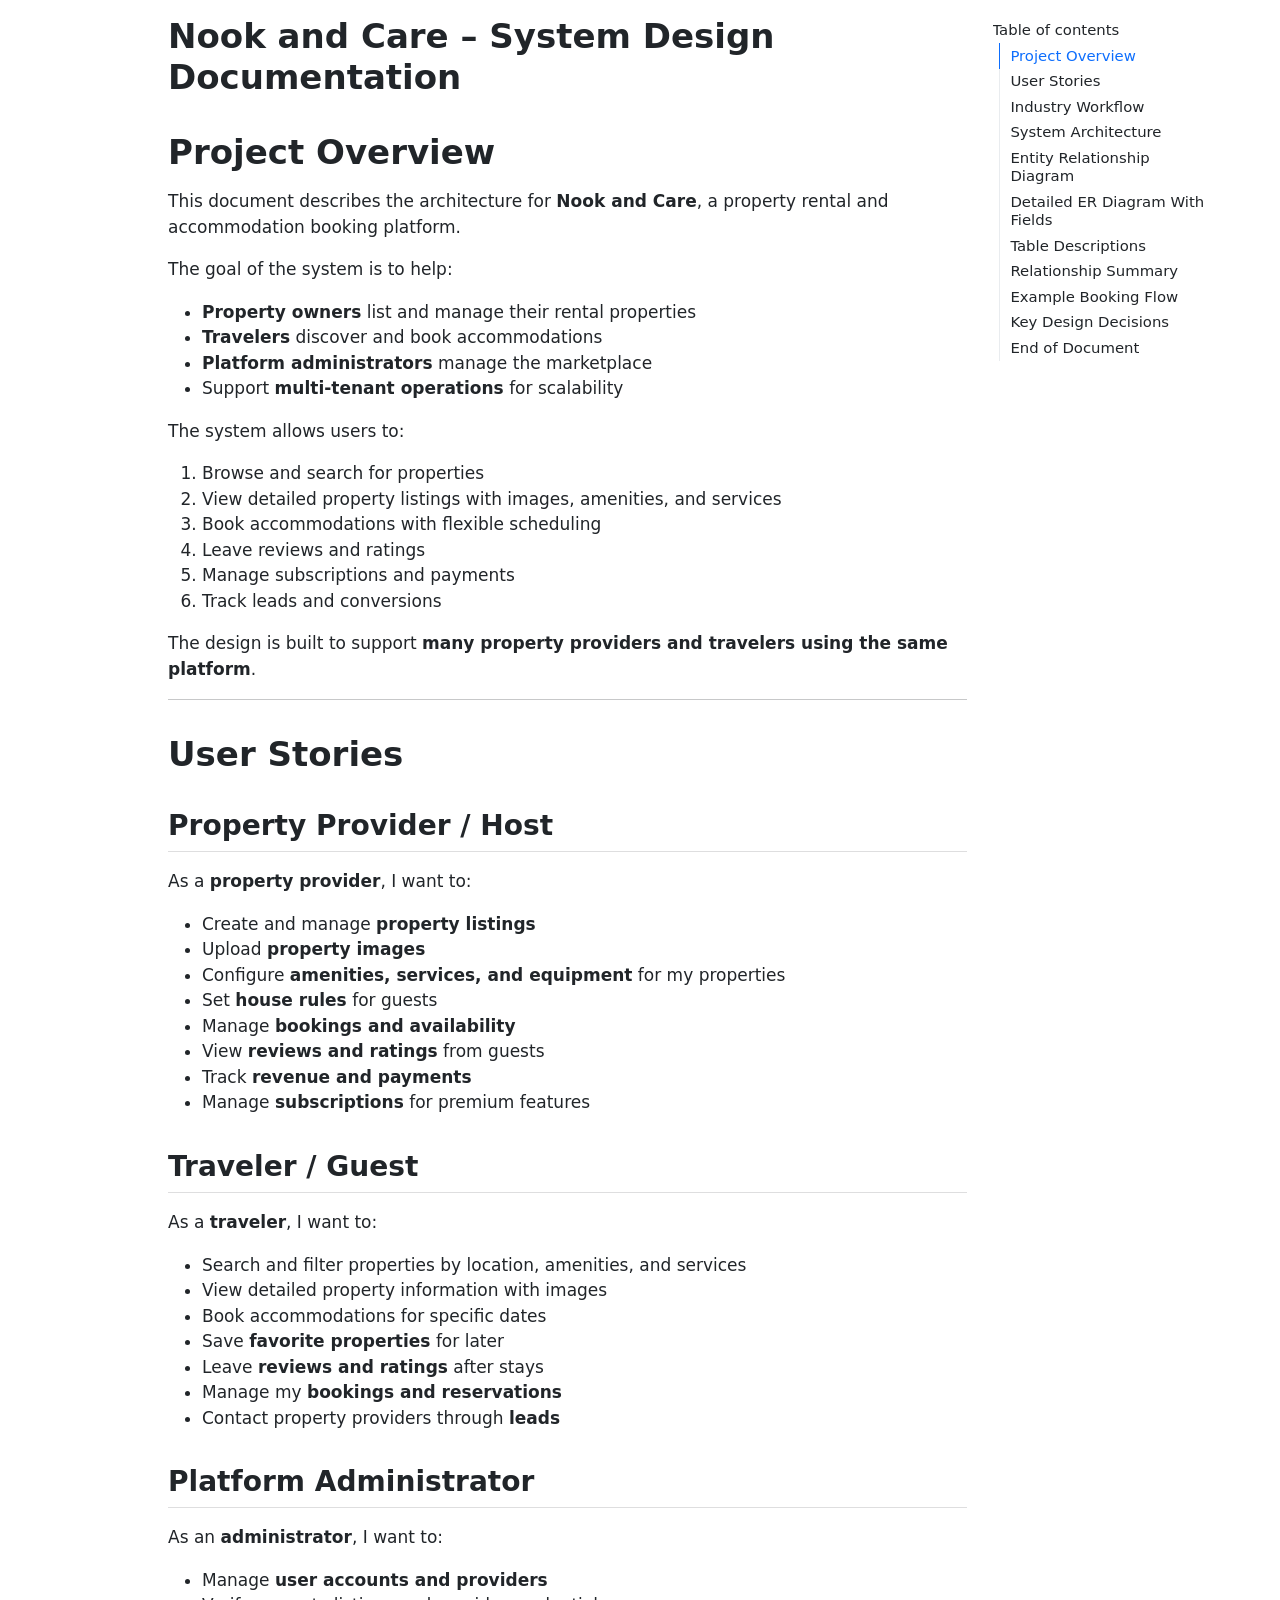
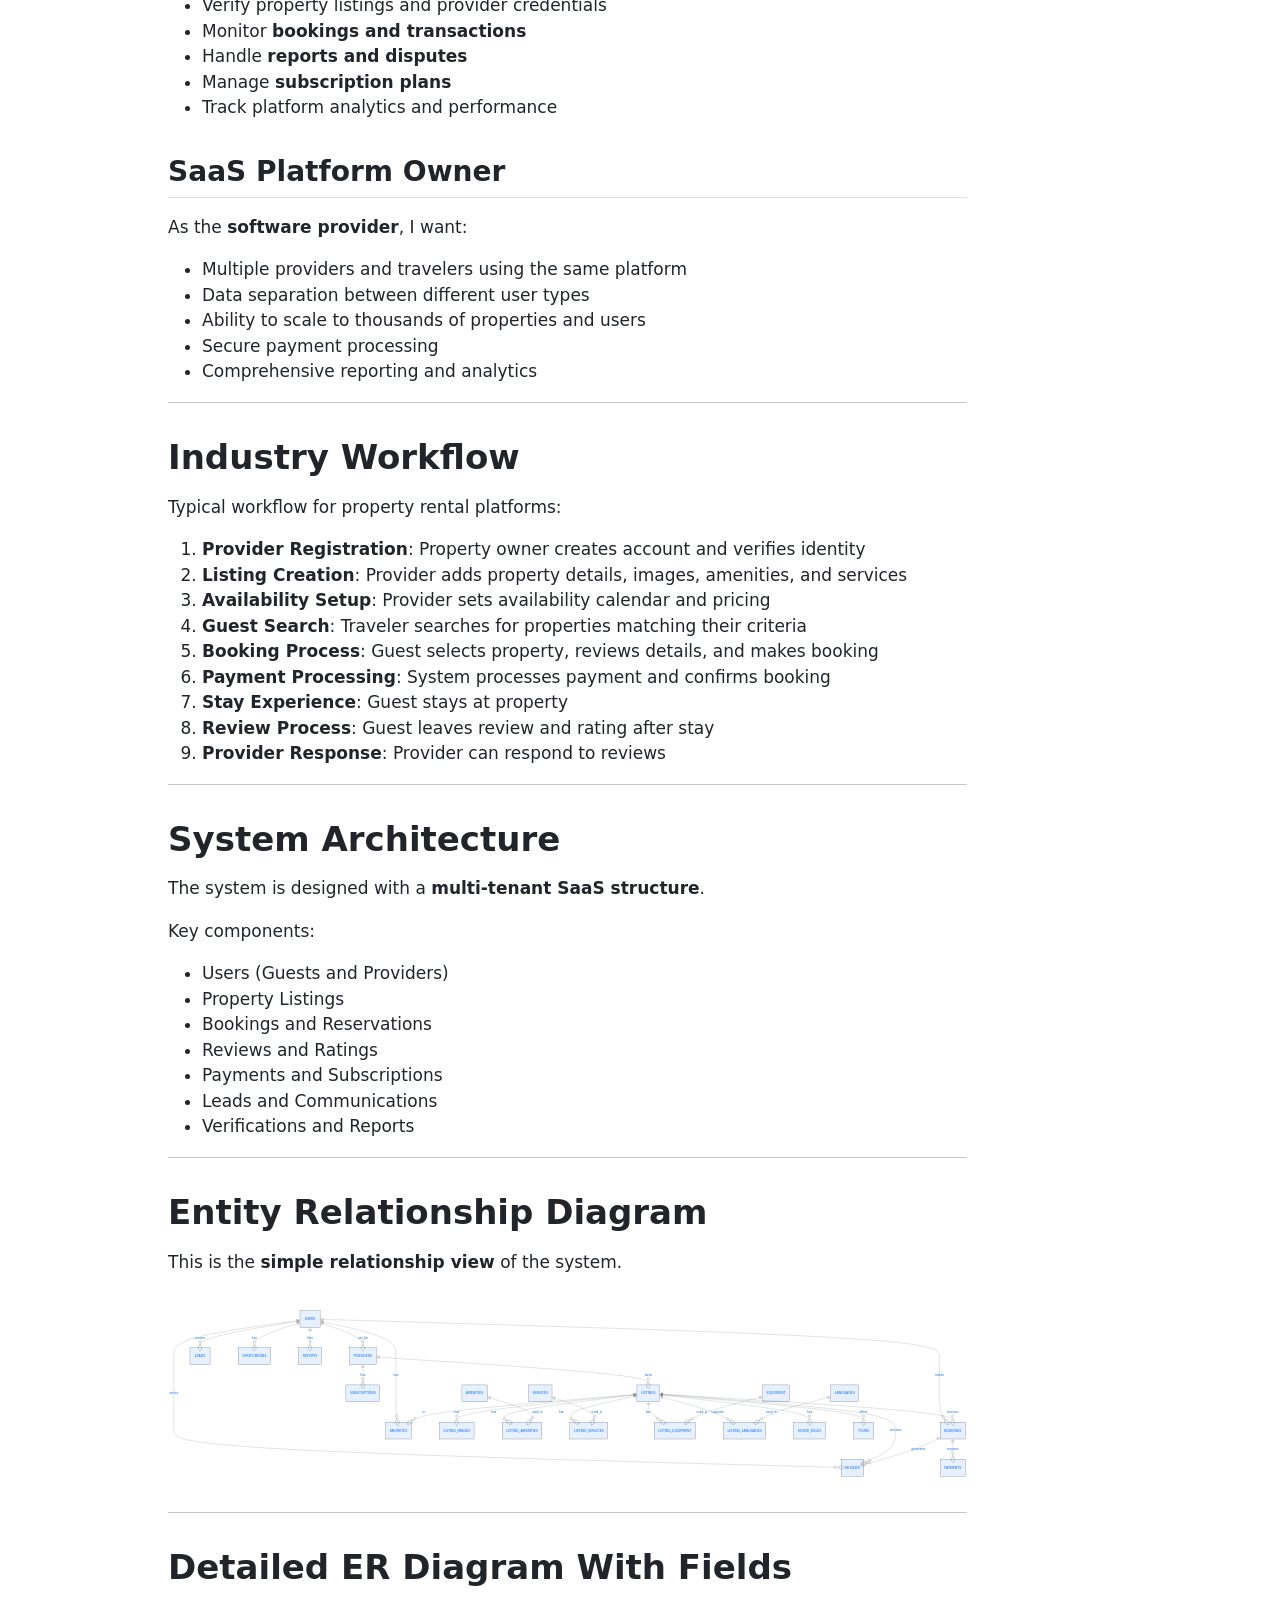
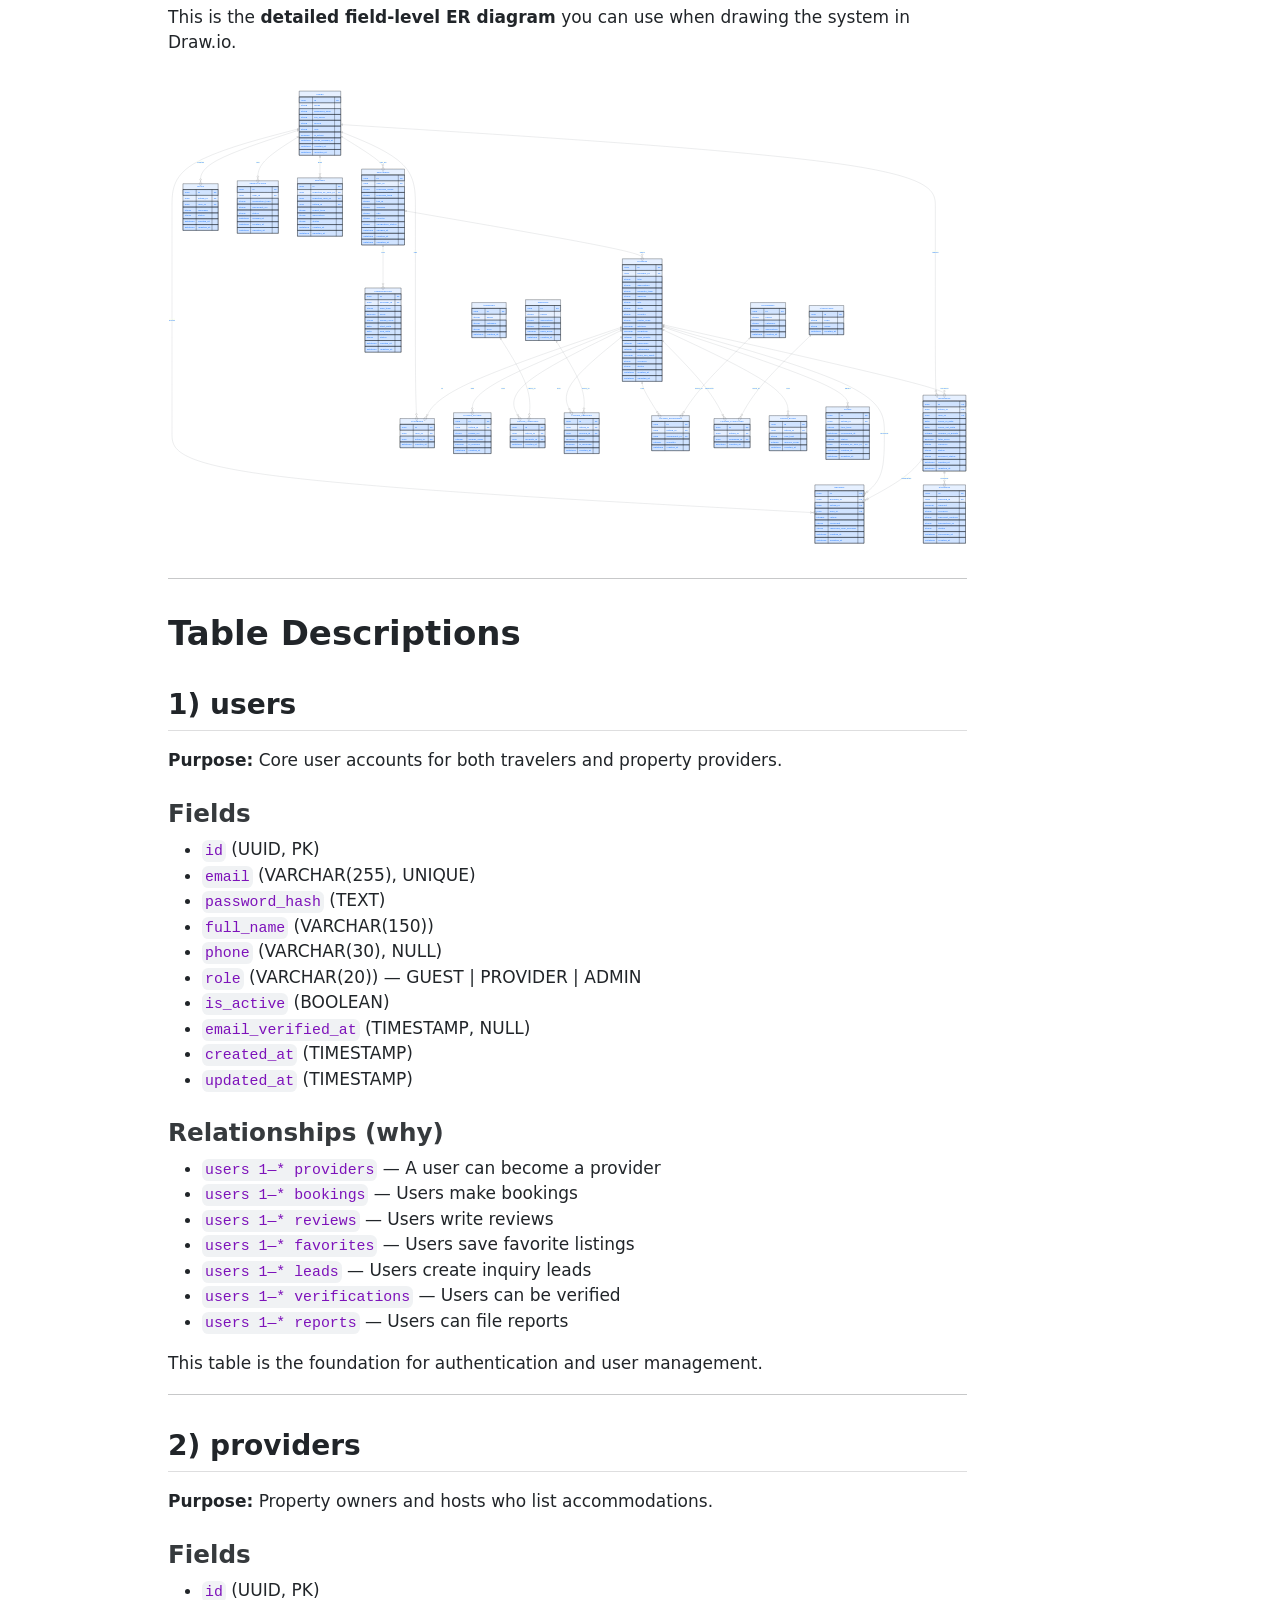
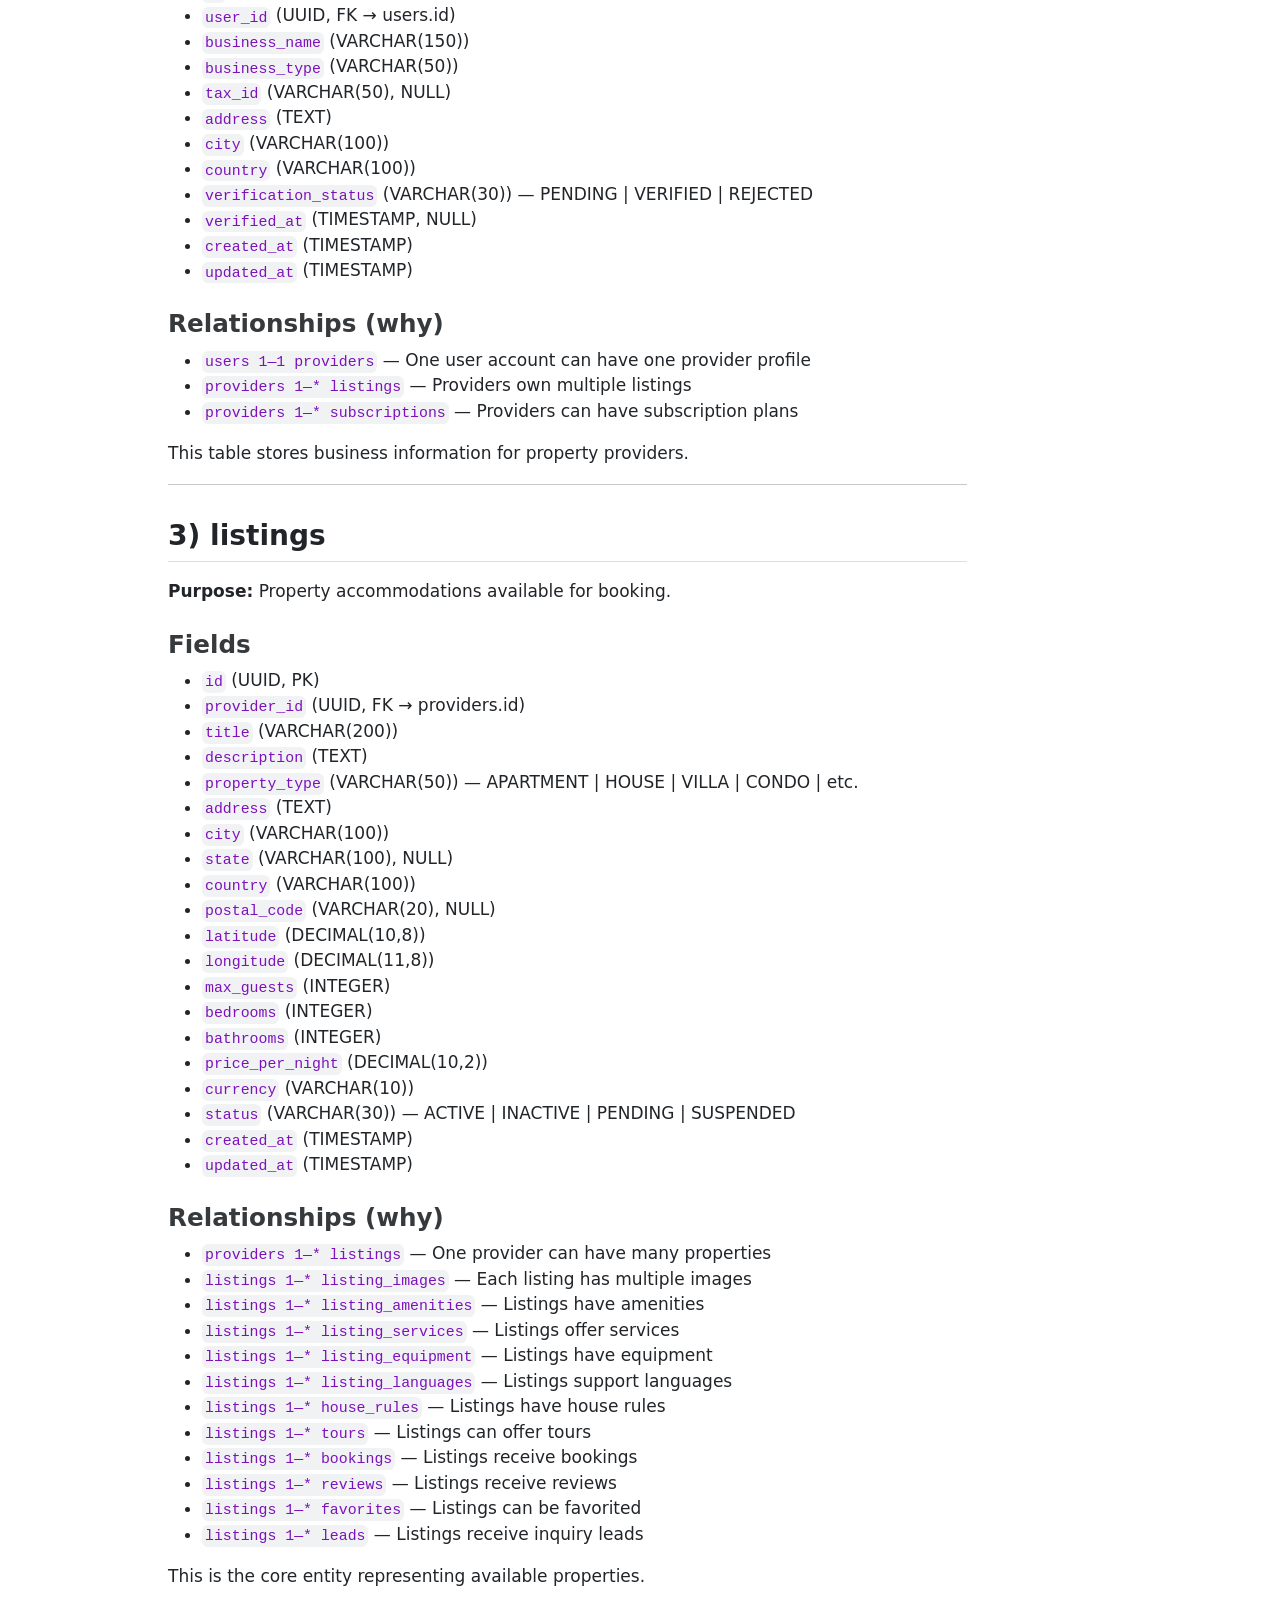
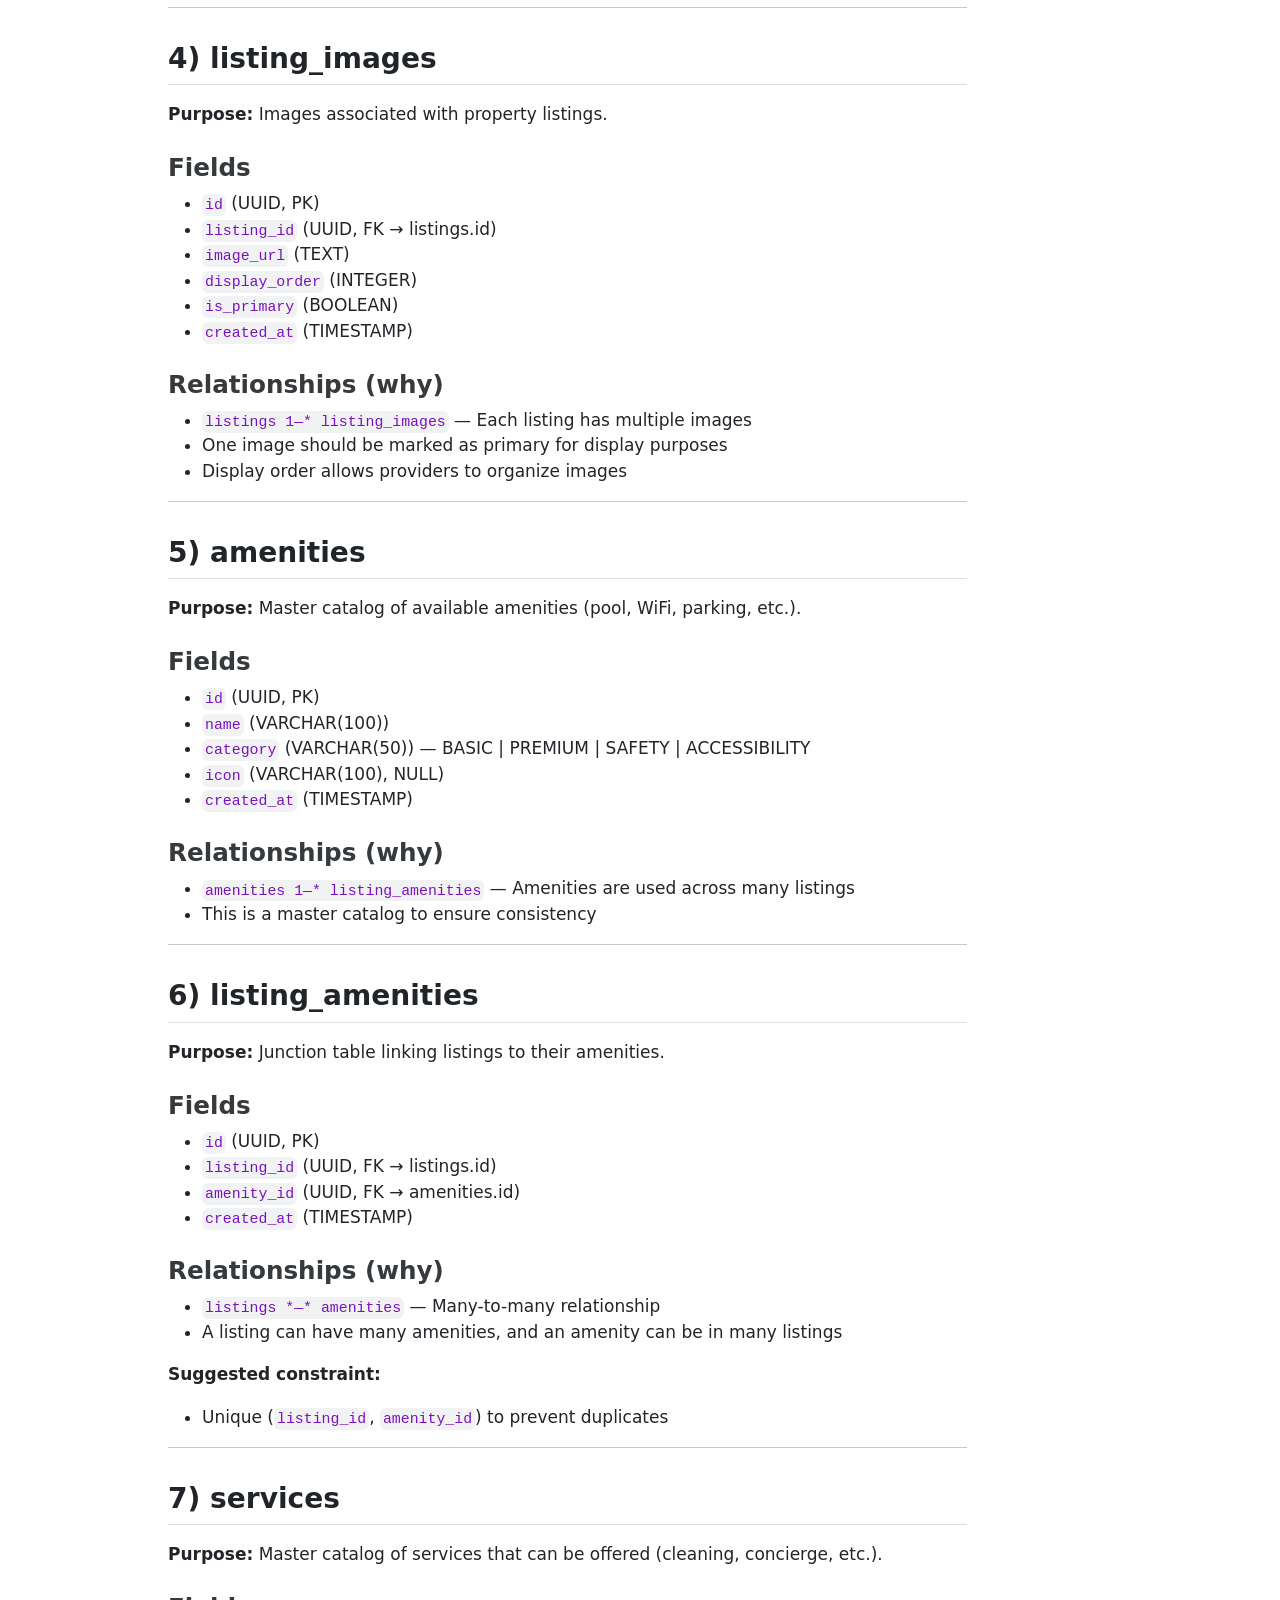
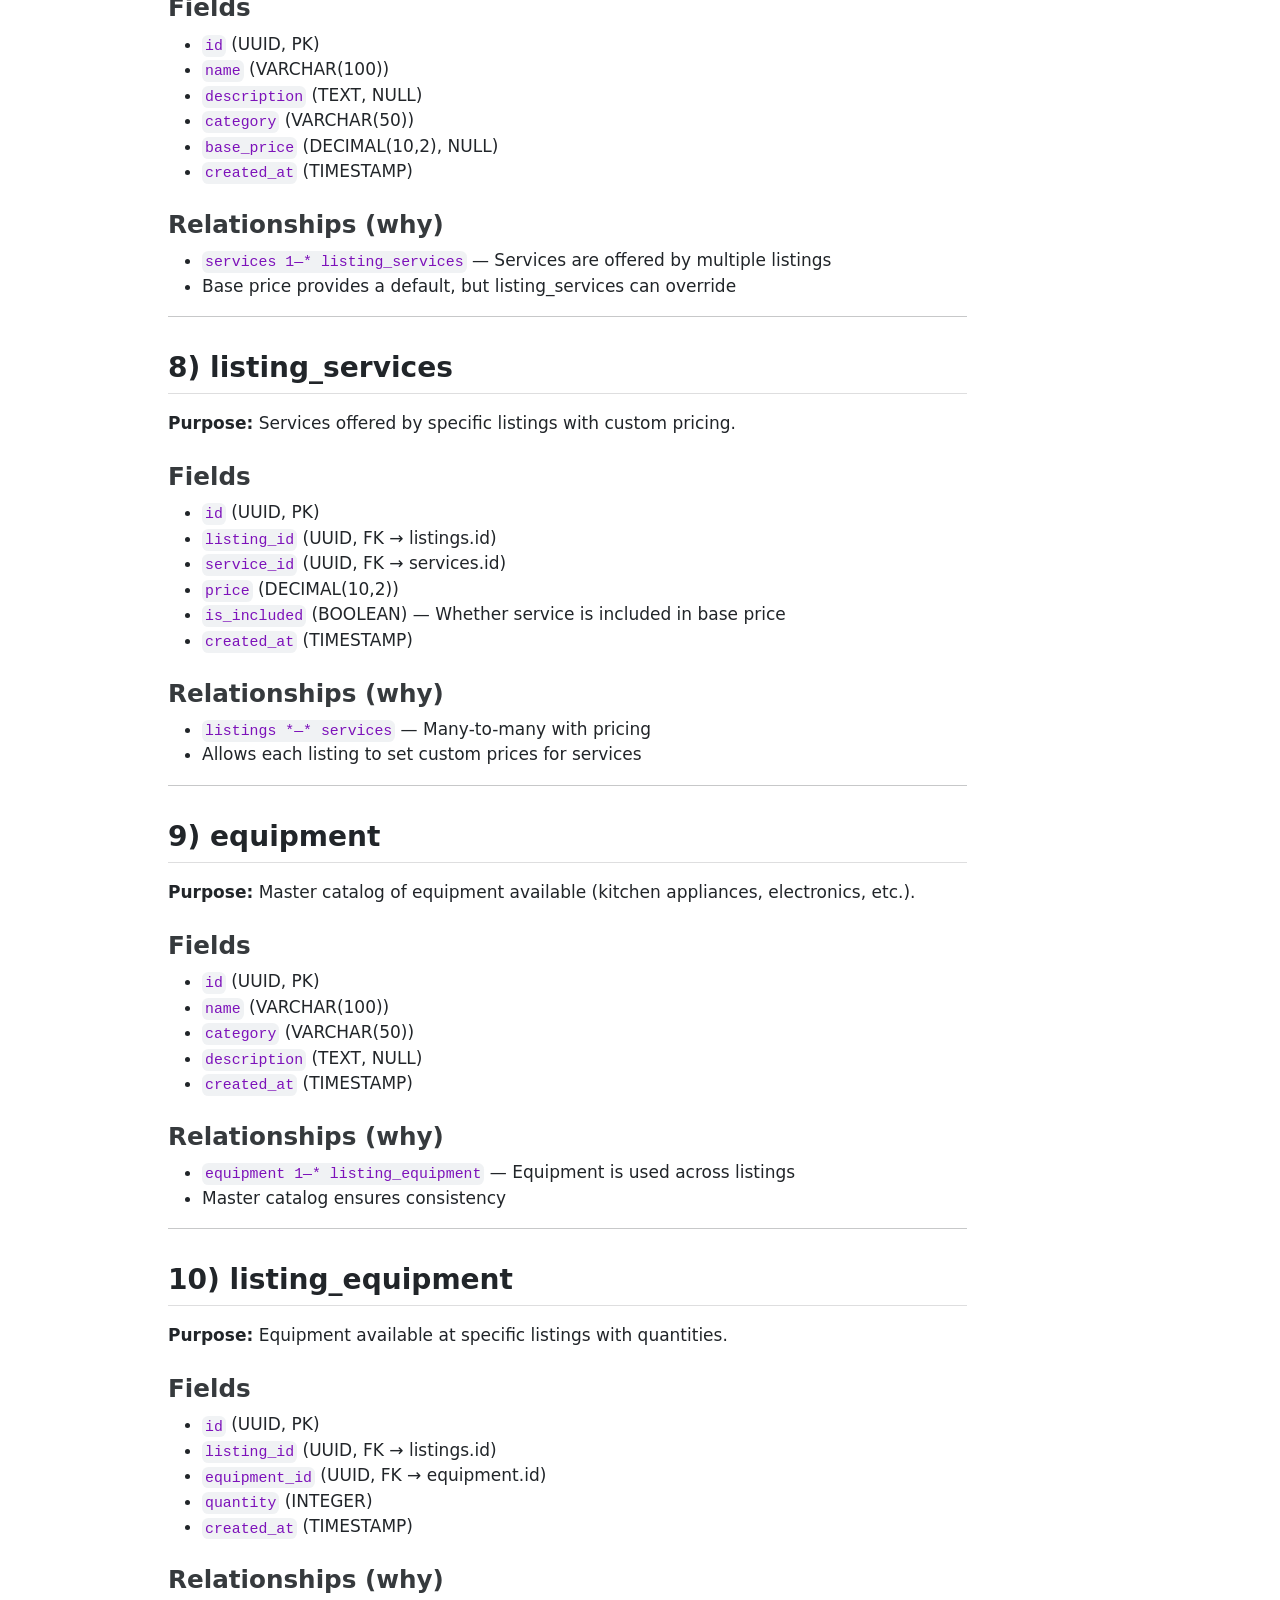
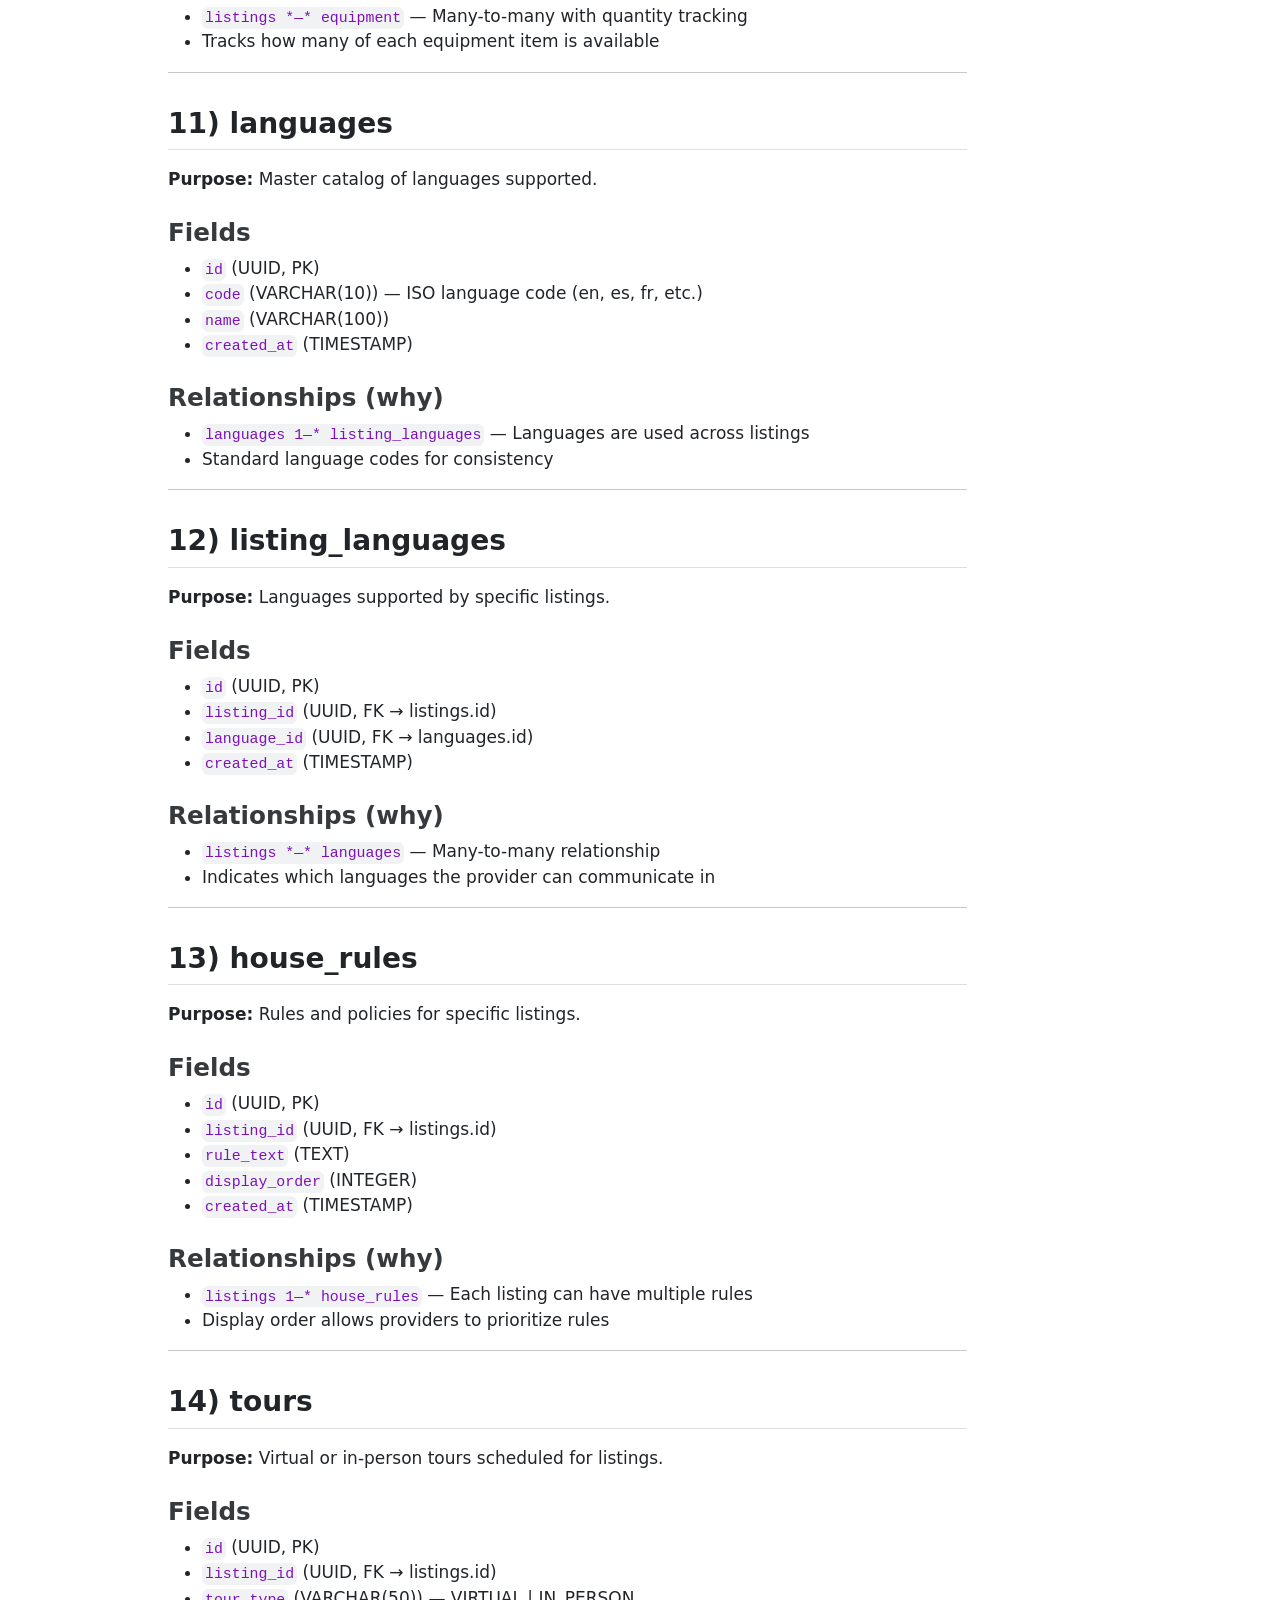
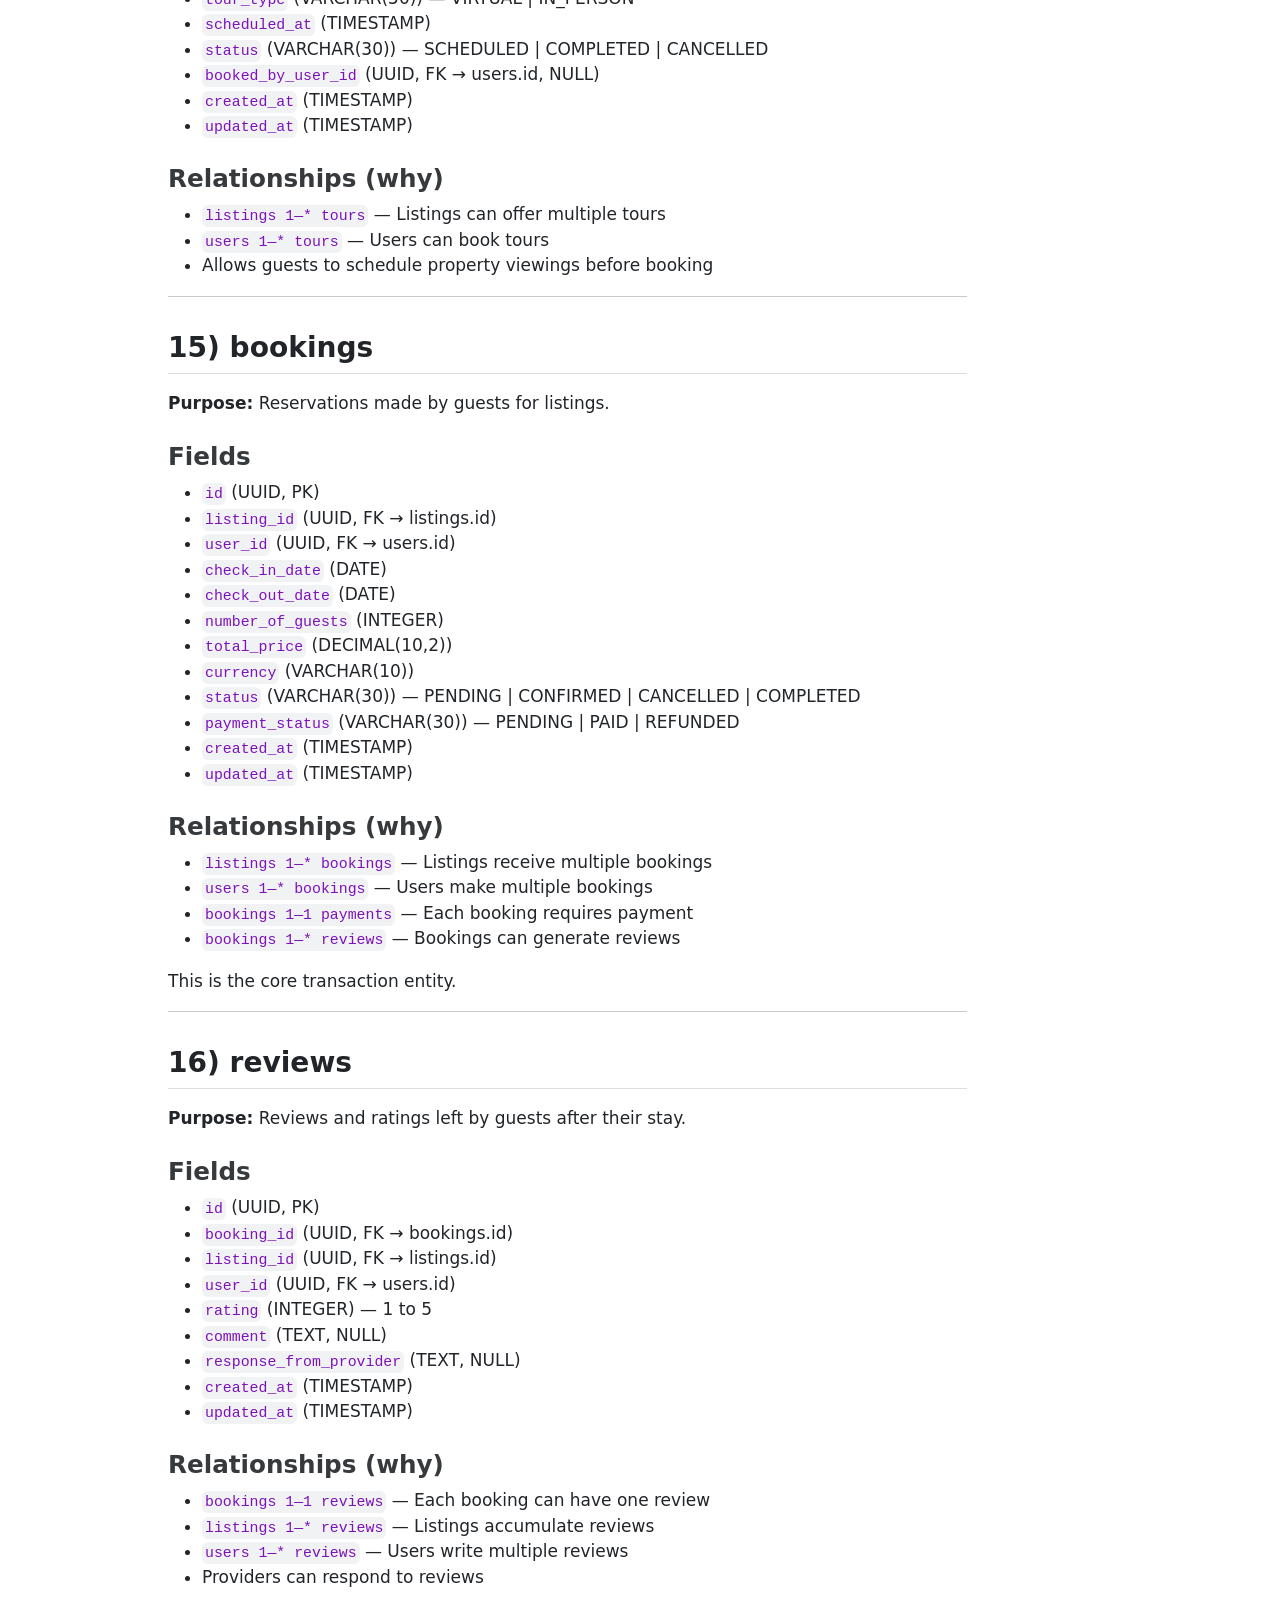
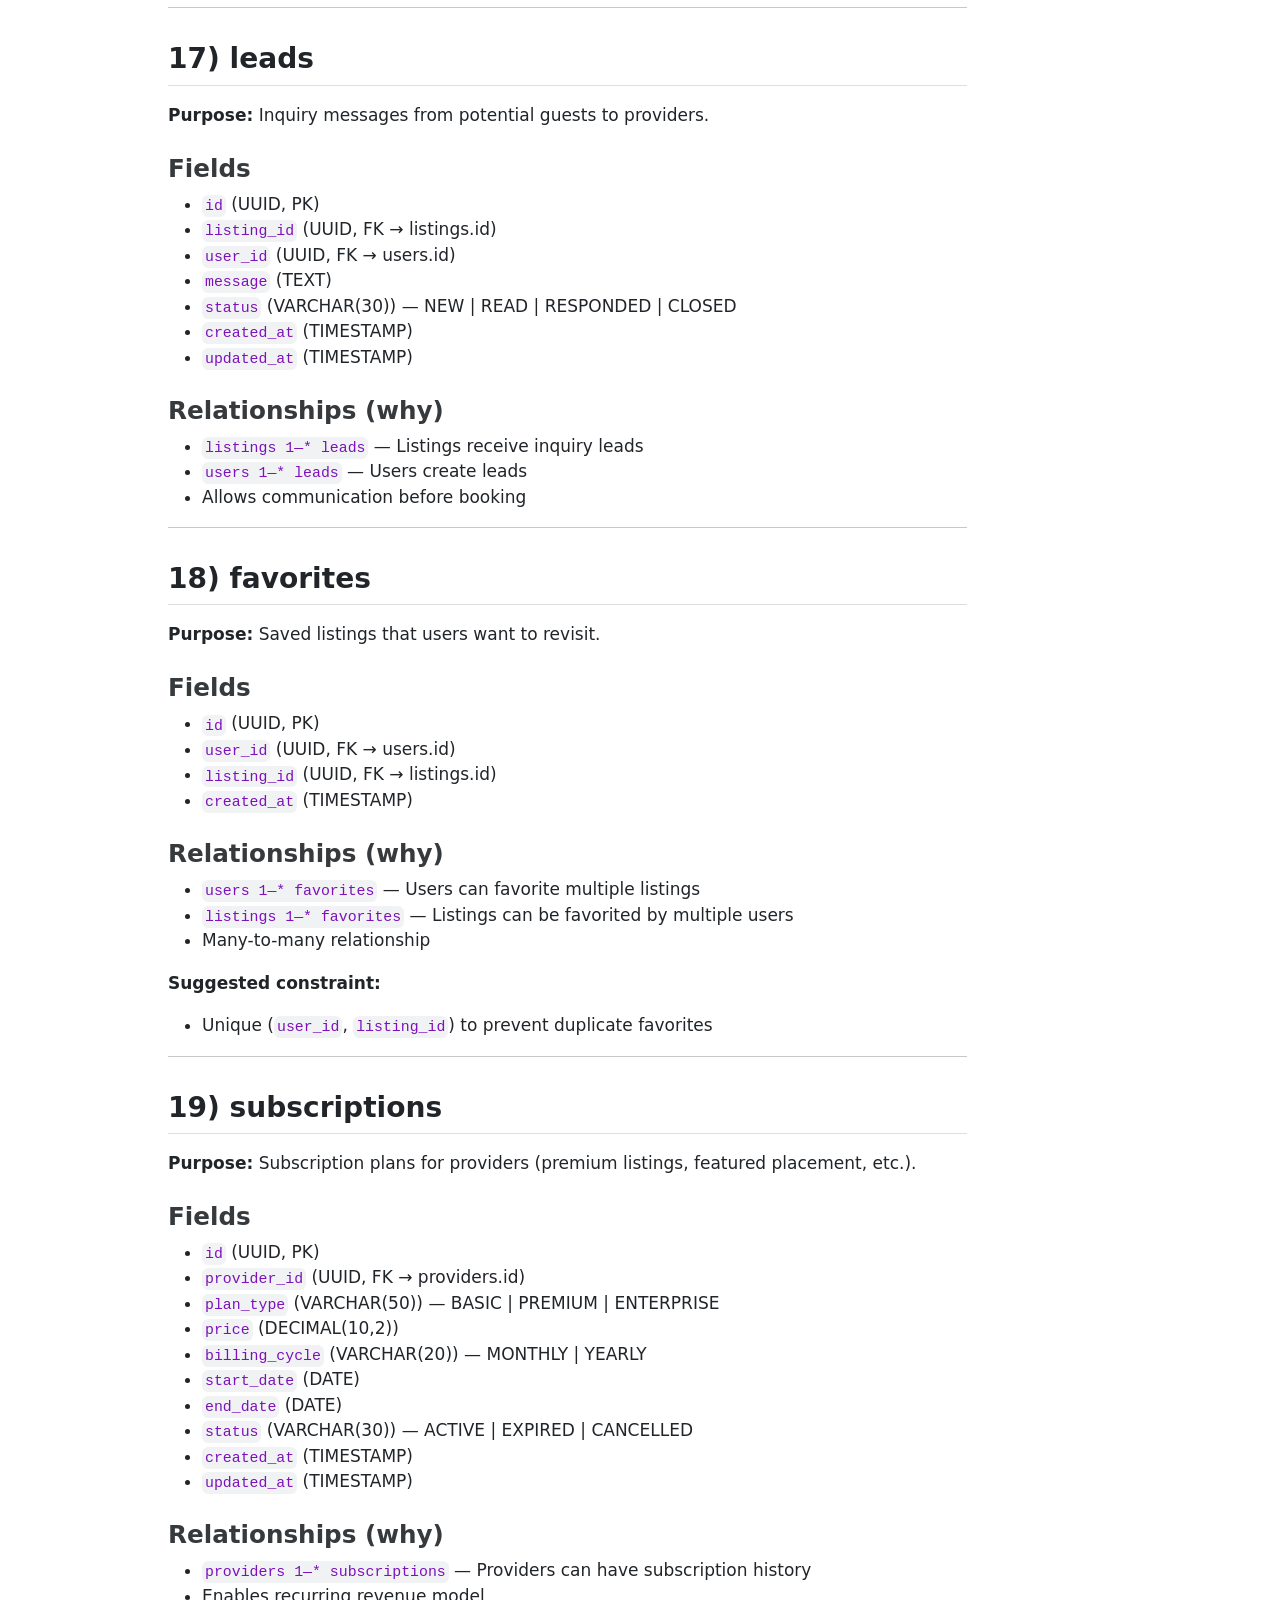
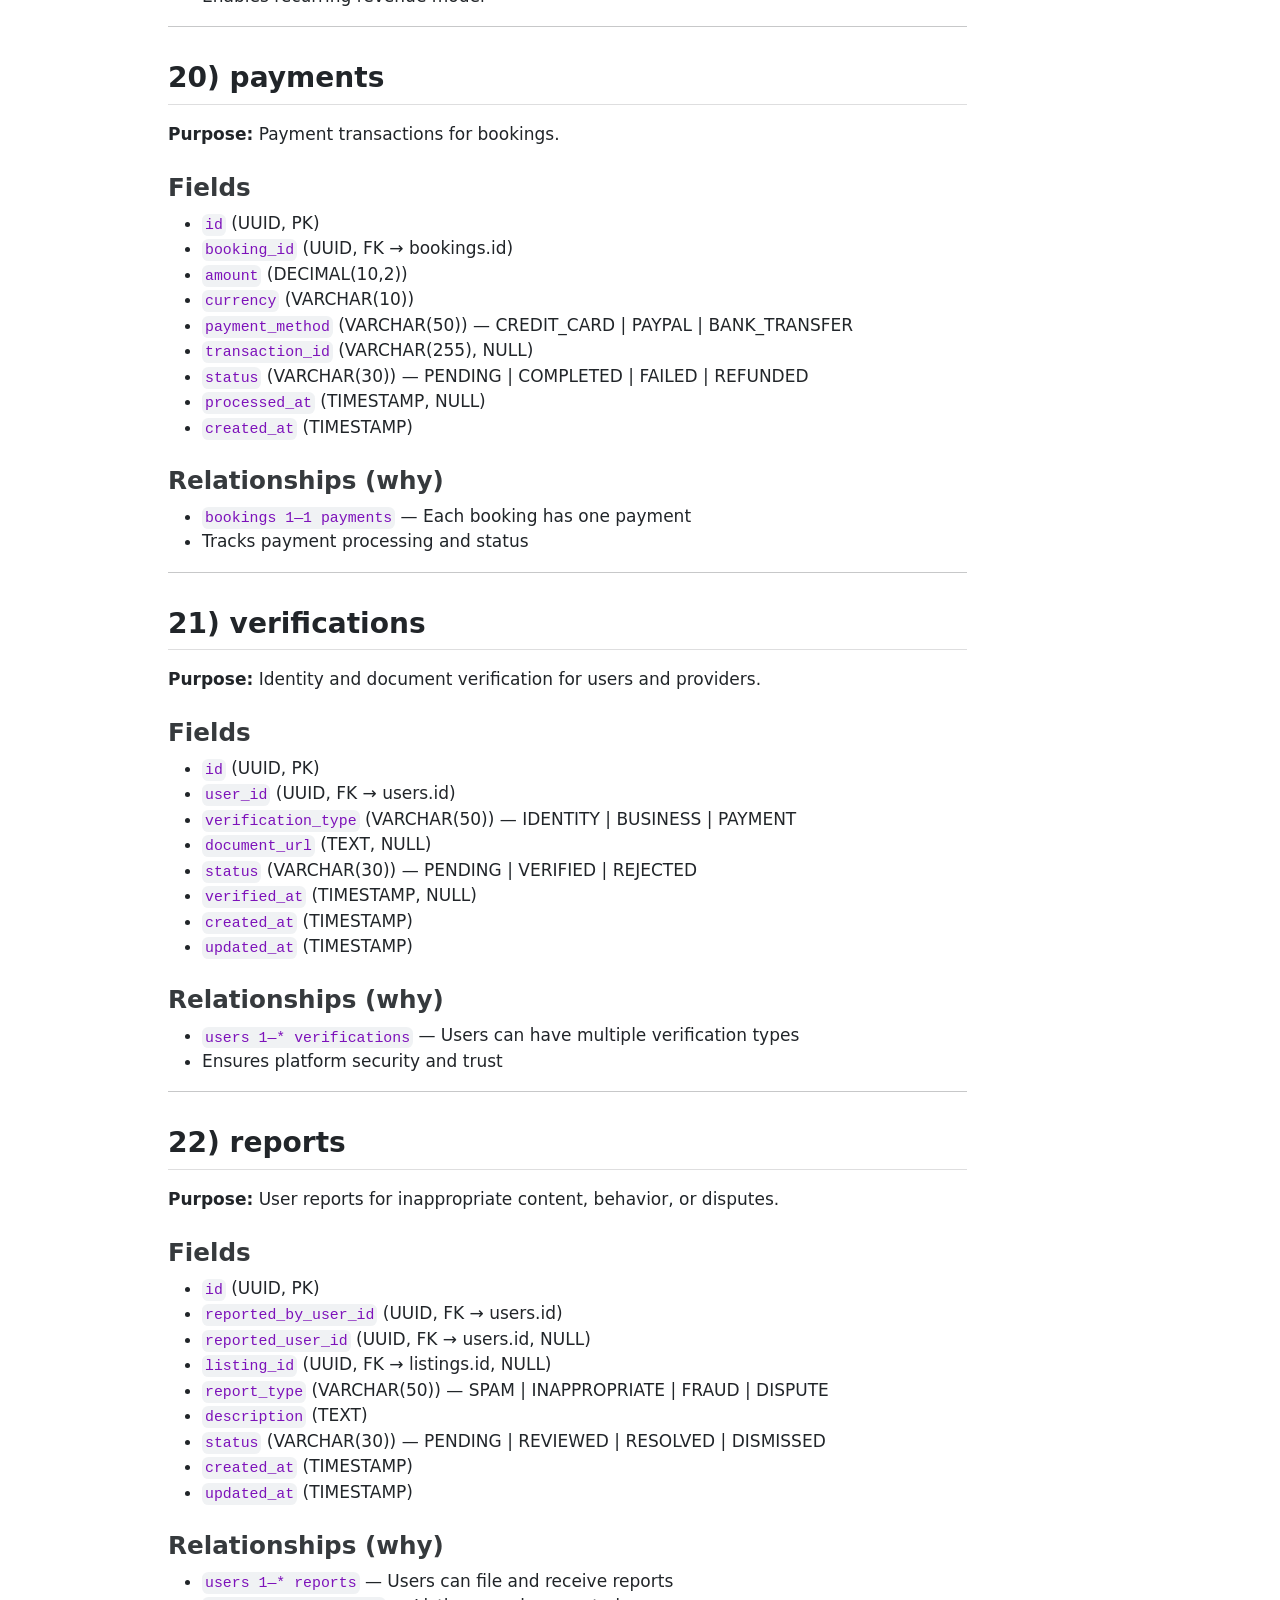
==== docs/nookcare-system-design.html @ 71ddc1ed "updated" ====
<!DOCTYPE html>
<html xmlns="http://www.w3.org/1999/xhtml" lang="en" xml:lang="en"><head>

<meta charset="utf-8">
<meta name="generator" content="quarto-1.8.27">

<meta name="viewport" content="width=device-width, initial-scale=1.0, user-scalable=yes">


<title>Nook and Care – System Design Documentation</title>
<style>
code{white-space: pre-wrap;}
span.smallcaps{font-variant: small-caps;}
div.columns{display: flex; gap: min(4vw, 1.5em);}
div.column{flex: auto; overflow-x: auto;}
div.hanging-indent{margin-left: 1.5em; text-indent: -1.5em;}
ul.task-list{list-style: none;}
ul.task-list li input[type="checkbox"] {
  width: 0.8em;
  margin: 0 0.8em 0.2em -1em; /* quarto-specific, see https://github.com/quarto-dev/quarto-cli/issues/4556 */ 
  vertical-align: middle;
}
</style>


<script src="nookcare-system-design_files/libs/clipboard/clipboard.min.js"></script>
<script src="nookcare-system-design_files/libs/quarto-html/quarto.js" type="module"></script>
<script src="nookcare-system-design_files/libs/quarto-html/tabsets/tabsets.js" type="module"></script>
<script src="nookcare-system-design_files/libs/quarto-html/axe/axe-check.js" type="module"></script>
<script src="nookcare-system-design_files/libs/quarto-html/popper.min.js"></script>
<script src="nookcare-system-design_files/libs/quarto-html/tippy.umd.min.js"></script>
<script src="nookcare-system-design_files/libs/quarto-html/anchor.min.js"></script>
<link href="nookcare-system-design_files/libs/quarto-html/tippy.css" rel="stylesheet">
<link href="nookcare-system-design_files/libs/quarto-html/quarto-syntax-highlighting-ed96de9b727972fe78a7b5d16c58bf87.css" rel="stylesheet" id="quarto-text-highlighting-styles">
<script src="nookcare-system-design_files/libs/bootstrap/bootstrap.min.js"></script>
<link href="nookcare-system-design_files/libs/bootstrap/bootstrap-icons.css" rel="stylesheet">
<link href="nookcare-system-design_files/libs/bootstrap/bootstrap-9e3ffae467580fdb927a41352e75a2e0.min.css" rel="stylesheet" append-hash="true" id="quarto-bootstrap" data-mode="light">
<script src="nookcare-system-design_files/libs/quarto-diagram/mermaid.min.js"></script>
<script src="nookcare-system-design_files/libs/quarto-diagram/mermaid-init.js"></script>
<link href="nookcare-system-design_files/libs/quarto-diagram/mermaid.css" rel="stylesheet">


</head>

<body class="quarto-light">

<div id="quarto-content" class="page-columns page-rows-contents page-layout-article">
<div id="quarto-margin-sidebar" class="sidebar margin-sidebar">
  <nav id="TOC" role="doc-toc" class="toc-active">
    <h2 id="toc-title">Table of contents</h2>
   
  <ul>
  <li><a href="#project-overview" id="toc-project-overview" class="nav-link active" data-scroll-target="#project-overview">Project Overview</a></li>
  <li><a href="#user-stories" id="toc-user-stories" class="nav-link" data-scroll-target="#user-stories">User Stories</a>
  <ul class="collapse">
  <li><a href="#property-provider-host" id="toc-property-provider-host" class="nav-link" data-scroll-target="#property-provider-host">Property Provider / Host</a></li>
  <li><a href="#traveler-guest" id="toc-traveler-guest" class="nav-link" data-scroll-target="#traveler-guest">Traveler / Guest</a></li>
  <li><a href="#platform-administrator" id="toc-platform-administrator" class="nav-link" data-scroll-target="#platform-administrator">Platform Administrator</a></li>
  <li><a href="#saas-platform-owner" id="toc-saas-platform-owner" class="nav-link" data-scroll-target="#saas-platform-owner">SaaS Platform Owner</a></li>
  </ul></li>
  <li><a href="#industry-workflow" id="toc-industry-workflow" class="nav-link" data-scroll-target="#industry-workflow">Industry Workflow</a></li>
  <li><a href="#system-architecture" id="toc-system-architecture" class="nav-link" data-scroll-target="#system-architecture">System Architecture</a></li>
  <li><a href="#entity-relationship-diagram" id="toc-entity-relationship-diagram" class="nav-link" data-scroll-target="#entity-relationship-diagram">Entity Relationship Diagram</a></li>
  <li><a href="#detailed-er-diagram-with-fields" id="toc-detailed-er-diagram-with-fields" class="nav-link" data-scroll-target="#detailed-er-diagram-with-fields">Detailed ER Diagram With Fields</a></li>
  <li><a href="#table-descriptions" id="toc-table-descriptions" class="nav-link" data-scroll-target="#table-descriptions">Table Descriptions</a>
  <ul class="collapse">
  <li><a href="#users" id="toc-users" class="nav-link" data-scroll-target="#users">1) users</a>
  <ul class="collapse">
  <li><a href="#fields" id="toc-fields" class="nav-link" data-scroll-target="#fields">Fields</a></li>
  <li><a href="#relationships-why" id="toc-relationships-why" class="nav-link" data-scroll-target="#relationships-why">Relationships (why)</a></li>
  </ul></li>
  <li><a href="#providers" id="toc-providers" class="nav-link" data-scroll-target="#providers">2) providers</a>
  <ul class="collapse">
  <li><a href="#fields-1" id="toc-fields-1" class="nav-link" data-scroll-target="#fields-1">Fields</a></li>
  <li><a href="#relationships-why-1" id="toc-relationships-why-1" class="nav-link" data-scroll-target="#relationships-why-1">Relationships (why)</a></li>
  </ul></li>
  <li><a href="#listings" id="toc-listings" class="nav-link" data-scroll-target="#listings">3) listings</a>
  <ul class="collapse">
  <li><a href="#fields-2" id="toc-fields-2" class="nav-link" data-scroll-target="#fields-2">Fields</a></li>
  <li><a href="#relationships-why-2" id="toc-relationships-why-2" class="nav-link" data-scroll-target="#relationships-why-2">Relationships (why)</a></li>
  </ul></li>
  <li><a href="#listing_images" id="toc-listing_images" class="nav-link" data-scroll-target="#listing_images">4) listing_images</a>
  <ul class="collapse">
  <li><a href="#fields-3" id="toc-fields-3" class="nav-link" data-scroll-target="#fields-3">Fields</a></li>
  <li><a href="#relationships-why-3" id="toc-relationships-why-3" class="nav-link" data-scroll-target="#relationships-why-3">Relationships (why)</a></li>
  </ul></li>
  <li><a href="#amenities" id="toc-amenities" class="nav-link" data-scroll-target="#amenities">5) amenities</a>
  <ul class="collapse">
  <li><a href="#fields-4" id="toc-fields-4" class="nav-link" data-scroll-target="#fields-4">Fields</a></li>
  <li><a href="#relationships-why-4" id="toc-relationships-why-4" class="nav-link" data-scroll-target="#relationships-why-4">Relationships (why)</a></li>
  </ul></li>
  <li><a href="#listing_amenities" id="toc-listing_amenities" class="nav-link" data-scroll-target="#listing_amenities">6) listing_amenities</a>
  <ul class="collapse">
  <li><a href="#fields-5" id="toc-fields-5" class="nav-link" data-scroll-target="#fields-5">Fields</a></li>
  <li><a href="#relationships-why-5" id="toc-relationships-why-5" class="nav-link" data-scroll-target="#relationships-why-5">Relationships (why)</a></li>
  </ul></li>
  <li><a href="#services" id="toc-services" class="nav-link" data-scroll-target="#services">7) services</a>
  <ul class="collapse">
  <li><a href="#fields-6" id="toc-fields-6" class="nav-link" data-scroll-target="#fields-6">Fields</a></li>
  <li><a href="#relationships-why-6" id="toc-relationships-why-6" class="nav-link" data-scroll-target="#relationships-why-6">Relationships (why)</a></li>
  </ul></li>
  <li><a href="#listing_services" id="toc-listing_services" class="nav-link" data-scroll-target="#listing_services">8) listing_services</a>
  <ul class="collapse">
  <li><a href="#fields-7" id="toc-fields-7" class="nav-link" data-scroll-target="#fields-7">Fields</a></li>
  <li><a href="#relationships-why-7" id="toc-relationships-why-7" class="nav-link" data-scroll-target="#relationships-why-7">Relationships (why)</a></li>
  </ul></li>
  <li><a href="#equipment" id="toc-equipment" class="nav-link" data-scroll-target="#equipment">9) equipment</a>
  <ul class="collapse">
  <li><a href="#fields-8" id="toc-fields-8" class="nav-link" data-scroll-target="#fields-8">Fields</a></li>
  <li><a href="#relationships-why-8" id="toc-relationships-why-8" class="nav-link" data-scroll-target="#relationships-why-8">Relationships (why)</a></li>
  </ul></li>
  <li><a href="#listing_equipment" id="toc-listing_equipment" class="nav-link" data-scroll-target="#listing_equipment">10) listing_equipment</a>
  <ul class="collapse">
  <li><a href="#fields-9" id="toc-fields-9" class="nav-link" data-scroll-target="#fields-9">Fields</a></li>
  <li><a href="#relationships-why-9" id="toc-relationships-why-9" class="nav-link" data-scroll-target="#relationships-why-9">Relationships (why)</a></li>
  </ul></li>
  <li><a href="#languages" id="toc-languages" class="nav-link" data-scroll-target="#languages">11) languages</a>
  <ul class="collapse">
  <li><a href="#fields-10" id="toc-fields-10" class="nav-link" data-scroll-target="#fields-10">Fields</a></li>
  <li><a href="#relationships-why-10" id="toc-relationships-why-10" class="nav-link" data-scroll-target="#relationships-why-10">Relationships (why)</a></li>
  </ul></li>
  <li><a href="#listing_languages" id="toc-listing_languages" class="nav-link" data-scroll-target="#listing_languages">12) listing_languages</a>
  <ul class="collapse">
  <li><a href="#fields-11" id="toc-fields-11" class="nav-link" data-scroll-target="#fields-11">Fields</a></li>
  <li><a href="#relationships-why-11" id="toc-relationships-why-11" class="nav-link" data-scroll-target="#relationships-why-11">Relationships (why)</a></li>
  </ul></li>
  <li><a href="#house_rules" id="toc-house_rules" class="nav-link" data-scroll-target="#house_rules">13) house_rules</a>
  <ul class="collapse">
  <li><a href="#fields-12" id="toc-fields-12" class="nav-link" data-scroll-target="#fields-12">Fields</a></li>
  <li><a href="#relationships-why-12" id="toc-relationships-why-12" class="nav-link" data-scroll-target="#relationships-why-12">Relationships (why)</a></li>
  </ul></li>
  <li><a href="#tours" id="toc-tours" class="nav-link" data-scroll-target="#tours">14) tours</a>
  <ul class="collapse">
  <li><a href="#fields-13" id="toc-fields-13" class="nav-link" data-scroll-target="#fields-13">Fields</a></li>
  <li><a href="#relationships-why-13" id="toc-relationships-why-13" class="nav-link" data-scroll-target="#relationships-why-13">Relationships (why)</a></li>
  </ul></li>
  <li><a href="#bookings" id="toc-bookings" class="nav-link" data-scroll-target="#bookings">15) bookings</a>
  <ul class="collapse">
  <li><a href="#fields-14" id="toc-fields-14" class="nav-link" data-scroll-target="#fields-14">Fields</a></li>
  <li><a href="#relationships-why-14" id="toc-relationships-why-14" class="nav-link" data-scroll-target="#relationships-why-14">Relationships (why)</a></li>
  </ul></li>
  <li><a href="#reviews" id="toc-reviews" class="nav-link" data-scroll-target="#reviews">16) reviews</a>
  <ul class="collapse">
  <li><a href="#fields-15" id="toc-fields-15" class="nav-link" data-scroll-target="#fields-15">Fields</a></li>
  <li><a href="#relationships-why-15" id="toc-relationships-why-15" class="nav-link" data-scroll-target="#relationships-why-15">Relationships (why)</a></li>
  </ul></li>
  <li><a href="#leads" id="toc-leads" class="nav-link" data-scroll-target="#leads">17) leads</a>
  <ul class="collapse">
  <li><a href="#fields-16" id="toc-fields-16" class="nav-link" data-scroll-target="#fields-16">Fields</a></li>
  <li><a href="#relationships-why-16" id="toc-relationships-why-16" class="nav-link" data-scroll-target="#relationships-why-16">Relationships (why)</a></li>
  </ul></li>
  <li><a href="#favorites" id="toc-favorites" class="nav-link" data-scroll-target="#favorites">18) favorites</a>
  <ul class="collapse">
  <li><a href="#fields-17" id="toc-fields-17" class="nav-link" data-scroll-target="#fields-17">Fields</a></li>
  <li><a href="#relationships-why-17" id="toc-relationships-why-17" class="nav-link" data-scroll-target="#relationships-why-17">Relationships (why)</a></li>
  </ul></li>
  <li><a href="#subscriptions" id="toc-subscriptions" class="nav-link" data-scroll-target="#subscriptions">19) subscriptions</a>
  <ul class="collapse">
  <li><a href="#fields-18" id="toc-fields-18" class="nav-link" data-scroll-target="#fields-18">Fields</a></li>
  <li><a href="#relationships-why-18" id="toc-relationships-why-18" class="nav-link" data-scroll-target="#relationships-why-18">Relationships (why)</a></li>
  </ul></li>
  <li><a href="#payments" id="toc-payments" class="nav-link" data-scroll-target="#payments">20) payments</a>
  <ul class="collapse">
  <li><a href="#fields-19" id="toc-fields-19" class="nav-link" data-scroll-target="#fields-19">Fields</a></li>
  <li><a href="#relationships-why-19" id="toc-relationships-why-19" class="nav-link" data-scroll-target="#relationships-why-19">Relationships (why)</a></li>
  </ul></li>
  <li><a href="#verifications" id="toc-verifications" class="nav-link" data-scroll-target="#verifications">21) verifications</a>
  <ul class="collapse">
  <li><a href="#fields-20" id="toc-fields-20" class="nav-link" data-scroll-target="#fields-20">Fields</a></li>
  <li><a href="#relationships-why-20" id="toc-relationships-why-20" class="nav-link" data-scroll-target="#relationships-why-20">Relationships (why)</a></li>
  </ul></li>
  <li><a href="#reports" id="toc-reports" class="nav-link" data-scroll-target="#reports">22) reports</a>
  <ul class="collapse">
  <li><a href="#fields-21" id="toc-fields-21" class="nav-link" data-scroll-target="#fields-21">Fields</a></li>
  <li><a href="#relationships-why-21" id="toc-relationships-why-21" class="nav-link" data-scroll-target="#relationships-why-21">Relationships (why)</a></li>
  </ul></li>
  </ul></li>
  <li><a href="#relationship-summary" id="toc-relationship-summary" class="nav-link" data-scroll-target="#relationship-summary">Relationship Summary</a></li>
  <li><a href="#example-booking-flow" id="toc-example-booking-flow" class="nav-link" data-scroll-target="#example-booking-flow">Example Booking Flow</a></li>
  <li><a href="#key-design-decisions" id="toc-key-design-decisions" class="nav-link" data-scroll-target="#key-design-decisions">Key Design Decisions</a>
  <ul class="collapse">
  <li><a href="#why-separate-master-catalogs" id="toc-why-separate-master-catalogs" class="nav-link" data-scroll-target="#why-separate-master-catalogs">Why Separate Master Catalogs?</a></li>
  <li><a href="#why-junction-tables" id="toc-why-junction-tables" class="nav-link" data-scroll-target="#why-junction-tables">Why Junction Tables?</a></li>
  <li><a href="#why-separate-payments-table" id="toc-why-separate-payments-table" class="nav-link" data-scroll-target="#why-separate-payments-table">Why Separate Payments Table?</a></li>
  <li><a href="#why-leads-table" id="toc-why-leads-table" class="nav-link" data-scroll-target="#why-leads-table">Why Leads Table?</a></li>
  </ul></li>
  <li><a href="#end-of-document" id="toc-end-of-document" class="nav-link" data-scroll-target="#end-of-document">End of Document</a></li>
  </ul>
</nav>
</div>
<main class="content" id="quarto-document-content">

<header id="title-block-header" class="quarto-title-block default">
<div class="quarto-title">
<h1 class="title">Nook and Care – System Design Documentation</h1>
</div>



<div class="quarto-title-meta">

    
  
    
  </div>
  


</header>


<section id="project-overview" class="level1">
<h1>Project Overview</h1>
<p>This document describes the architecture for <strong>Nook and Care</strong>, a property rental and accommodation booking platform.</p>
<p>The goal of the system is to help:</p>
<ul>
<li><strong>Property owners</strong> list and manage their rental properties</li>
<li><strong>Travelers</strong> discover and book accommodations</li>
<li><strong>Platform administrators</strong> manage the marketplace</li>
<li>Support <strong>multi-tenant operations</strong> for scalability</li>
</ul>
<p>The system allows users to:</p>
<ol type="1">
<li>Browse and search for properties</li>
<li>View detailed property listings with images, amenities, and services</li>
<li>Book accommodations with flexible scheduling</li>
<li>Leave reviews and ratings</li>
<li>Manage subscriptions and payments</li>
<li>Track leads and conversions</li>
</ol>
<p>The design is built to support <strong>many property providers and travelers using the same platform</strong>.</p>
<hr>
</section>
<section id="user-stories" class="level1">
<h1>User Stories</h1>
<section id="property-provider-host" class="level2">
<h2 class="anchored" data-anchor-id="property-provider-host">Property Provider / Host</h2>
<p>As a <strong>property provider</strong>, I want to:</p>
<ul>
<li>Create and manage <strong>property listings</strong></li>
<li>Upload <strong>property images</strong></li>
<li>Configure <strong>amenities, services, and equipment</strong> for my properties</li>
<li>Set <strong>house rules</strong> for guests</li>
<li>Manage <strong>bookings and availability</strong></li>
<li>View <strong>reviews and ratings</strong> from guests</li>
<li>Track <strong>revenue and payments</strong></li>
<li>Manage <strong>subscriptions</strong> for premium features</li>
</ul>
</section>
<section id="traveler-guest" class="level2">
<h2 class="anchored" data-anchor-id="traveler-guest">Traveler / Guest</h2>
<p>As a <strong>traveler</strong>, I want to:</p>
<ul>
<li>Search and filter properties by location, amenities, and services</li>
<li>View detailed property information with images</li>
<li>Book accommodations for specific dates</li>
<li>Save <strong>favorite properties</strong> for later</li>
<li>Leave <strong>reviews and ratings</strong> after stays</li>
<li>Manage my <strong>bookings and reservations</strong></li>
<li>Contact property providers through <strong>leads</strong></li>
</ul>
</section>
<section id="platform-administrator" class="level2">
<h2 class="anchored" data-anchor-id="platform-administrator">Platform Administrator</h2>
<p>As an <strong>administrator</strong>, I want to:</p>
<ul>
<li>Manage <strong>user accounts and providers</strong></li>
<li>Verify property listings and provider credentials</li>
<li>Monitor <strong>bookings and transactions</strong></li>
<li>Handle <strong>reports and disputes</strong></li>
<li>Manage <strong>subscription plans</strong></li>
<li>Track platform analytics and performance</li>
</ul>
</section>
<section id="saas-platform-owner" class="level2">
<h2 class="anchored" data-anchor-id="saas-platform-owner">SaaS Platform Owner</h2>
<p>As the <strong>software provider</strong>, I want:</p>
<ul>
<li>Multiple providers and travelers using the same platform</li>
<li>Data separation between different user types</li>
<li>Ability to scale to thousands of properties and users</li>
<li>Secure payment processing</li>
<li>Comprehensive reporting and analytics</li>
</ul>
<hr>
</section>
</section>
<section id="industry-workflow" class="level1">
<h1>Industry Workflow</h1>
<p>Typical workflow for property rental platforms:</p>
<ol type="1">
<li><strong>Provider Registration</strong>: Property owner creates account and verifies identity</li>
<li><strong>Listing Creation</strong>: Provider adds property details, images, amenities, and services</li>
<li><strong>Availability Setup</strong>: Provider sets availability calendar and pricing</li>
<li><strong>Guest Search</strong>: Traveler searches for properties matching their criteria</li>
<li><strong>Booking Process</strong>: Guest selects property, reviews details, and makes booking</li>
<li><strong>Payment Processing</strong>: System processes payment and confirms booking</li>
<li><strong>Stay Experience</strong>: Guest stays at property</li>
<li><strong>Review Process</strong>: Guest leaves review and rating after stay</li>
<li><strong>Provider Response</strong>: Provider can respond to reviews</li>
</ol>
<hr>
</section>
<section id="system-architecture" class="level1">
<h1>System Architecture</h1>
<p>The system is designed with a <strong>multi-tenant SaaS structure</strong>.</p>
<p>Key components:</p>
<ul>
<li>Users (Guests and Providers)</li>
<li>Property Listings</li>
<li>Bookings and Reservations</li>
<li>Reviews and Ratings</li>
<li>Payments and Subscriptions</li>
<li>Leads and Communications</li>
<li>Verifications and Reports</li>
</ul>
<hr>
</section>
<section id="entity-relationship-diagram" class="level1">
<h1>Entity Relationship Diagram</h1>
<p>This is the <strong>simple relationship view</strong> of the system.</p>
<div class="cell" data-layout-align="default">
<div class="cell-output-display">
<div>
<p></p><figure class="figure"><p></p>
<div>
<pre class="mermaid mermaid-js">erDiagram

USERS ||--o{ PROVIDERS : can_be
USERS ||--o{ BOOKINGS : makes
USERS ||--o{ REVIEWS : writes
USERS ||--o{ FAVORITES : has
USERS ||--o{ LEADS : creates

PROVIDERS ||--o{ LISTINGS : owns
PROVIDERS ||--o{ SUBSCRIPTIONS : has

LISTINGS ||--o{ LISTING_IMAGES : has
LISTINGS ||--o{ LISTING_AMENITIES : has
LISTINGS ||--o{ LISTING_SERVICES : has
LISTINGS ||--o{ LISTING_EQUIPMENT : has
LISTINGS ||--o{ LISTING_LANGUAGES : supports
LISTINGS ||--o{ HOUSE_RULES : has
LISTINGS ||--o{ TOURS : offers
LISTINGS ||--o{ BOOKINGS : receives
LISTINGS ||--o{ REVIEWS : receives
LISTINGS ||--o{ FAVORITES : in

AMENITIES ||--o{ LISTING_AMENITIES : used_in
SERVICES ||--o{ LISTING_SERVICES : used_in
EQUIPMENT ||--o{ LISTING_EQUIPMENT : used_in
LANGUAGES ||--o{ LISTING_LANGUAGES : used_in

BOOKINGS ||--o{ PAYMENTS : requires
BOOKINGS ||--o{ REVIEWS : generates

USERS ||--o{ VERIFICATIONS : has
USERS ||--o{ REPORTS : files
</pre>
</div>
<p></p></figure><p></p>
</div>
</div>
</div>
<hr>
</section>
<section id="detailed-er-diagram-with-fields" class="level1">
<h1>Detailed ER Diagram With Fields</h1>
<p>This is the <strong>detailed field-level ER diagram</strong> you can use when drawing the system in Draw.io.</p>
<div class="cell" data-layout-align="default">
<div class="cell-output-display">
<div>
<p></p><figure class="figure"><p></p>
<div>
<pre class="mermaid mermaid-js">erDiagram
  USERS ||--o{ PROVIDERS : can_be
  USERS ||--o{ BOOKINGS : makes
  USERS ||--o{ REVIEWS : writes
  USERS ||--o{ FAVORITES : has
  USERS ||--o{ LEADS : creates
  PROVIDERS ||--o{ LISTINGS : owns
  PROVIDERS ||--o{ SUBSCRIPTIONS : has
  LISTINGS ||--o{ LISTING_IMAGES : has
  LISTINGS ||--o{ LISTING_AMENITIES : has
  LISTINGS ||--o{ LISTING_SERVICES : has
  LISTINGS ||--o{ LISTING_EQUIPMENT : has
  LISTINGS ||--o{ LISTING_LANGUAGES : supports
  LISTINGS ||--o{ HOUSE_RULES : has
  LISTINGS ||--o{ TOURS : offers
  LISTINGS ||--o{ BOOKINGS : receives
  LISTINGS ||--o{ REVIEWS : receives
  LISTINGS ||--o{ FAVORITES : in
  AMENITIES ||--o{ LISTING_AMENITIES : used_in
  SERVICES ||--o{ LISTING_SERVICES : used_in
  EQUIPMENT ||--o{ LISTING_EQUIPMENT : used_in
  LANGUAGES ||--o{ LISTING_LANGUAGES : used_in
  BOOKINGS ||--o{ PAYMENTS : requires
  BOOKINGS ||--o{ REVIEWS : generates
  USERS ||--o{ VERIFICATIONS : has
  USERS ||--o{ REPORTS : files

  USERS {
    uuid id PK
    string email
    string password_hash
    string full_name
    string phone
    string role
    boolean is_active
    datetime email_verified_at
    datetime created_at
    datetime updated_at
  }

  PROVIDERS {
    uuid id PK
    uuid user_id FK
    string business_name
    string business_type
    string tax_id
    string address
    string city
    string country
    string verification_status
    datetime verified_at
    datetime created_at
    datetime updated_at
  }

  LISTINGS {
    uuid id PK
    uuid provider_id FK
    string title
    string description
    string property_type
    string address
    string city
    string state
    string country
    string postal_code
    decimal latitude
    decimal longitude
    integer max_guests
    integer bedrooms
    integer bathrooms
    decimal price_per_night
    string currency
    string status
    datetime created_at
    datetime updated_at
  }

  LISTING_IMAGES {
    uuid id PK
    uuid listing_id FK
    string image_url
    integer display_order
    boolean is_primary
    datetime created_at
  }

  AMENITIES {
    uuid id PK
    string name
    string category
    string icon
    datetime created_at
  }

  LISTING_AMENITIES {
    uuid id PK
    uuid listing_id FK
    uuid amenity_id FK
    datetime created_at
  }

  SERVICES {
    uuid id PK
    string name
    string description
    string category
    decimal base_price
    datetime created_at
  }

  LISTING_SERVICES {
    uuid id PK
    uuid listing_id FK
    uuid service_id FK
    decimal price
    boolean is_included
    datetime created_at
  }

  EQUIPMENT {
    uuid id PK
    string name
    string category
    string description
    datetime created_at
  }

  LISTING_EQUIPMENT {
    uuid id PK
    uuid listing_id FK
    uuid equipment_id FK
    integer quantity
    datetime created_at
  }

  LANGUAGES {
    uuid id PK
    string code
    string name
    datetime created_at
  }

  LISTING_LANGUAGES {
    uuid id PK
    uuid listing_id FK
    uuid language_id FK
    datetime created_at
  }

  HOUSE_RULES {
    uuid id PK
    uuid listing_id FK
    string rule_text
    integer display_order
    datetime created_at
  }

  TOURS {
    uuid id PK
    uuid listing_id FK
    string tour_type
    datetime scheduled_at
    string status
    uuid booked_by_user_id FK
    datetime created_at
    datetime updated_at
  }

  BOOKINGS {
    uuid id PK
    uuid listing_id FK
    uuid user_id FK
    date check_in_date
    date check_out_date
    integer number_of_guests
    decimal total_price
    string currency
    string status
    string payment_status
    datetime created_at
    datetime updated_at
  }

  REVIEWS {
    uuid id PK
    uuid booking_id FK
    uuid listing_id FK
    uuid user_id FK
    integer rating
    string comment
    string response_from_provider
    datetime created_at
    datetime updated_at
  }

  LEADS {
    uuid id PK
    uuid listing_id FK
    uuid user_id FK
    string message
    string status
    datetime created_at
    datetime updated_at
  }

  FAVORITES {
    uuid id PK
    uuid user_id FK
    uuid listing_id FK
    datetime created_at
  }

  SUBSCRIPTIONS {
    uuid id PK
    uuid provider_id FK
    string plan_type
    decimal price
    string billing_cycle
    date start_date
    date end_date
    string status
    datetime created_at
    datetime updated_at
  }

  PAYMENTS {
    uuid id PK
    uuid booking_id FK
    decimal amount
    string currency
    string payment_method
    string transaction_id
    string status
    datetime processed_at
    datetime created_at
  }

  VERIFICATIONS {
    uuid id PK
    uuid user_id FK
    string verification_type
    string document_url
    string status
    datetime verified_at
    datetime created_at
    datetime updated_at
  }

  REPORTS {
    uuid id PK
    uuid reported_by_user_id FK
    uuid reported_user_id FK
    uuid listing_id FK
    string report_type
    string description
    string status
    datetime created_at
    datetime updated_at
  }
</pre>
</div>
<p></p></figure><p></p>
</div>
</div>
</div>
<hr>
</section>
<section id="table-descriptions" class="level1">
<h1>Table Descriptions</h1>
<section id="users" class="level2">
<h2 class="anchored" data-anchor-id="users">1) users</h2>
<p><strong>Purpose:</strong> Core user accounts for both travelers and property providers.</p>
<section id="fields" class="level3">
<h3 class="anchored" data-anchor-id="fields">Fields</h3>
<ul>
<li><code>id</code> (UUID, PK)</li>
<li><code>email</code> (VARCHAR(255), UNIQUE)</li>
<li><code>password_hash</code> (TEXT)</li>
<li><code>full_name</code> (VARCHAR(150))</li>
<li><code>phone</code> (VARCHAR(30), NULL)</li>
<li><code>role</code> (VARCHAR(20)) — GUEST | PROVIDER | ADMIN</li>
<li><code>is_active</code> (BOOLEAN)</li>
<li><code>email_verified_at</code> (TIMESTAMP, NULL)</li>
<li><code>created_at</code> (TIMESTAMP)</li>
<li><code>updated_at</code> (TIMESTAMP)</li>
</ul>
</section>
<section id="relationships-why" class="level3">
<h3 class="anchored" data-anchor-id="relationships-why">Relationships (why)</h3>
<ul>
<li><code>users 1—* providers</code> — A user can become a provider</li>
<li><code>users 1—* bookings</code> — Users make bookings</li>
<li><code>users 1—* reviews</code> — Users write reviews</li>
<li><code>users 1—* favorites</code> — Users save favorite listings</li>
<li><code>users 1—* leads</code> — Users create inquiry leads</li>
<li><code>users 1—* verifications</code> — Users can be verified</li>
<li><code>users 1—* reports</code> — Users can file reports</li>
</ul>
<p>This table is the foundation for authentication and user management.</p>
<hr>
</section>
</section>
<section id="providers" class="level2">
<h2 class="anchored" data-anchor-id="providers">2) providers</h2>
<p><strong>Purpose:</strong> Property owners and hosts who list accommodations.</p>
<section id="fields-1" class="level3">
<h3 class="anchored" data-anchor-id="fields-1">Fields</h3>
<ul>
<li><code>id</code> (UUID, PK)</li>
<li><code>user_id</code> (UUID, FK → users.id)</li>
<li><code>business_name</code> (VARCHAR(150))</li>
<li><code>business_type</code> (VARCHAR(50))</li>
<li><code>tax_id</code> (VARCHAR(50), NULL)</li>
<li><code>address</code> (TEXT)</li>
<li><code>city</code> (VARCHAR(100))</li>
<li><code>country</code> (VARCHAR(100))</li>
<li><code>verification_status</code> (VARCHAR(30)) — PENDING | VERIFIED | REJECTED</li>
<li><code>verified_at</code> (TIMESTAMP, NULL)</li>
<li><code>created_at</code> (TIMESTAMP)</li>
<li><code>updated_at</code> (TIMESTAMP)</li>
</ul>
</section>
<section id="relationships-why-1" class="level3">
<h3 class="anchored" data-anchor-id="relationships-why-1">Relationships (why)</h3>
<ul>
<li><code>users 1—1 providers</code> — One user account can have one provider profile</li>
<li><code>providers 1—* listings</code> — Providers own multiple listings</li>
<li><code>providers 1—* subscriptions</code> — Providers can have subscription plans</li>
</ul>
<p>This table stores business information for property providers.</p>
<hr>
</section>
</section>
<section id="listings" class="level2">
<h2 class="anchored" data-anchor-id="listings">3) listings</h2>
<p><strong>Purpose:</strong> Property accommodations available for booking.</p>
<section id="fields-2" class="level3">
<h3 class="anchored" data-anchor-id="fields-2">Fields</h3>
<ul>
<li><code>id</code> (UUID, PK)</li>
<li><code>provider_id</code> (UUID, FK → providers.id)</li>
<li><code>title</code> (VARCHAR(200))</li>
<li><code>description</code> (TEXT)</li>
<li><code>property_type</code> (VARCHAR(50)) — APARTMENT | HOUSE | VILLA | CONDO | etc.</li>
<li><code>address</code> (TEXT)</li>
<li><code>city</code> (VARCHAR(100))</li>
<li><code>state</code> (VARCHAR(100), NULL)</li>
<li><code>country</code> (VARCHAR(100))</li>
<li><code>postal_code</code> (VARCHAR(20), NULL)</li>
<li><code>latitude</code> (DECIMAL(10,8))</li>
<li><code>longitude</code> (DECIMAL(11,8))</li>
<li><code>max_guests</code> (INTEGER)</li>
<li><code>bedrooms</code> (INTEGER)</li>
<li><code>bathrooms</code> (INTEGER)</li>
<li><code>price_per_night</code> (DECIMAL(10,2))</li>
<li><code>currency</code> (VARCHAR(10))</li>
<li><code>status</code> (VARCHAR(30)) — ACTIVE | INACTIVE | PENDING | SUSPENDED</li>
<li><code>created_at</code> (TIMESTAMP)</li>
<li><code>updated_at</code> (TIMESTAMP)</li>
</ul>
</section>
<section id="relationships-why-2" class="level3">
<h3 class="anchored" data-anchor-id="relationships-why-2">Relationships (why)</h3>
<ul>
<li><code>providers 1—* listings</code> — One provider can have many properties</li>
<li><code>listings 1—* listing_images</code> — Each listing has multiple images</li>
<li><code>listings 1—* listing_amenities</code> — Listings have amenities</li>
<li><code>listings 1—* listing_services</code> — Listings offer services</li>
<li><code>listings 1—* listing_equipment</code> — Listings have equipment</li>
<li><code>listings 1—* listing_languages</code> — Listings support languages</li>
<li><code>listings 1—* house_rules</code> — Listings have house rules</li>
<li><code>listings 1—* tours</code> — Listings can offer tours</li>
<li><code>listings 1—* bookings</code> — Listings receive bookings</li>
<li><code>listings 1—* reviews</code> — Listings receive reviews</li>
<li><code>listings 1—* favorites</code> — Listings can be favorited</li>
<li><code>listings 1—* leads</code> — Listings receive inquiry leads</li>
</ul>
<p>This is the core entity representing available properties.</p>
<hr>
</section>
</section>
<section id="listing_images" class="level2">
<h2 class="anchored" data-anchor-id="listing_images">4) listing_images</h2>
<p><strong>Purpose:</strong> Images associated with property listings.</p>
<section id="fields-3" class="level3">
<h3 class="anchored" data-anchor-id="fields-3">Fields</h3>
<ul>
<li><code>id</code> (UUID, PK)</li>
<li><code>listing_id</code> (UUID, FK → listings.id)</li>
<li><code>image_url</code> (TEXT)</li>
<li><code>display_order</code> (INTEGER)</li>
<li><code>is_primary</code> (BOOLEAN)</li>
<li><code>created_at</code> (TIMESTAMP)</li>
</ul>
</section>
<section id="relationships-why-3" class="level3">
<h3 class="anchored" data-anchor-id="relationships-why-3">Relationships (why)</h3>
<ul>
<li><code>listings 1—* listing_images</code> — Each listing has multiple images</li>
<li>One image should be marked as primary for display purposes</li>
<li>Display order allows providers to organize images</li>
</ul>
<hr>
</section>
</section>
<section id="amenities" class="level2">
<h2 class="anchored" data-anchor-id="amenities">5) amenities</h2>
<p><strong>Purpose:</strong> Master catalog of available amenities (pool, WiFi, parking, etc.).</p>
<section id="fields-4" class="level3">
<h3 class="anchored" data-anchor-id="fields-4">Fields</h3>
<ul>
<li><code>id</code> (UUID, PK)</li>
<li><code>name</code> (VARCHAR(100))</li>
<li><code>category</code> (VARCHAR(50)) — BASIC | PREMIUM | SAFETY | ACCESSIBILITY</li>
<li><code>icon</code> (VARCHAR(100), NULL)</li>
<li><code>created_at</code> (TIMESTAMP)</li>
</ul>
</section>
<section id="relationships-why-4" class="level3">
<h3 class="anchored" data-anchor-id="relationships-why-4">Relationships (why)</h3>
<ul>
<li><code>amenities 1—* listing_amenities</code> — Amenities are used across many listings</li>
<li>This is a master catalog to ensure consistency</li>
</ul>
<hr>
</section>
</section>
<section id="listing_amenities" class="level2">
<h2 class="anchored" data-anchor-id="listing_amenities">6) listing_amenities</h2>
<p><strong>Purpose:</strong> Junction table linking listings to their amenities.</p>
<section id="fields-5" class="level3">
<h3 class="anchored" data-anchor-id="fields-5">Fields</h3>
<ul>
<li><code>id</code> (UUID, PK)</li>
<li><code>listing_id</code> (UUID, FK → listings.id)</li>
<li><code>amenity_id</code> (UUID, FK → amenities.id)</li>
<li><code>created_at</code> (TIMESTAMP)</li>
</ul>
</section>
<section id="relationships-why-5" class="level3">
<h3 class="anchored" data-anchor-id="relationships-why-5">Relationships (why)</h3>
<ul>
<li><code>listings *—* amenities</code> — Many-to-many relationship</li>
<li>A listing can have many amenities, and an amenity can be in many listings</li>
</ul>
<p><strong>Suggested constraint:</strong></p>
<ul>
<li>Unique (<code>listing_id</code>, <code>amenity_id</code>) to prevent duplicates</li>
</ul>
<hr>
</section>
</section>
<section id="services" class="level2">
<h2 class="anchored" data-anchor-id="services">7) services</h2>
<p><strong>Purpose:</strong> Master catalog of services that can be offered (cleaning, concierge, etc.).</p>
<section id="fields-6" class="level3">
<h3 class="anchored" data-anchor-id="fields-6">Fields</h3>
<ul>
<li><code>id</code> (UUID, PK)</li>
<li><code>name</code> (VARCHAR(100))</li>
<li><code>description</code> (TEXT, NULL)</li>
<li><code>category</code> (VARCHAR(50))</li>
<li><code>base_price</code> (DECIMAL(10,2), NULL)</li>
<li><code>created_at</code> (TIMESTAMP)</li>
</ul>
</section>
<section id="relationships-why-6" class="level3">
<h3 class="anchored" data-anchor-id="relationships-why-6">Relationships (why)</h3>
<ul>
<li><code>services 1—* listing_services</code> — Services are offered by multiple listings</li>
<li>Base price provides a default, but listing_services can override</li>
</ul>
<hr>
</section>
</section>
<section id="listing_services" class="level2">
<h2 class="anchored" data-anchor-id="listing_services">8) listing_services</h2>
<p><strong>Purpose:</strong> Services offered by specific listings with custom pricing.</p>
<section id="fields-7" class="level3">
<h3 class="anchored" data-anchor-id="fields-7">Fields</h3>
<ul>
<li><code>id</code> (UUID, PK)</li>
<li><code>listing_id</code> (UUID, FK → listings.id)</li>
<li><code>service_id</code> (UUID, FK → services.id)</li>
<li><code>price</code> (DECIMAL(10,2))</li>
<li><code>is_included</code> (BOOLEAN) — Whether service is included in base price</li>
<li><code>created_at</code> (TIMESTAMP)</li>
</ul>
</section>
<section id="relationships-why-7" class="level3">
<h3 class="anchored" data-anchor-id="relationships-why-7">Relationships (why)</h3>
<ul>
<li><code>listings *—* services</code> — Many-to-many with pricing</li>
<li>Allows each listing to set custom prices for services</li>
</ul>
<hr>
</section>
</section>
<section id="equipment" class="level2">
<h2 class="anchored" data-anchor-id="equipment">9) equipment</h2>
<p><strong>Purpose:</strong> Master catalog of equipment available (kitchen appliances, electronics, etc.).</p>
<section id="fields-8" class="level3">
<h3 class="anchored" data-anchor-id="fields-8">Fields</h3>
<ul>
<li><code>id</code> (UUID, PK)</li>
<li><code>name</code> (VARCHAR(100))</li>
<li><code>category</code> (VARCHAR(50))</li>
<li><code>description</code> (TEXT, NULL)</li>
<li><code>created_at</code> (TIMESTAMP)</li>
</ul>
</section>
<section id="relationships-why-8" class="level3">
<h3 class="anchored" data-anchor-id="relationships-why-8">Relationships (why)</h3>
<ul>
<li><code>equipment 1—* listing_equipment</code> — Equipment is used across listings</li>
<li>Master catalog ensures consistency</li>
</ul>
<hr>
</section>
</section>
<section id="listing_equipment" class="level2">
<h2 class="anchored" data-anchor-id="listing_equipment">10) listing_equipment</h2>
<p><strong>Purpose:</strong> Equipment available at specific listings with quantities.</p>
<section id="fields-9" class="level3">
<h3 class="anchored" data-anchor-id="fields-9">Fields</h3>
<ul>
<li><code>id</code> (UUID, PK)</li>
<li><code>listing_id</code> (UUID, FK → listings.id)</li>
<li><code>equipment_id</code> (UUID, FK → equipment.id)</li>
<li><code>quantity</code> (INTEGER)</li>
<li><code>created_at</code> (TIMESTAMP)</li>
</ul>
</section>
<section id="relationships-why-9" class="level3">
<h3 class="anchored" data-anchor-id="relationships-why-9">Relationships (why)</h3>
<ul>
<li><code>listings *—* equipment</code> — Many-to-many with quantity tracking</li>
<li>Tracks how many of each equipment item is available</li>
</ul>
<hr>
</section>
</section>
<section id="languages" class="level2">
<h2 class="anchored" data-anchor-id="languages">11) languages</h2>
<p><strong>Purpose:</strong> Master catalog of languages supported.</p>
<section id="fields-10" class="level3">
<h3 class="anchored" data-anchor-id="fields-10">Fields</h3>
<ul>
<li><code>id</code> (UUID, PK)</li>
<li><code>code</code> (VARCHAR(10)) — ISO language code (en, es, fr, etc.)</li>
<li><code>name</code> (VARCHAR(100))</li>
<li><code>created_at</code> (TIMESTAMP)</li>
</ul>
</section>
<section id="relationships-why-10" class="level3">
<h3 class="anchored" data-anchor-id="relationships-why-10">Relationships (why)</h3>
<ul>
<li><code>languages 1—* listing_languages</code> — Languages are used across listings</li>
<li>Standard language codes for consistency</li>
</ul>
<hr>
</section>
</section>
<section id="listing_languages" class="level2">
<h2 class="anchored" data-anchor-id="listing_languages">12) listing_languages</h2>
<p><strong>Purpose:</strong> Languages supported by specific listings.</p>
<section id="fields-11" class="level3">
<h3 class="anchored" data-anchor-id="fields-11">Fields</h3>
<ul>
<li><code>id</code> (UUID, PK)</li>
<li><code>listing_id</code> (UUID, FK → listings.id)</li>
<li><code>language_id</code> (UUID, FK → languages.id)</li>
<li><code>created_at</code> (TIMESTAMP)</li>
</ul>
</section>
<section id="relationships-why-11" class="level3">
<h3 class="anchored" data-anchor-id="relationships-why-11">Relationships (why)</h3>
<ul>
<li><code>listings *—* languages</code> — Many-to-many relationship</li>
<li>Indicates which languages the provider can communicate in</li>
</ul>
<hr>
</section>
</section>
<section id="house_rules" class="level2">
<h2 class="anchored" data-anchor-id="house_rules">13) house_rules</h2>
<p><strong>Purpose:</strong> Rules and policies for specific listings.</p>
<section id="fields-12" class="level3">
<h3 class="anchored" data-anchor-id="fields-12">Fields</h3>
<ul>
<li><code>id</code> (UUID, PK)</li>
<li><code>listing_id</code> (UUID, FK → listings.id)</li>
<li><code>rule_text</code> (TEXT)</li>
<li><code>display_order</code> (INTEGER)</li>
<li><code>created_at</code> (TIMESTAMP)</li>
</ul>
</section>
<section id="relationships-why-12" class="level3">
<h3 class="anchored" data-anchor-id="relationships-why-12">Relationships (why)</h3>
<ul>
<li><code>listings 1—* house_rules</code> — Each listing can have multiple rules</li>
<li>Display order allows providers to prioritize rules</li>
</ul>
<hr>
</section>
</section>
<section id="tours" class="level2">
<h2 class="anchored" data-anchor-id="tours">14) tours</h2>
<p><strong>Purpose:</strong> Virtual or in-person tours scheduled for listings.</p>
<section id="fields-13" class="level3">
<h3 class="anchored" data-anchor-id="fields-13">Fields</h3>
<ul>
<li><code>id</code> (UUID, PK)</li>
<li><code>listing_id</code> (UUID, FK → listings.id)</li>
<li><code>tour_type</code> (VARCHAR(50)) — VIRTUAL | IN_PERSON</li>
<li><code>scheduled_at</code> (TIMESTAMP)</li>
<li><code>status</code> (VARCHAR(30)) — SCHEDULED | COMPLETED | CANCELLED</li>
<li><code>booked_by_user_id</code> (UUID, FK → users.id, NULL)</li>
<li><code>created_at</code> (TIMESTAMP)</li>
<li><code>updated_at</code> (TIMESTAMP)</li>
</ul>
</section>
<section id="relationships-why-13" class="level3">
<h3 class="anchored" data-anchor-id="relationships-why-13">Relationships (why)</h3>
<ul>
<li><code>listings 1—* tours</code> — Listings can offer multiple tours</li>
<li><code>users 1—* tours</code> — Users can book tours</li>
<li>Allows guests to schedule property viewings before booking</li>
</ul>
<hr>
</section>
</section>
<section id="bookings" class="level2">
<h2 class="anchored" data-anchor-id="bookings">15) bookings</h2>
<p><strong>Purpose:</strong> Reservations made by guests for listings.</p>
<section id="fields-14" class="level3">
<h3 class="anchored" data-anchor-id="fields-14">Fields</h3>
<ul>
<li><code>id</code> (UUID, PK)</li>
<li><code>listing_id</code> (UUID, FK → listings.id)</li>
<li><code>user_id</code> (UUID, FK → users.id)</li>
<li><code>check_in_date</code> (DATE)</li>
<li><code>check_out_date</code> (DATE)</li>
<li><code>number_of_guests</code> (INTEGER)</li>
<li><code>total_price</code> (DECIMAL(10,2))</li>
<li><code>currency</code> (VARCHAR(10))</li>
<li><code>status</code> (VARCHAR(30)) — PENDING | CONFIRMED | CANCELLED | COMPLETED</li>
<li><code>payment_status</code> (VARCHAR(30)) — PENDING | PAID | REFUNDED</li>
<li><code>created_at</code> (TIMESTAMP)</li>
<li><code>updated_at</code> (TIMESTAMP)</li>
</ul>
</section>
<section id="relationships-why-14" class="level3">
<h3 class="anchored" data-anchor-id="relationships-why-14">Relationships (why)</h3>
<ul>
<li><code>listings 1—* bookings</code> — Listings receive multiple bookings</li>
<li><code>users 1—* bookings</code> — Users make multiple bookings</li>
<li><code>bookings 1—1 payments</code> — Each booking requires payment</li>
<li><code>bookings 1—* reviews</code> — Bookings can generate reviews</li>
</ul>
<p>This is the core transaction entity.</p>
<hr>
</section>
</section>
<section id="reviews" class="level2">
<h2 class="anchored" data-anchor-id="reviews">16) reviews</h2>
<p><strong>Purpose:</strong> Reviews and ratings left by guests after their stay.</p>
<section id="fields-15" class="level3">
<h3 class="anchored" data-anchor-id="fields-15">Fields</h3>
<ul>
<li><code>id</code> (UUID, PK)</li>
<li><code>booking_id</code> (UUID, FK → bookings.id)</li>
<li><code>listing_id</code> (UUID, FK → listings.id)</li>
<li><code>user_id</code> (UUID, FK → users.id)</li>
<li><code>rating</code> (INTEGER) — 1 to 5</li>
<li><code>comment</code> (TEXT, NULL)</li>
<li><code>response_from_provider</code> (TEXT, NULL)</li>
<li><code>created_at</code> (TIMESTAMP)</li>
<li><code>updated_at</code> (TIMESTAMP)</li>
</ul>
</section>
<section id="relationships-why-15" class="level3">
<h3 class="anchored" data-anchor-id="relationships-why-15">Relationships (why)</h3>
<ul>
<li><code>bookings 1—1 reviews</code> — Each booking can have one review</li>
<li><code>listings 1—* reviews</code> — Listings accumulate reviews</li>
<li><code>users 1—* reviews</code> — Users write multiple reviews</li>
<li>Providers can respond to reviews</li>
</ul>
<hr>
</section>
</section>
<section id="leads" class="level2">
<h2 class="anchored" data-anchor-id="leads">17) leads</h2>
<p><strong>Purpose:</strong> Inquiry messages from potential guests to providers.</p>
<section id="fields-16" class="level3">
<h3 class="anchored" data-anchor-id="fields-16">Fields</h3>
<ul>
<li><code>id</code> (UUID, PK)</li>
<li><code>listing_id</code> (UUID, FK → listings.id)</li>
<li><code>user_id</code> (UUID, FK → users.id)</li>
<li><code>message</code> (TEXT)</li>
<li><code>status</code> (VARCHAR(30)) — NEW | READ | RESPONDED | CLOSED</li>
<li><code>created_at</code> (TIMESTAMP)</li>
<li><code>updated_at</code> (TIMESTAMP)</li>
</ul>
</section>
<section id="relationships-why-16" class="level3">
<h3 class="anchored" data-anchor-id="relationships-why-16">Relationships (why)</h3>
<ul>
<li><code>listings 1—* leads</code> — Listings receive inquiry leads</li>
<li><code>users 1—* leads</code> — Users create leads</li>
<li>Allows communication before booking</li>
</ul>
<hr>
</section>
</section>
<section id="favorites" class="level2">
<h2 class="anchored" data-anchor-id="favorites">18) favorites</h2>
<p><strong>Purpose:</strong> Saved listings that users want to revisit.</p>
<section id="fields-17" class="level3">
<h3 class="anchored" data-anchor-id="fields-17">Fields</h3>
<ul>
<li><code>id</code> (UUID, PK)</li>
<li><code>user_id</code> (UUID, FK → users.id)</li>
<li><code>listing_id</code> (UUID, FK → listings.id)</li>
<li><code>created_at</code> (TIMESTAMP)</li>
</ul>
</section>
<section id="relationships-why-17" class="level3">
<h3 class="anchored" data-anchor-id="relationships-why-17">Relationships (why)</h3>
<ul>
<li><code>users 1—* favorites</code> — Users can favorite multiple listings</li>
<li><code>listings 1—* favorites</code> — Listings can be favorited by multiple users</li>
<li>Many-to-many relationship</li>
</ul>
<p><strong>Suggested constraint:</strong></p>
<ul>
<li>Unique (<code>user_id</code>, <code>listing_id</code>) to prevent duplicate favorites</li>
</ul>
<hr>
</section>
</section>
<section id="subscriptions" class="level2">
<h2 class="anchored" data-anchor-id="subscriptions">19) subscriptions</h2>
<p><strong>Purpose:</strong> Subscription plans for providers (premium listings, featured placement, etc.).</p>
<section id="fields-18" class="level3">
<h3 class="anchored" data-anchor-id="fields-18">Fields</h3>
<ul>
<li><code>id</code> (UUID, PK)</li>
<li><code>provider_id</code> (UUID, FK → providers.id)</li>
<li><code>plan_type</code> (VARCHAR(50)) — BASIC | PREMIUM | ENTERPRISE</li>
<li><code>price</code> (DECIMAL(10,2))</li>
<li><code>billing_cycle</code> (VARCHAR(20)) — MONTHLY | YEARLY</li>
<li><code>start_date</code> (DATE)</li>
<li><code>end_date</code> (DATE)</li>
<li><code>status</code> (VARCHAR(30)) — ACTIVE | EXPIRED | CANCELLED</li>
<li><code>created_at</code> (TIMESTAMP)</li>
<li><code>updated_at</code> (TIMESTAMP)</li>
</ul>
</section>
<section id="relationships-why-18" class="level3">
<h3 class="anchored" data-anchor-id="relationships-why-18">Relationships (why)</h3>
<ul>
<li><code>providers 1—* subscriptions</code> — Providers can have subscription history</li>
<li>Enables recurring revenue model</li>
</ul>
<hr>
</section>
</section>
<section id="payments" class="level2">
<h2 class="anchored" data-anchor-id="payments">20) payments</h2>
<p><strong>Purpose:</strong> Payment transactions for bookings.</p>
<section id="fields-19" class="level3">
<h3 class="anchored" data-anchor-id="fields-19">Fields</h3>
<ul>
<li><code>id</code> (UUID, PK)</li>
<li><code>booking_id</code> (UUID, FK → bookings.id)</li>
<li><code>amount</code> (DECIMAL(10,2))</li>
<li><code>currency</code> (VARCHAR(10))</li>
<li><code>payment_method</code> (VARCHAR(50)) — CREDIT_CARD | PAYPAL | BANK_TRANSFER</li>
<li><code>transaction_id</code> (VARCHAR(255), NULL)</li>
<li><code>status</code> (VARCHAR(30)) — PENDING | COMPLETED | FAILED | REFUNDED</li>
<li><code>processed_at</code> (TIMESTAMP, NULL)</li>
<li><code>created_at</code> (TIMESTAMP)</li>
</ul>
</section>
<section id="relationships-why-19" class="level3">
<h3 class="anchored" data-anchor-id="relationships-why-19">Relationships (why)</h3>
<ul>
<li><code>bookings 1—1 payments</code> — Each booking has one payment</li>
<li>Tracks payment processing and status</li>
</ul>
<hr>
</section>
</section>
<section id="verifications" class="level2">
<h2 class="anchored" data-anchor-id="verifications">21) verifications</h2>
<p><strong>Purpose:</strong> Identity and document verification for users and providers.</p>
<section id="fields-20" class="level3">
<h3 class="anchored" data-anchor-id="fields-20">Fields</h3>
<ul>
<li><code>id</code> (UUID, PK)</li>
<li><code>user_id</code> (UUID, FK → users.id)</li>
<li><code>verification_type</code> (VARCHAR(50)) — IDENTITY | BUSINESS | PAYMENT</li>
<li><code>document_url</code> (TEXT, NULL)</li>
<li><code>status</code> (VARCHAR(30)) — PENDING | VERIFIED | REJECTED</li>
<li><code>verified_at</code> (TIMESTAMP, NULL)</li>
<li><code>created_at</code> (TIMESTAMP)</li>
<li><code>updated_at</code> (TIMESTAMP)</li>
</ul>
</section>
<section id="relationships-why-20" class="level3">
<h3 class="anchored" data-anchor-id="relationships-why-20">Relationships (why)</h3>
<ul>
<li><code>users 1—* verifications</code> — Users can have multiple verification types</li>
<li>Ensures platform security and trust</li>
</ul>
<hr>
</section>
</section>
<section id="reports" class="level2">
<h2 class="anchored" data-anchor-id="reports">22) reports</h2>
<p><strong>Purpose:</strong> User reports for inappropriate content, behavior, or disputes.</p>
<section id="fields-21" class="level3">
<h3 class="anchored" data-anchor-id="fields-21">Fields</h3>
<ul>
<li><code>id</code> (UUID, PK)</li>
<li><code>reported_by_user_id</code> (UUID, FK → users.id)</li>
<li><code>reported_user_id</code> (UUID, FK → users.id, NULL)</li>
<li><code>listing_id</code> (UUID, FK → listings.id, NULL)</li>
<li><code>report_type</code> (VARCHAR(50)) — SPAM | INAPPROPRIATE | FRAUD | DISPUTE</li>
<li><code>description</code> (TEXT)</li>
<li><code>status</code> (VARCHAR(30)) — PENDING | REVIEWED | RESOLVED | DISMISSED</li>
<li><code>created_at</code> (TIMESTAMP)</li>
<li><code>updated_at</code> (TIMESTAMP)</li>
</ul>
</section>
<section id="relationships-why-21" class="level3">
<h3 class="anchored" data-anchor-id="relationships-why-21">Relationships (why)</h3>
<ul>
<li><code>users 1—* reports</code> — Users can file and receive reports</li>
<li><code>listings 1—* reports</code> — Listings can be reported</li>
<li>Enables platform moderation and safety</li>
</ul>
<hr>
</section>
</section>
</section>
<section id="relationship-summary" class="level1">
<h1>Relationship Summary</h1>
<ul>
<li><code>users 1—1 providers</code></li>
<li><code>users 1—* bookings</code></li>
<li><code>users 1—* reviews</code></li>
<li><code>users 1—* favorites</code></li>
<li><code>users 1—* leads</code></li>
<li><code>users 1—* tours</code></li>
<li><code>users 1—* verifications</code></li>
<li><code>users 1—* reports</code> (as reporter and reported)</li>
<li><code>providers 1—* listings</code></li>
<li><code>providers 1—* subscriptions</code></li>
<li><code>listings 1—* listing_images</code></li>
<li><code>listings *—* amenities</code> (through listing_amenities)</li>
<li><code>listings *—* services</code> (through listing_services)</li>
<li><code>listings *—* equipment</code> (through listing_equipment)</li>
<li><code>listings *—* languages</code> (through listing_languages)</li>
<li><code>listings 1—* house_rules</code></li>
<li><code>listings 1—* tours</code></li>
<li><code>listings 1—* bookings</code></li>
<li><code>listings 1—* reviews</code></li>
<li><code>listings 1—* favorites</code></li>
<li><code>listings 1—* leads</code></li>
<li><code>listings 1—* reports</code></li>
<li><code>bookings 1—1 payments</code></li>
<li><code>bookings 1—1 reviews</code></li>
<li><code>amenities 1—* listing_amenities</code></li>
<li><code>services 1—* listing_services</code></li>
<li><code>equipment 1—* listing_equipment</code></li>
<li><code>languages 1—* listing_languages</code></li>
</ul>
<hr>
</section>
<section id="example-booking-flow" class="level1">
<h1>Example Booking Flow</h1>
<p>Example booking process:</p>
<pre class="text"><code>1. Guest searches for properties in Paris
2. Filters by: WiFi, Pool, 2+ bedrooms
3. Views listing details with images and amenities
4. Saves listing to favorites
5. Creates lead to ask about pet policy
6. Provider responds via lead
7. Guest books for 5 nights
8. Payment processed
9. Booking confirmed
10. After stay, guest leaves 5-star review
11. Provider responds to review</code></pre>
<p>The system:</p>
<ol type="1">
<li>Tracks the search and filter criteria</li>
<li>Stores the favorite</li>
<li>Manages the lead conversation</li>
<li>Creates the booking</li>
<li>Processes the payment</li>
<li>Generates the review</li>
<li>Updates listing statistics</li>
</ol>
<hr>
</section>
<section id="key-design-decisions" class="level1">
<h1>Key Design Decisions</h1>
<section id="why-separate-master-catalogs" class="level2">
<h2 class="anchored" data-anchor-id="why-separate-master-catalogs">Why Separate Master Catalogs?</h2>
<p>The system uses master catalogs for <code>amenities</code>, <code>services</code>, <code>equipment</code>, and <code>languages</code> to:</p>
<ul>
<li><strong>Ensure consistency</strong> across listings</li>
<li><strong>Enable filtering</strong> by standardized attributes</li>
<li><strong>Simplify management</strong> of common attributes</li>
<li><strong>Support analytics</strong> on popular features</li>
</ul>
</section>
<section id="why-junction-tables" class="level2">
<h2 class="anchored" data-anchor-id="why-junction-tables">Why Junction Tables?</h2>
<p>Junction tables (<code>listing_amenities</code>, <code>listing_services</code>, etc.) allow:</p>
<ul>
<li><strong>Many-to-many relationships</strong> between listings and attributes</li>
<li><strong>Custom pricing</strong> for services per listing</li>
<li><strong>Quantity tracking</strong> for equipment</li>
<li><strong>Flexible configuration</strong> without denormalization</li>
</ul>
</section>
<section id="why-separate-payments-table" class="level2">
<h2 class="anchored" data-anchor-id="why-separate-payments-table">Why Separate Payments Table?</h2>
<p>The <code>payments</code> table is separate from <code>bookings</code> to:</p>
<ul>
<li><strong>Support multiple payment attempts</strong> if first fails</li>
<li><strong>Track payment history</strong> independently</li>
<li><strong>Handle refunds</strong> as separate transactions</li>
<li><strong>Integrate with payment gateways</strong> more easily</li>
</ul>
</section>
<section id="why-leads-table" class="level2">
<h2 class="anchored" data-anchor-id="why-leads-table">Why Leads Table?</h2>
<p>The <code>leads</code> table enables:</p>
<ul>
<li><strong>Pre-booking communication</strong> between guests and providers</li>
<li><strong>Lead tracking</strong> for conversion analytics</li>
<li><strong>Message history</strong> before booking commitment</li>
<li><strong>Marketing insights</strong> on inquiry patterns</li>
</ul>
<hr>
</section>
</section>
<section id="end-of-document" class="level1">
<h1>End of Document</h1>
</section>

</main>
<!-- /main column -->
<script id="quarto-html-after-body" type="application/javascript">
  window.document.addEventListener("DOMContentLoaded", function (event) {
    const icon = "";
    const anchorJS = new window.AnchorJS();
    anchorJS.options = {
      placement: 'right',
      icon: icon
    };
    anchorJS.add('.anchored');
    const isCodeAnnotation = (el) => {
      for (const clz of el.classList) {
        if (clz.startsWith('code-annotation-')) {                     
          return true;
        }
      }
      return false;
    }
    const onCopySuccess = function(e) {
      // button target
      const button = e.trigger;
      // don't keep focus
      button.blur();
      // flash "checked"
      button.classList.add('code-copy-button-checked');
      var currentTitle = button.getAttribute("title");
      button.setAttribute("title", "Copied!");
      let tooltip;
      if (window.bootstrap) {
        button.setAttribute("data-bs-toggle", "tooltip");
        button.setAttribute("data-bs-placement", "left");
        button.setAttribute("data-bs-title", "Copied!");
        tooltip = new bootstrap.Tooltip(button, 
          { trigger: "manual", 
            customClass: "code-copy-button-tooltip",
            offset: [0, -8]});
        tooltip.show();    
      }
      setTimeout(function() {
        if (tooltip) {
          tooltip.hide();
          button.removeAttribute("data-bs-title");
          button.removeAttribute("data-bs-toggle");
          button.removeAttribute("data-bs-placement");
        }
        button.setAttribute("title", currentTitle);
        button.classList.remove('code-copy-button-checked');
      }, 1000);
      // clear code selection
      e.clearSelection();
    }
    const getTextToCopy = function(trigger) {
      const outerScaffold = trigger.parentElement.cloneNode(true);
      const codeEl = outerScaffold.querySelector('code');
      for (const childEl of codeEl.children) {
        if (isCodeAnnotation(childEl)) {
          childEl.remove();
        }
      }
      return codeEl.innerText;
    }
    const clipboard = new window.ClipboardJS('.code-copy-button:not([data-in-quarto-modal])', {
      text: getTextToCopy
    });
    clipboard.on('success', onCopySuccess);
    if (window.document.getElementById('quarto-embedded-source-code-modal')) {
      const clipboardModal = new window.ClipboardJS('.code-copy-button[data-in-quarto-modal]', {
        text: getTextToCopy,
        container: window.document.getElementById('quarto-embedded-source-code-modal')
      });
      clipboardModal.on('success', onCopySuccess);
    }
      var localhostRegex = new RegExp(/^(?:http|https):\/\/localhost\:?[0-9]*\//);
      var mailtoRegex = new RegExp(/^mailto:/);
        var filterRegex = new RegExp('/' + window.location.host + '/');
      var isInternal = (href) => {
          return filterRegex.test(href) || localhostRegex.test(href) || mailtoRegex.test(href);
      }
      // Inspect non-navigation links and adorn them if external
     var links = window.document.querySelectorAll('a[href]:not(.nav-link):not(.navbar-brand):not(.toc-action):not(.sidebar-link):not(.sidebar-item-toggle):not(.pagination-link):not(.no-external):not([aria-hidden]):not(.dropdown-item):not(.quarto-navigation-tool):not(.about-link)');
      for (var i=0; i<links.length; i++) {
        const link = links[i];
        if (!isInternal(link.href)) {
          // undo the damage that might have been done by quarto-nav.js in the case of
          // links that we want to consider external
          if (link.dataset.originalHref !== undefined) {
            link.href = link.dataset.originalHref;
          }
        }
      }
    function tippyHover(el, contentFn, onTriggerFn, onUntriggerFn) {
      const config = {
        allowHTML: true,
        maxWidth: 500,
        delay: 100,
        arrow: false,
        appendTo: function(el) {
            return el.parentElement;
        },
        interactive: true,
        interactiveBorder: 10,
        theme: 'quarto',
        placement: 'bottom-start',
      };
      if (contentFn) {
        config.content = contentFn;
      }
      if (onTriggerFn) {
        config.onTrigger = onTriggerFn;
      }
      if (onUntriggerFn) {
        config.onUntrigger = onUntriggerFn;
      }
      window.tippy(el, config); 
    }
    const noterefs = window.document.querySelectorAll('a[role="doc-noteref"]');
    for (var i=0; i<noterefs.length; i++) {
      const ref = noterefs[i];
      tippyHover(ref, function() {
        // use id or data attribute instead here
        let href = ref.getAttribute('data-footnote-href') || ref.getAttribute('href');
        try { href = new URL(href).hash; } catch {}
        const id = href.replace(/^#\/?/, "");
        const note = window.document.getElementById(id);
        if (note) {
          return note.innerHTML;
        } else {
          return "";
        }
      });
    }
    const xrefs = window.document.querySelectorAll('a.quarto-xref');
    const processXRef = (id, note) => {
      // Strip column container classes
      const stripColumnClz = (el) => {
        el.classList.remove("page-full", "page-columns");
        if (el.children) {
          for (const child of el.children) {
            stripColumnClz(child);
          }
        }
      }
      stripColumnClz(note)
      if (id === null || id.startsWith('sec-')) {
        // Special case sections, only their first couple elements
        const container = document.createElement("div");
        if (note.children && note.children.length > 2) {
          container.appendChild(note.children[0].cloneNode(true));
          for (let i = 1; i < note.children.length; i++) {
            const child = note.children[i];
            if (child.tagName === "P" && child.innerText === "") {
              continue;
            } else {
              container.appendChild(child.cloneNode(true));
              break;
            }
          }
          if (window.Quarto?.typesetMath) {
            window.Quarto.typesetMath(container);
          }
          return container.innerHTML
        } else {
          if (window.Quarto?.typesetMath) {
            window.Quarto.typesetMath(note);
          }
          return note.innerHTML;
        }
      } else {
        // Remove any anchor links if they are present
        const anchorLink = note.querySelector('a.anchorjs-link');
        if (anchorLink) {
          anchorLink.remove();
        }
        if (window.Quarto?.typesetMath) {
          window.Quarto.typesetMath(note);
        }
        if (note.classList.contains("callout")) {
          return note.outerHTML;
        } else {
          return note.innerHTML;
        }
      }
    }
    for (var i=0; i<xrefs.length; i++) {
      const xref = xrefs[i];
      tippyHover(xref, undefined, function(instance) {
        instance.disable();
        let url = xref.getAttribute('href');
        let hash = undefined; 
        if (url.startsWith('#')) {
          hash = url;
        } else {
          try { hash = new URL(url).hash; } catch {}
        }
        if (hash) {
          const id = hash.replace(/^#\/?/, "");
          const note = window.document.getElementById(id);
          if (note !== null) {
            try {
              const html = processXRef(id, note.cloneNode(true));
              instance.setContent(html);
            } finally {
              instance.enable();
              instance.show();
            }
          } else {
            // See if we can fetch this
            fetch(url.split('#')[0])
            .then(res => res.text())
            .then(html => {
              const parser = new DOMParser();
              const htmlDoc = parser.parseFromString(html, "text/html");
              const note = htmlDoc.getElementById(id);
              if (note !== null) {
                const html = processXRef(id, note);
                instance.setContent(html);
              } 
            }).finally(() => {
              instance.enable();
              instance.show();
            });
          }
        } else {
          // See if we can fetch a full url (with no hash to target)
          // This is a special case and we should probably do some content thinning / targeting
          fetch(url)
          .then(res => res.text())
          .then(html => {
            const parser = new DOMParser();
            const htmlDoc = parser.parseFromString(html, "text/html");
            const note = htmlDoc.querySelector('main.content');
            if (note !== null) {
              // This should only happen for chapter cross references
              // (since there is no id in the URL)
              // remove the first header
              if (note.children.length > 0 && note.children[0].tagName === "HEADER") {
                note.children[0].remove();
              }
              const html = processXRef(null, note);
              instance.setContent(html);
            } 
          }).finally(() => {
            instance.enable();
            instance.show();
          });
        }
      }, function(instance) {
      });
    }
        let selectedAnnoteEl;
        const selectorForAnnotation = ( cell, annotation) => {
          let cellAttr = 'data-code-cell="' + cell + '"';
          let lineAttr = 'data-code-annotation="' +  annotation + '"';
          const selector = 'span[' + cellAttr + '][' + lineAttr + ']';
          return selector;
        }
        const selectCodeLines = (annoteEl) => {
          const doc = window.document;
          const targetCell = annoteEl.getAttribute("data-target-cell");
          const targetAnnotation = annoteEl.getAttribute("data-target-annotation");
          const annoteSpan = window.document.querySelector(selectorForAnnotation(targetCell, targetAnnotation));
          const lines = annoteSpan.getAttribute("data-code-lines").split(",");
          const lineIds = lines.map((line) => {
            return targetCell + "-" + line;
          })
          let top = null;
          let height = null;
          let parent = null;
          if (lineIds.length > 0) {
              //compute the position of the single el (top and bottom and make a div)
              const el = window.document.getElementById(lineIds[0]);
              top = el.offsetTop;
              height = el.offsetHeight;
              parent = el.parentElement.parentElement;
            if (lineIds.length > 1) {
              const lastEl = window.document.getElementById(lineIds[lineIds.length - 1]);
              const bottom = lastEl.offsetTop + lastEl.offsetHeight;
              height = bottom - top;
            }
            if (top !== null && height !== null && parent !== null) {
              // cook up a div (if necessary) and position it 
              let div = window.document.getElementById("code-annotation-line-highlight");
              if (div === null) {
                div = window.document.createElement("div");
                div.setAttribute("id", "code-annotation-line-highlight");
                div.style.position = 'absolute';
                parent.appendChild(div);
              }
              div.style.top = top - 2 + "px";
              div.style.height = height + 4 + "px";
              div.style.left = 0;
              let gutterDiv = window.document.getElementById("code-annotation-line-highlight-gutter");
              if (gutterDiv === null) {
                gutterDiv = window.document.createElement("div");
                gutterDiv.setAttribute("id", "code-annotation-line-highlight-gutter");
                gutterDiv.style.position = 'absolute';
                const codeCell = window.document.getElementById(targetCell);
                const gutter = codeCell.querySelector('.code-annotation-gutter');
                gutter.appendChild(gutterDiv);
              }
              gutterDiv.style.top = top - 2 + "px";
              gutterDiv.style.height = height + 4 + "px";
            }
            selectedAnnoteEl = annoteEl;
          }
        };
        const unselectCodeLines = () => {
          const elementsIds = ["code-annotation-line-highlight", "code-annotation-line-highlight-gutter"];
          elementsIds.forEach((elId) => {
            const div = window.document.getElementById(elId);
            if (div) {
              div.remove();
            }
          });
          selectedAnnoteEl = undefined;
        };
          // Handle positioning of the toggle
      window.addEventListener(
        "resize",
        throttle(() => {
          elRect = undefined;
          if (selectedAnnoteEl) {
            selectCodeLines(selectedAnnoteEl);
          }
        }, 10)
      );
      function throttle(fn, ms) {
      let throttle = false;
      let timer;
        return (...args) => {
          if(!throttle) { // first call gets through
              fn.apply(this, args);
              throttle = true;
          } else { // all the others get throttled
              if(timer) clearTimeout(timer); // cancel #2
              timer = setTimeout(() => {
                fn.apply(this, args);
                timer = throttle = false;
              }, ms);
          }
        };
      }
        // Attach click handler to the DT
        const annoteDls = window.document.querySelectorAll('dt[data-target-cell]');
        for (const annoteDlNode of annoteDls) {
          annoteDlNode.addEventListener('click', (event) => {
            const clickedEl = event.target;
            if (clickedEl !== selectedAnnoteEl) {
              unselectCodeLines();
              const activeEl = window.document.querySelector('dt[data-target-cell].code-annotation-active');
              if (activeEl) {
                activeEl.classList.remove('code-annotation-active');
              }
              selectCodeLines(clickedEl);
              clickedEl.classList.add('code-annotation-active');
            } else {
              // Unselect the line
              unselectCodeLines();
              clickedEl.classList.remove('code-annotation-active');
            }
          });
        }
    const findCites = (el) => {
      const parentEl = el.parentElement;
      if (parentEl) {
        const cites = parentEl.dataset.cites;
        if (cites) {
          return {
            el,
            cites: cites.split(' ')
          };
        } else {
          return findCites(el.parentElement)
        }
      } else {
        return undefined;
      }
    };
    var bibliorefs = window.document.querySelectorAll('a[role="doc-biblioref"]');
    for (var i=0; i<bibliorefs.length; i++) {
      const ref = bibliorefs[i];
      const citeInfo = findCites(ref);
      if (citeInfo) {
        tippyHover(citeInfo.el, function() {
          var popup = window.document.createElement('div');
          citeInfo.cites.forEach(function(cite) {
            var citeDiv = window.document.createElement('div');
            citeDiv.classList.add('hanging-indent');
            citeDiv.classList.add('csl-entry');
            var biblioDiv = window.document.getElementById('ref-' + cite);
            if (biblioDiv) {
              citeDiv.innerHTML = biblioDiv.innerHTML;
            }
            popup.appendChild(citeDiv);
          });
          return popup.innerHTML;
        });
      }
    }
  });
  </script>
</div> <!-- /content -->




</body></html>
---- docs/nookcare-system-design_files/libs/quarto-html/tippy.css ----
.tippy-box[data-animation=fade][data-state=hidden]{opacity:0}[data-tippy-root]{max-width:calc(100vw - 10px)}.tippy-box{position:relative;background-color:#333;color:#fff;border-radius:4px;font-size:14px;line-height:1.4;white-space:normal;outline:0;transition-property:transform,visibility,opacity}.tippy-box[data-placement^=top]>.tippy-arrow{bottom:0}.tippy-box[data-placement^=top]>.tippy-arrow:before{bottom:-7px;left:0;border-width:8px 8px 0;border-top-color:initial;transform-origin:center top}.tippy-box[data-placement^=bottom]>.tippy-arrow{top:0}.tippy-box[data-placement^=bottom]>.tippy-arrow:before{top:-7px;left:0;border-width:0 8px 8px;border-bottom-color:initial;transform-origin:center bottom}.tippy-box[data-placement^=left]>.tippy-arrow{right:0}.tippy-box[data-placement^=left]>.tippy-arrow:before{border-width:8px 0 8px 8px;border-left-color:initial;right:-7px;transform-origin:center left}.tippy-box[data-placement^=right]>.tippy-arrow{left:0}.tippy-box[data-placement^=right]>.tippy-arrow:before{left:-7px;border-width:8px 8px 8px 0;border-right-color:initial;transform-origin:center right}.tippy-box[data-inertia][data-state=visible]{transition-timing-function:cubic-bezier(.54,1.5,.38,1.11)}.tippy-arrow{width:16px;height:16px;color:#333}.tippy-arrow:before{content:"";position:absolute;border-color:transparent;border-style:solid}.tippy-content{position:relative;padding:5px 9px;z-index:1}
---- docs/nookcare-system-design_files/libs/quarto-html/quarto-syntax-highlighting-ed96de9b727972fe78a7b5d16c58bf87.css ----
/* quarto syntax highlight colors */
:root {
  --quarto-hl-ot-color: #003B4F;
  --quarto-hl-at-color: #657422;
  --quarto-hl-ss-color: #20794D;
  --quarto-hl-an-color: #5E5E5E;
  --quarto-hl-fu-color: #4758AB;
  --quarto-hl-st-color: #20794D;
  --quarto-hl-cf-color: #003B4F;
  --quarto-hl-op-color: #5E5E5E;
  --quarto-hl-er-color: #AD0000;
  --quarto-hl-bn-color: #AD0000;
  --quarto-hl-al-color: #AD0000;
  --quarto-hl-va-color: #111111;
  --quarto-hl-bu-color: inherit;
  --quarto-hl-ex-color: inherit;
  --quarto-hl-pp-color: #AD0000;
  --quarto-hl-in-color: #5E5E5E;
  --quarto-hl-vs-color: #20794D;
  --quarto-hl-wa-color: #5E5E5E;
  --quarto-hl-do-color: #5E5E5E;
  --quarto-hl-im-color: #00769E;
  --quarto-hl-ch-color: #20794D;
  --quarto-hl-dt-color: #AD0000;
  --quarto-hl-fl-color: #AD0000;
  --quarto-hl-co-color: #5E5E5E;
  --quarto-hl-cv-color: #5E5E5E;
  --quarto-hl-cn-color: #8f5902;
  --quarto-hl-sc-color: #5E5E5E;
  --quarto-hl-dv-color: #AD0000;
  --quarto-hl-kw-color: #003B4F;
}

/* other quarto variables */
:root {
  --quarto-font-monospace: SFMono-Regular, Menlo, Monaco, Consolas, "Liberation Mono", "Courier New", monospace;
}

/* syntax highlight based on Pandoc's rules */
pre > code.sourceCode > span {
  color: #003B4F;
}

code.sourceCode > span {
  color: #003B4F;
}

div.sourceCode,
div.sourceCode pre.sourceCode {
  color: #003B4F;
}

/* Normal */
code span {
  color: #003B4F;
}

/* Alert */
code span.al {
  color: #AD0000;
  font-style: inherit;
}

/* Annotation */
code span.an {
  color: #5E5E5E;
  font-style: inherit;
}

/* Attribute */
code span.at {
  color: #657422;
  font-style: inherit;
}

/* BaseN */
code span.bn {
  color: #AD0000;
  font-style: inherit;
}

/* BuiltIn */
code span.bu {
  font-style: inherit;
}

/* ControlFlow */
code span.cf {
  color: #003B4F;
  font-weight: bold;
  font-style: inherit;
}

/* Char */
code span.ch {
  color: #20794D;
  font-style: inherit;
}

/* Constant */
code span.cn {
  color: #8f5902;
  font-style: inherit;
}

/* Comment */
code span.co {
  color: #5E5E5E;
  font-style: inherit;
}

/* CommentVar */
code span.cv {
  color: #5E5E5E;
  font-style: italic;
}

/* Documentation */
code span.do {
  color: #5E5E5E;
  font-style: italic;
}

/* DataType */
code span.dt {
  color: #AD0000;
  font-style: inherit;
}

/* DecVal */
code span.dv {
  color: #AD0000;
  font-style: inherit;
}

/* Error */
code span.er {
  color: #AD0000;
  font-style: inherit;
}

/* Extension */
code span.ex {
  font-style: inherit;
}

/* Float */
code span.fl {
  color: #AD0000;
  font-style: inherit;
}

/* Function */
code span.fu {
  color: #4758AB;
  font-style: inherit;
}

/* Import */
code span.im {
  color: #00769E;
  font-style: inherit;
}

/* Information */
code span.in {
  color: #5E5E5E;
  font-style: inherit;
}

/* Keyword */
code span.kw {
  color: #003B4F;
  font-weight: bold;
  font-style: inherit;
}

/* Operator */
code span.op {
  color: #5E5E5E;
  font-style: inherit;
}

/* Other */
code span.ot {
  color: #003B4F;
  font-style: inherit;
}

/* Preprocessor */
code span.pp {
  color: #AD0000;
  font-style: inherit;
}

/* SpecialChar */
code span.sc {
  color: #5E5E5E;
  font-style: inherit;
}

/* SpecialString */
code span.ss {
  color: #20794D;
  font-style: inherit;
}

/* String */
code span.st {
  color: #20794D;
  font-style: inherit;
}

/* Variable */
code span.va {
  color: #111111;
  font-style: inherit;
}

/* VerbatimString */
code span.vs {
  color: #20794D;
  font-style: inherit;
}

/* Warning */
code span.wa {
  color: #5E5E5E;
  font-style: italic;
}

.prevent-inlining {
  content: "</";
}

/*# sourceMappingURL=0920dd6d7437995b8cdf7429764427b1.css.map */
---- docs/nookcare-system-design_files/libs/quarto-diagram/mermaid.css ----
.mermaidTooltip {
  position: absolute;
  text-align: center;
  max-width: 200px;
  padding: 2px;
  font-family: "trebuchet ms", verdana, arial;
  font-size: 12px;
  background: #ffffde;
  border: 1px solid #aaaa33;
  border-radius: 2px;
  pointer-events: none;
  z-index: 1000;
}
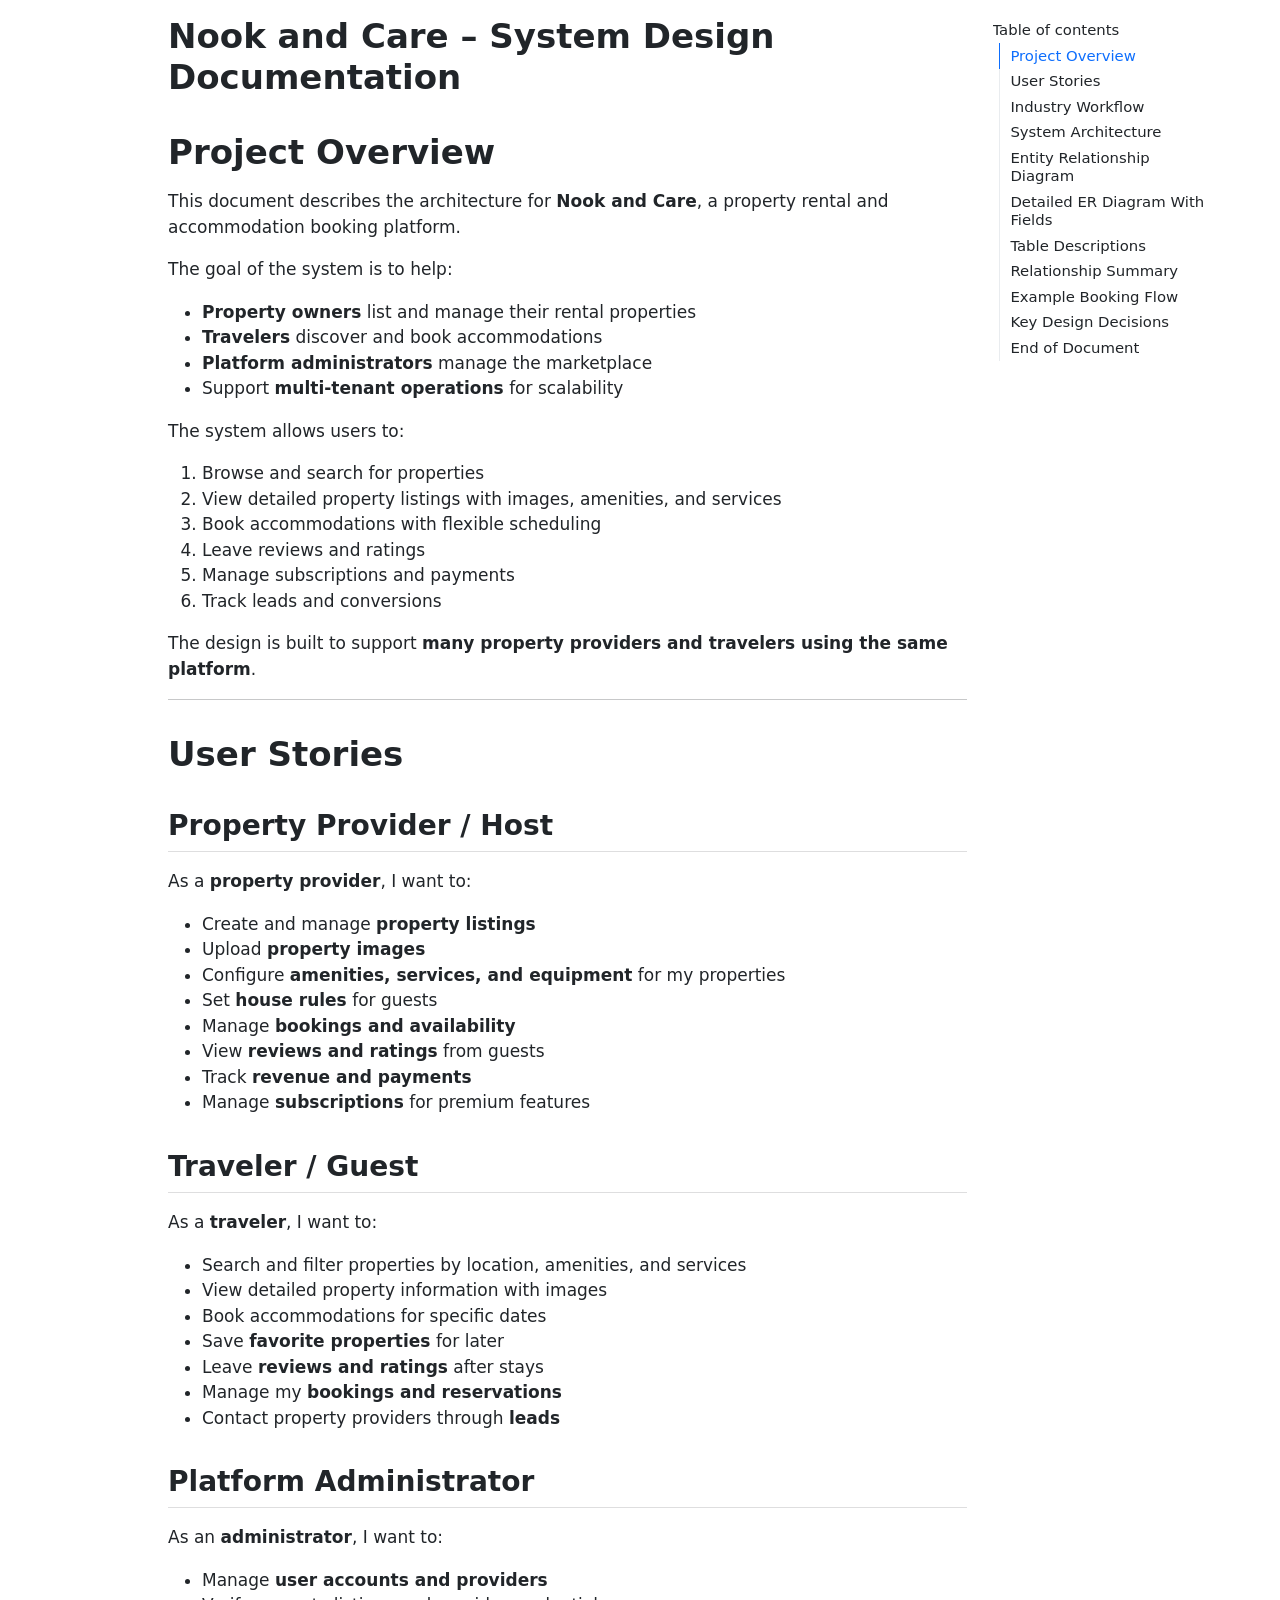
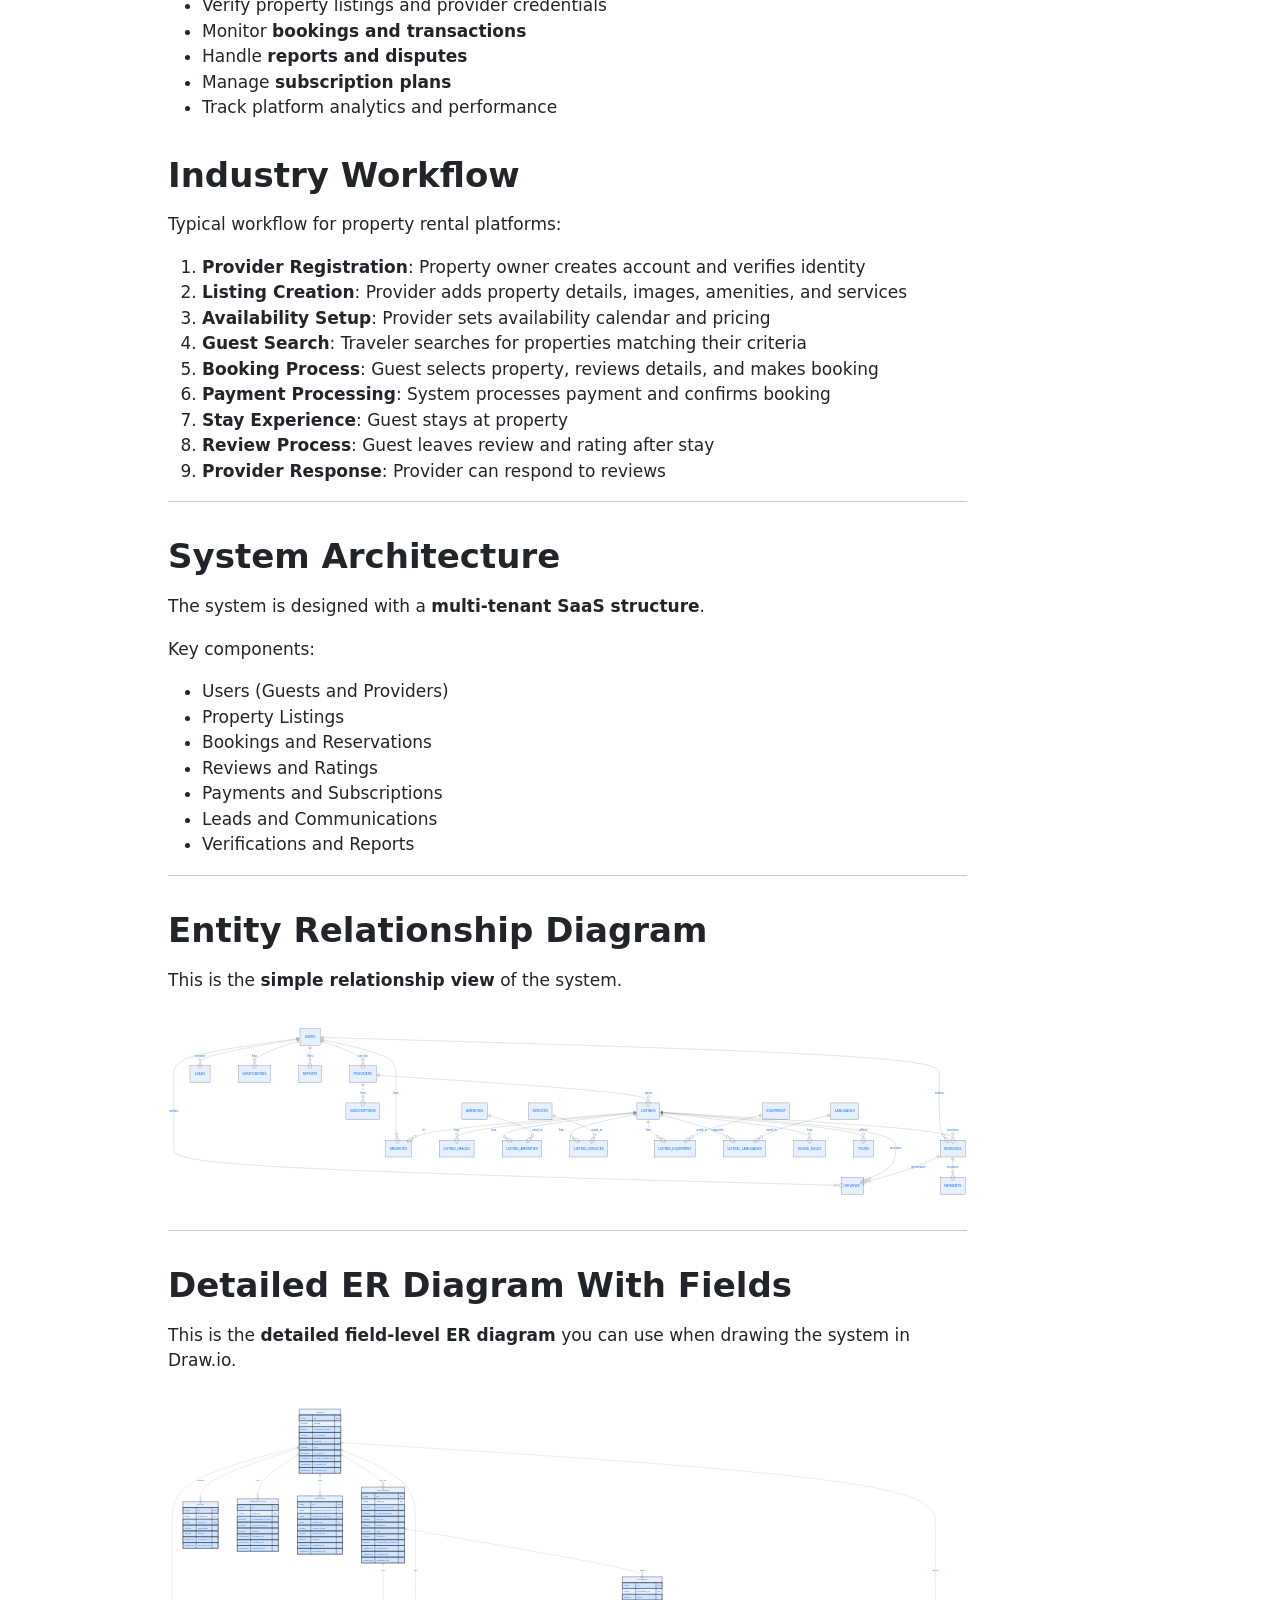
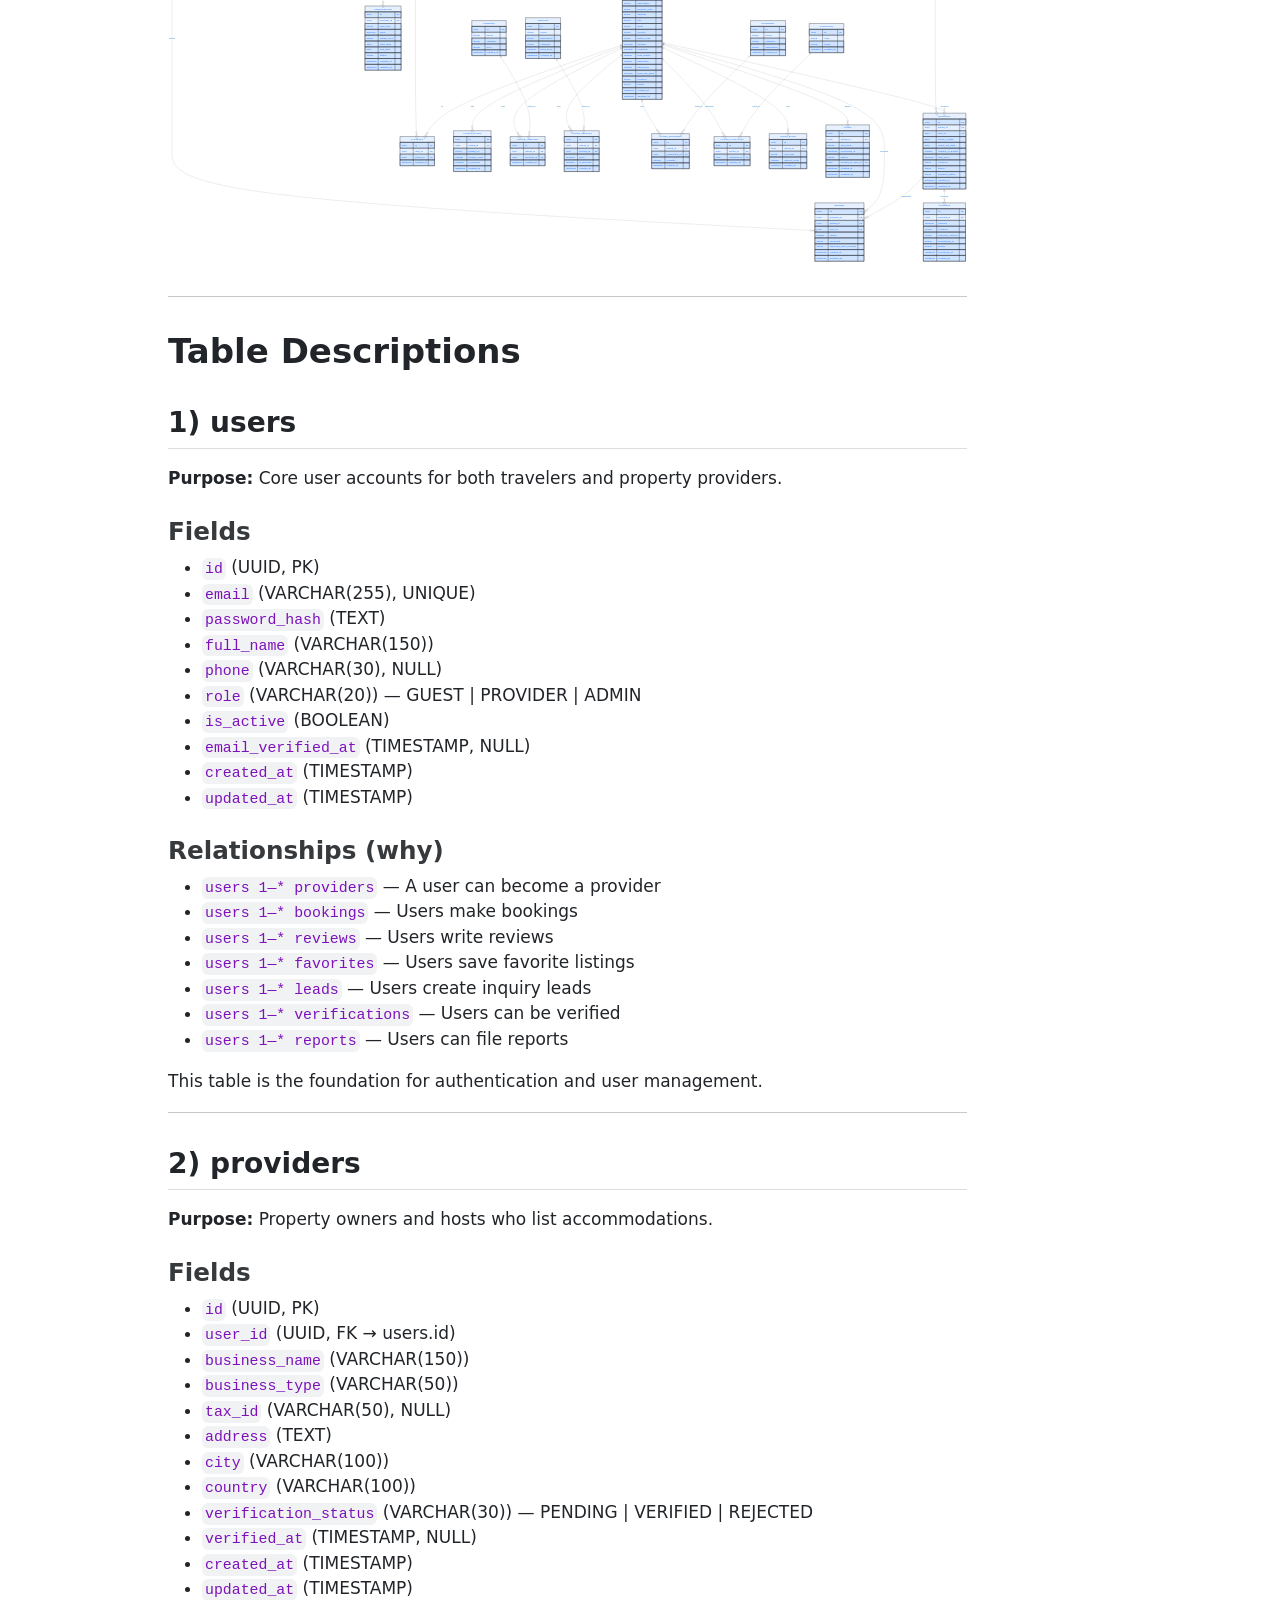
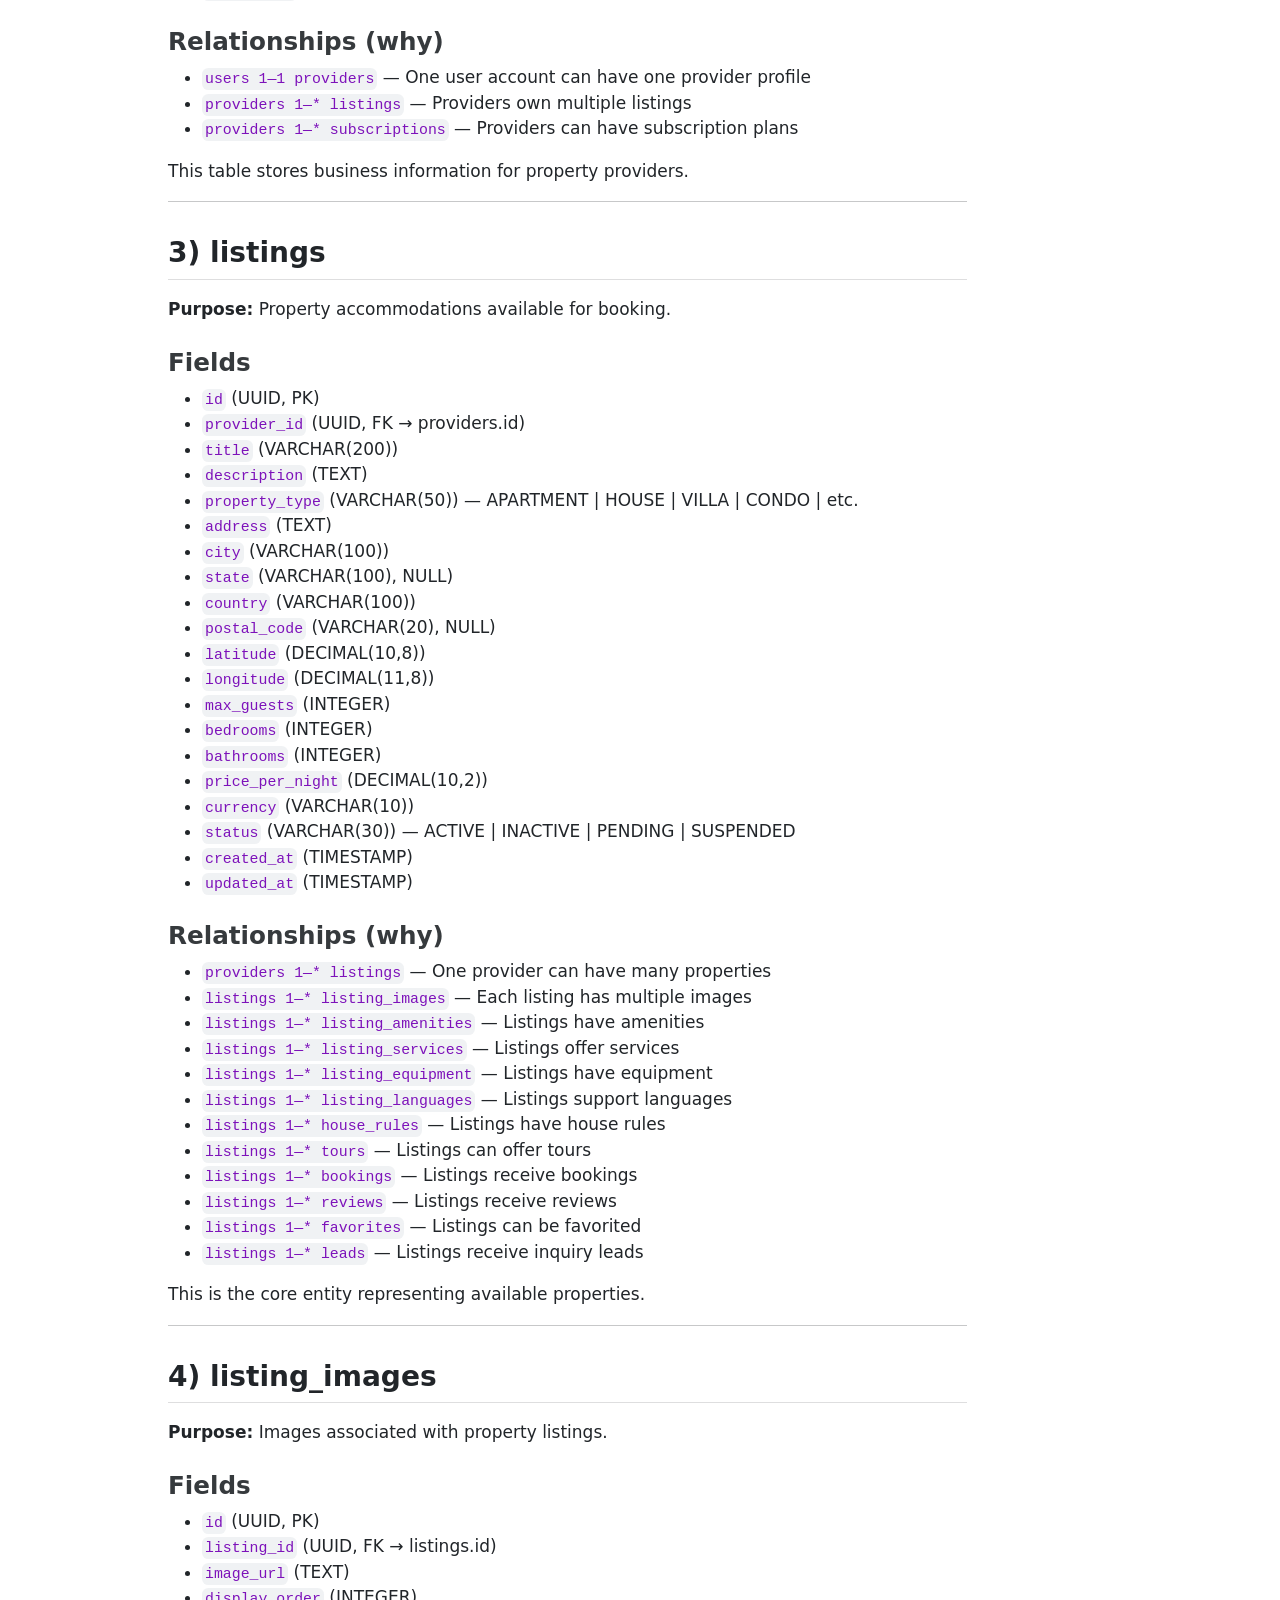
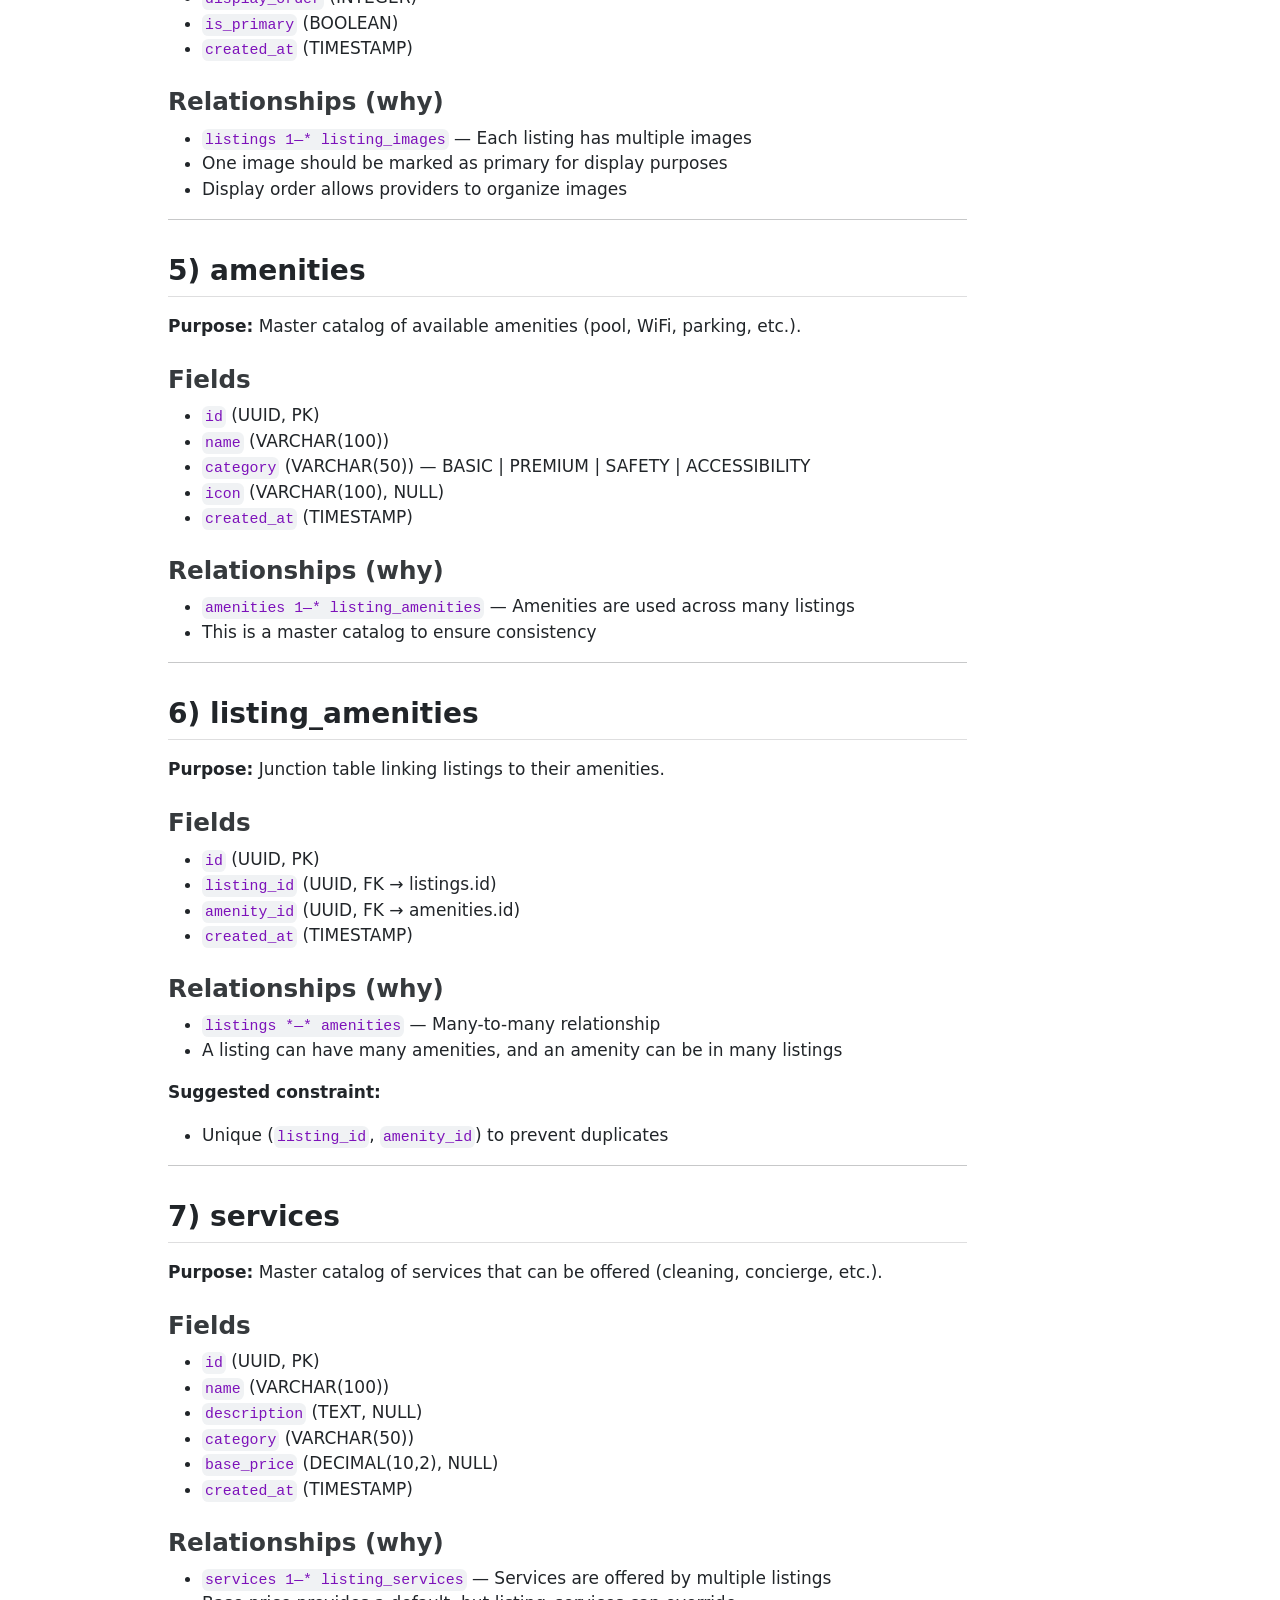
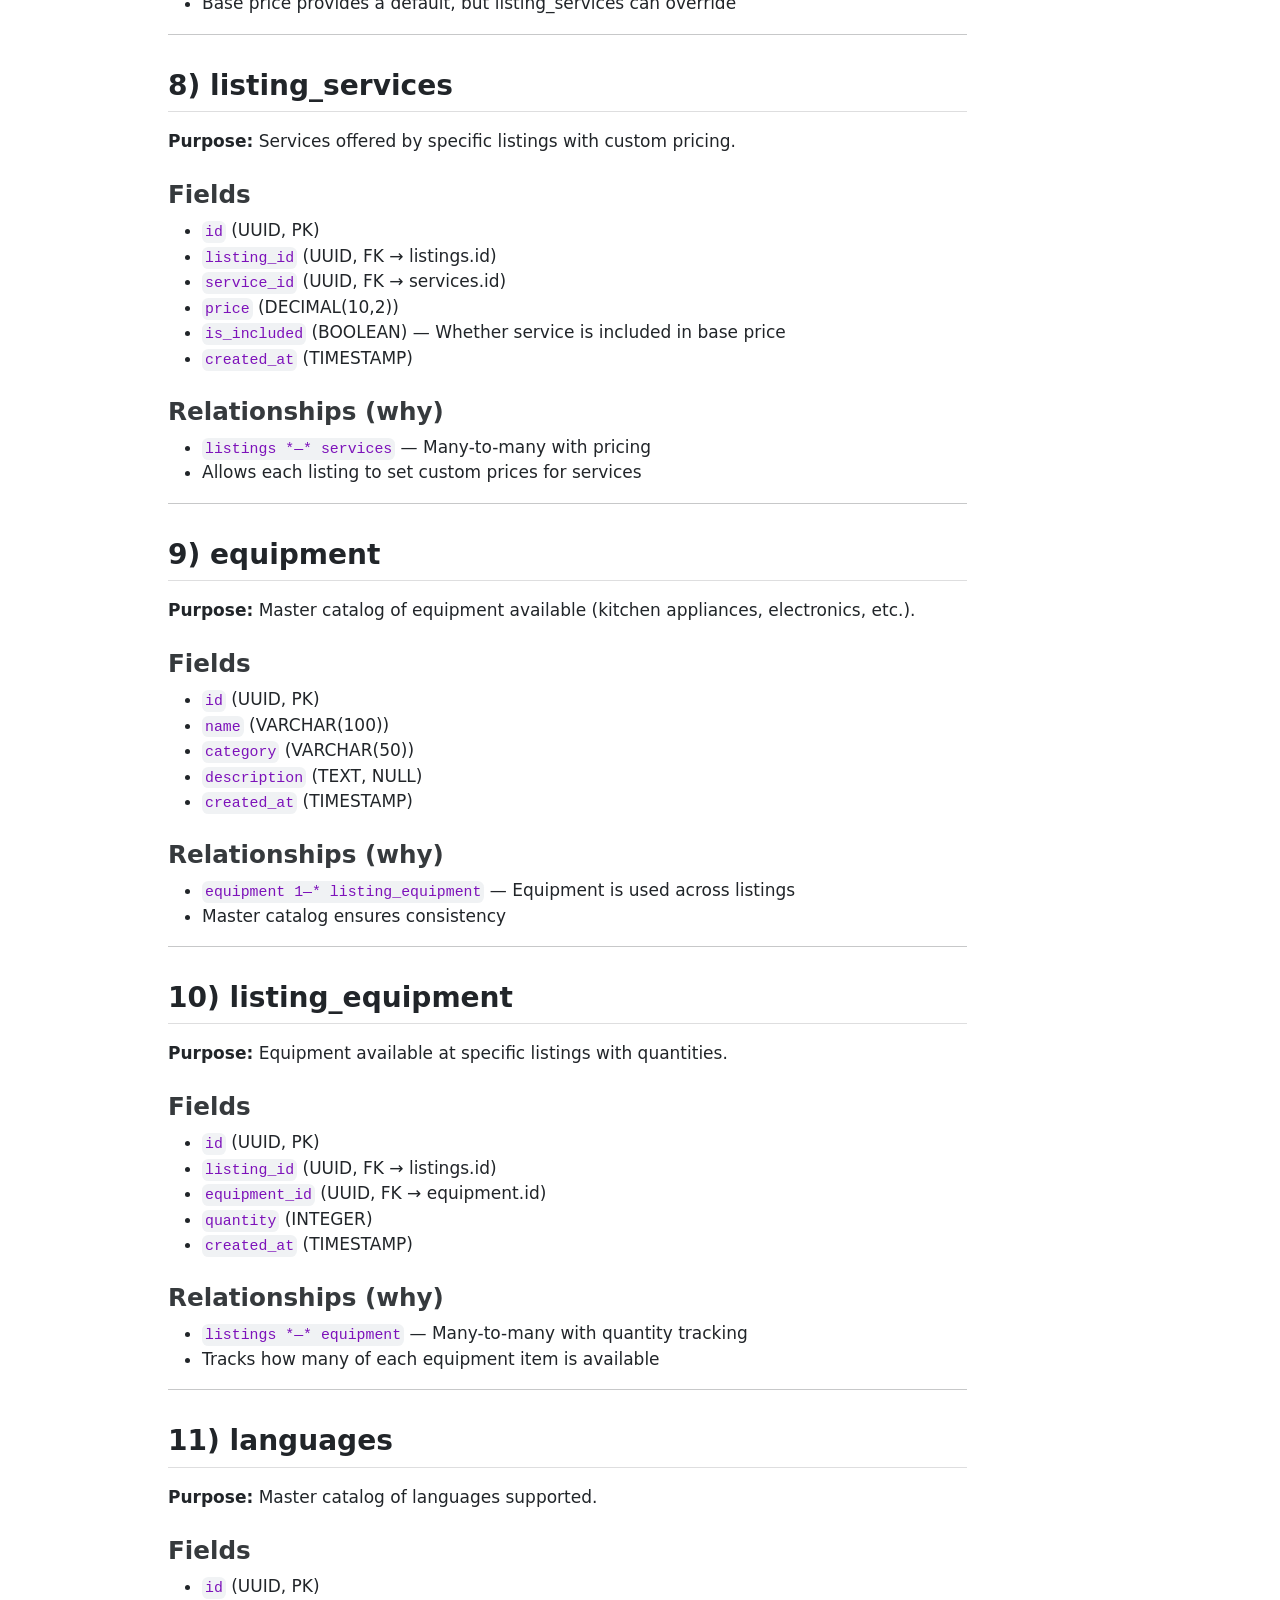
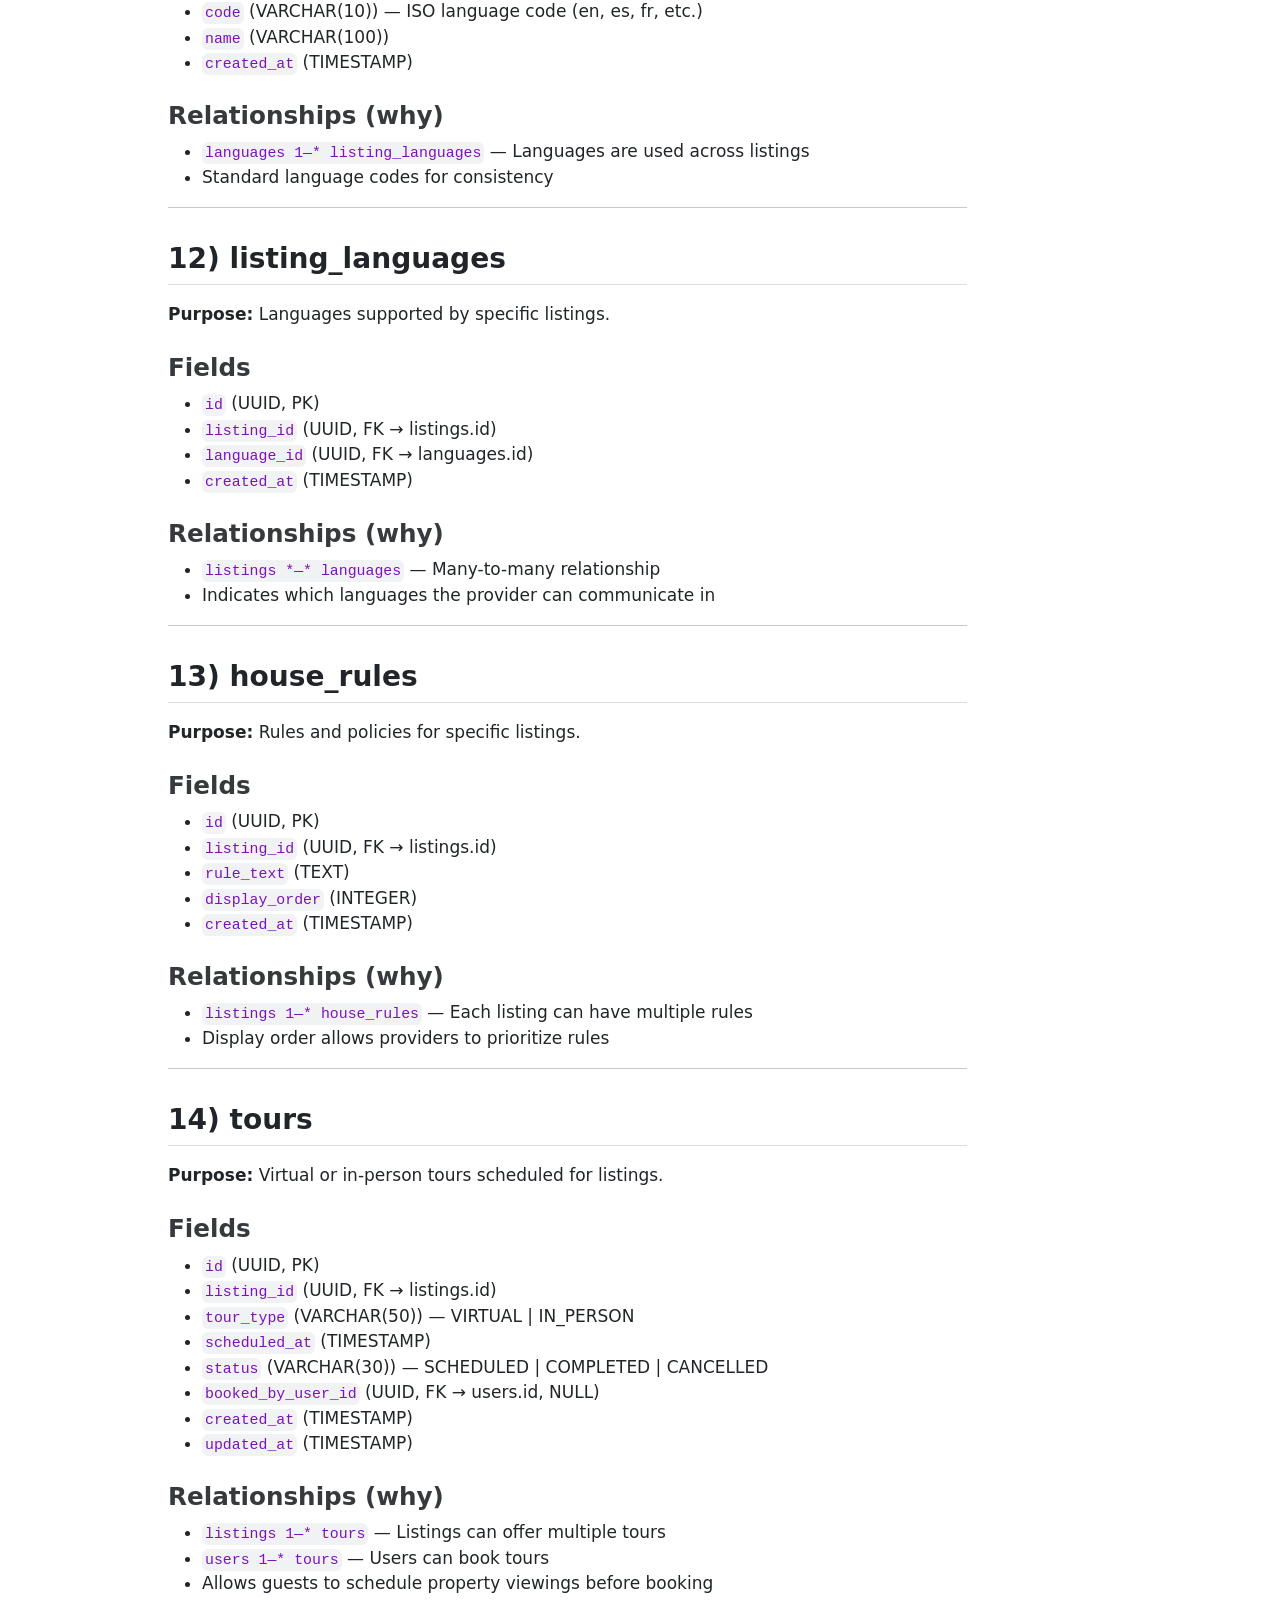
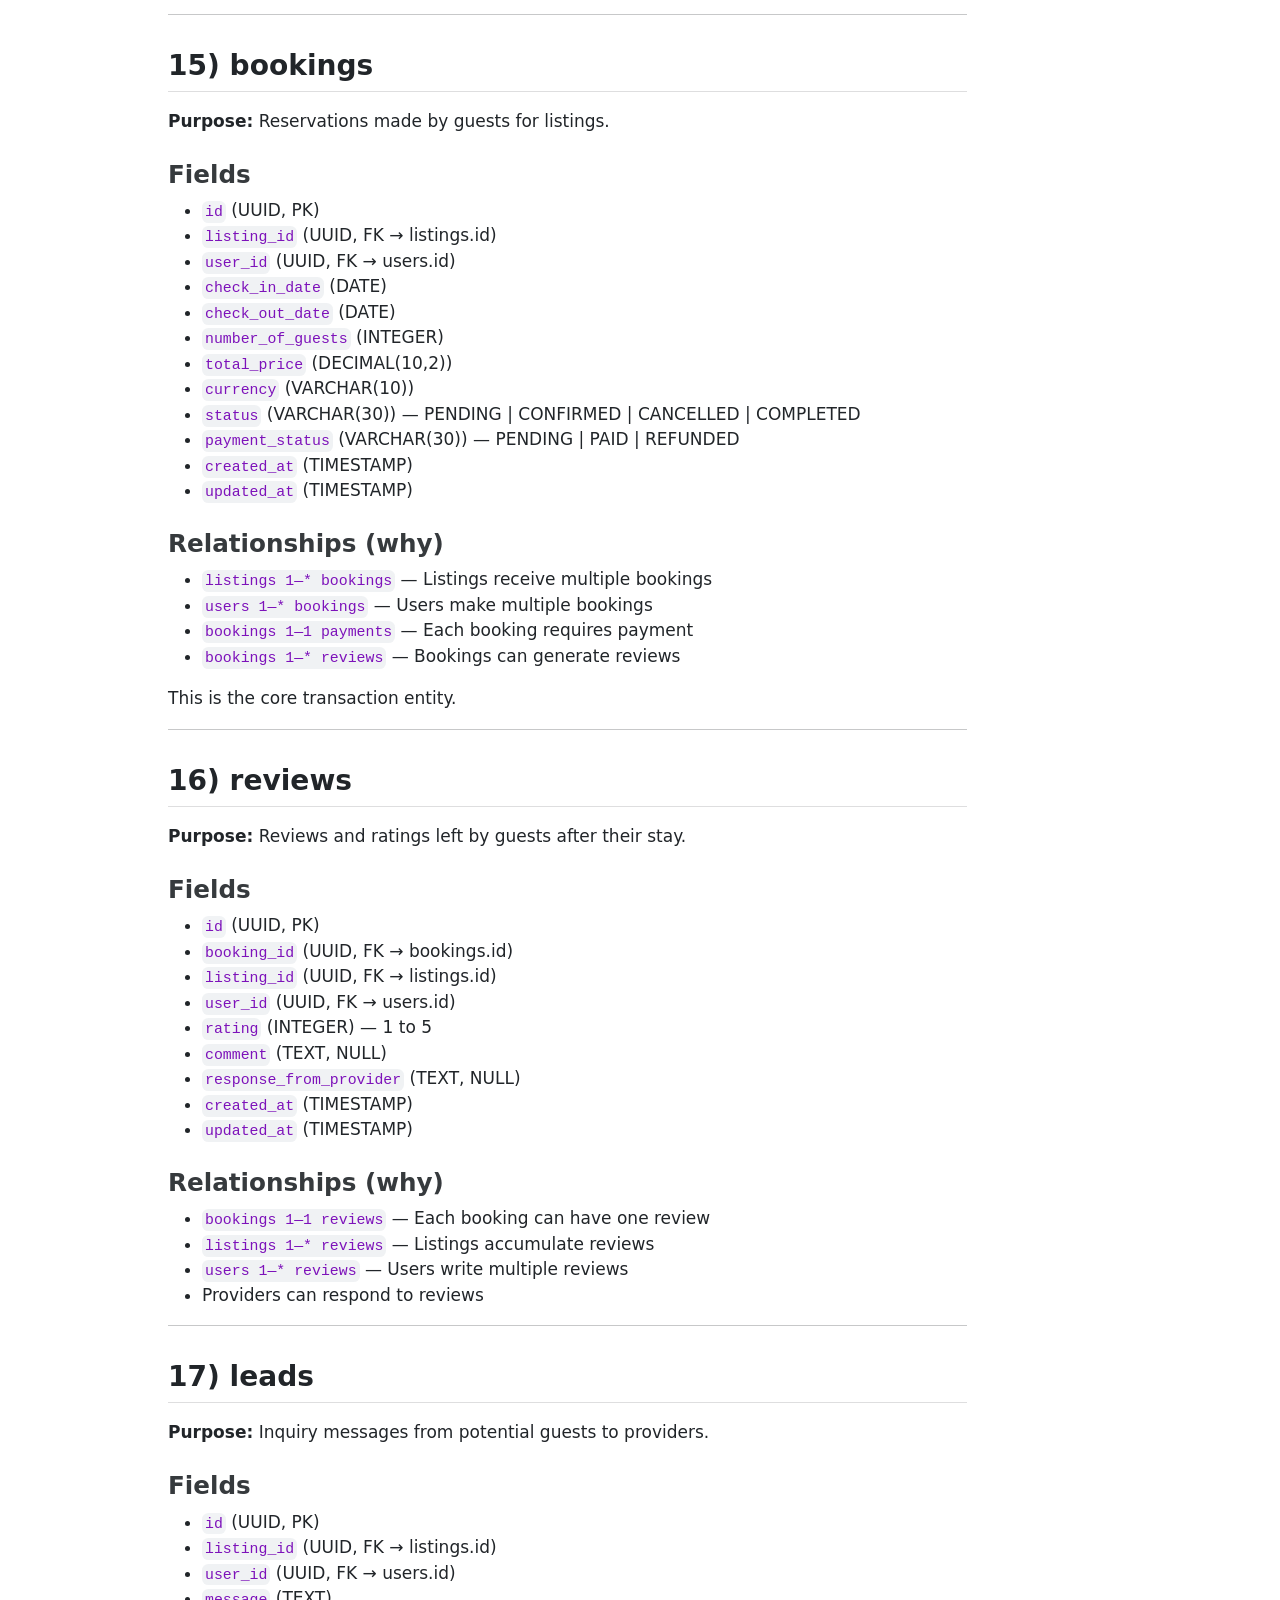
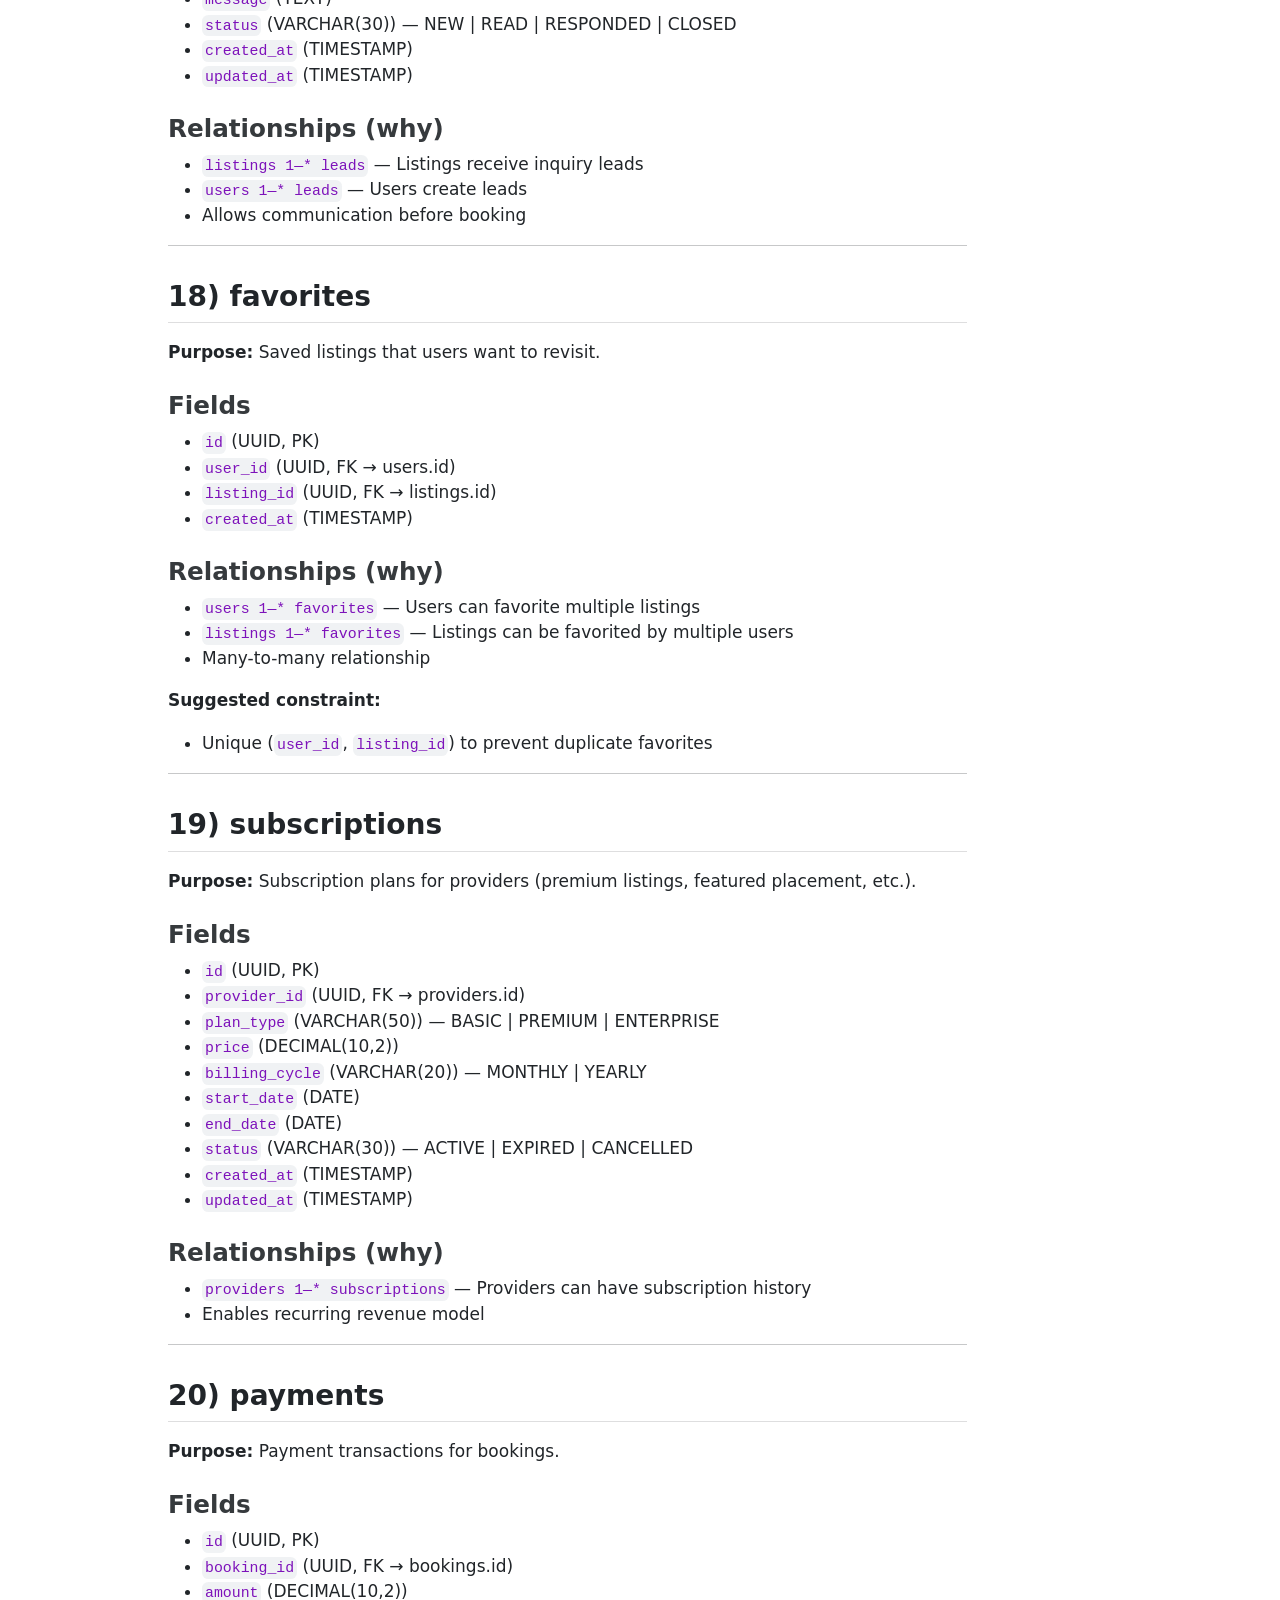
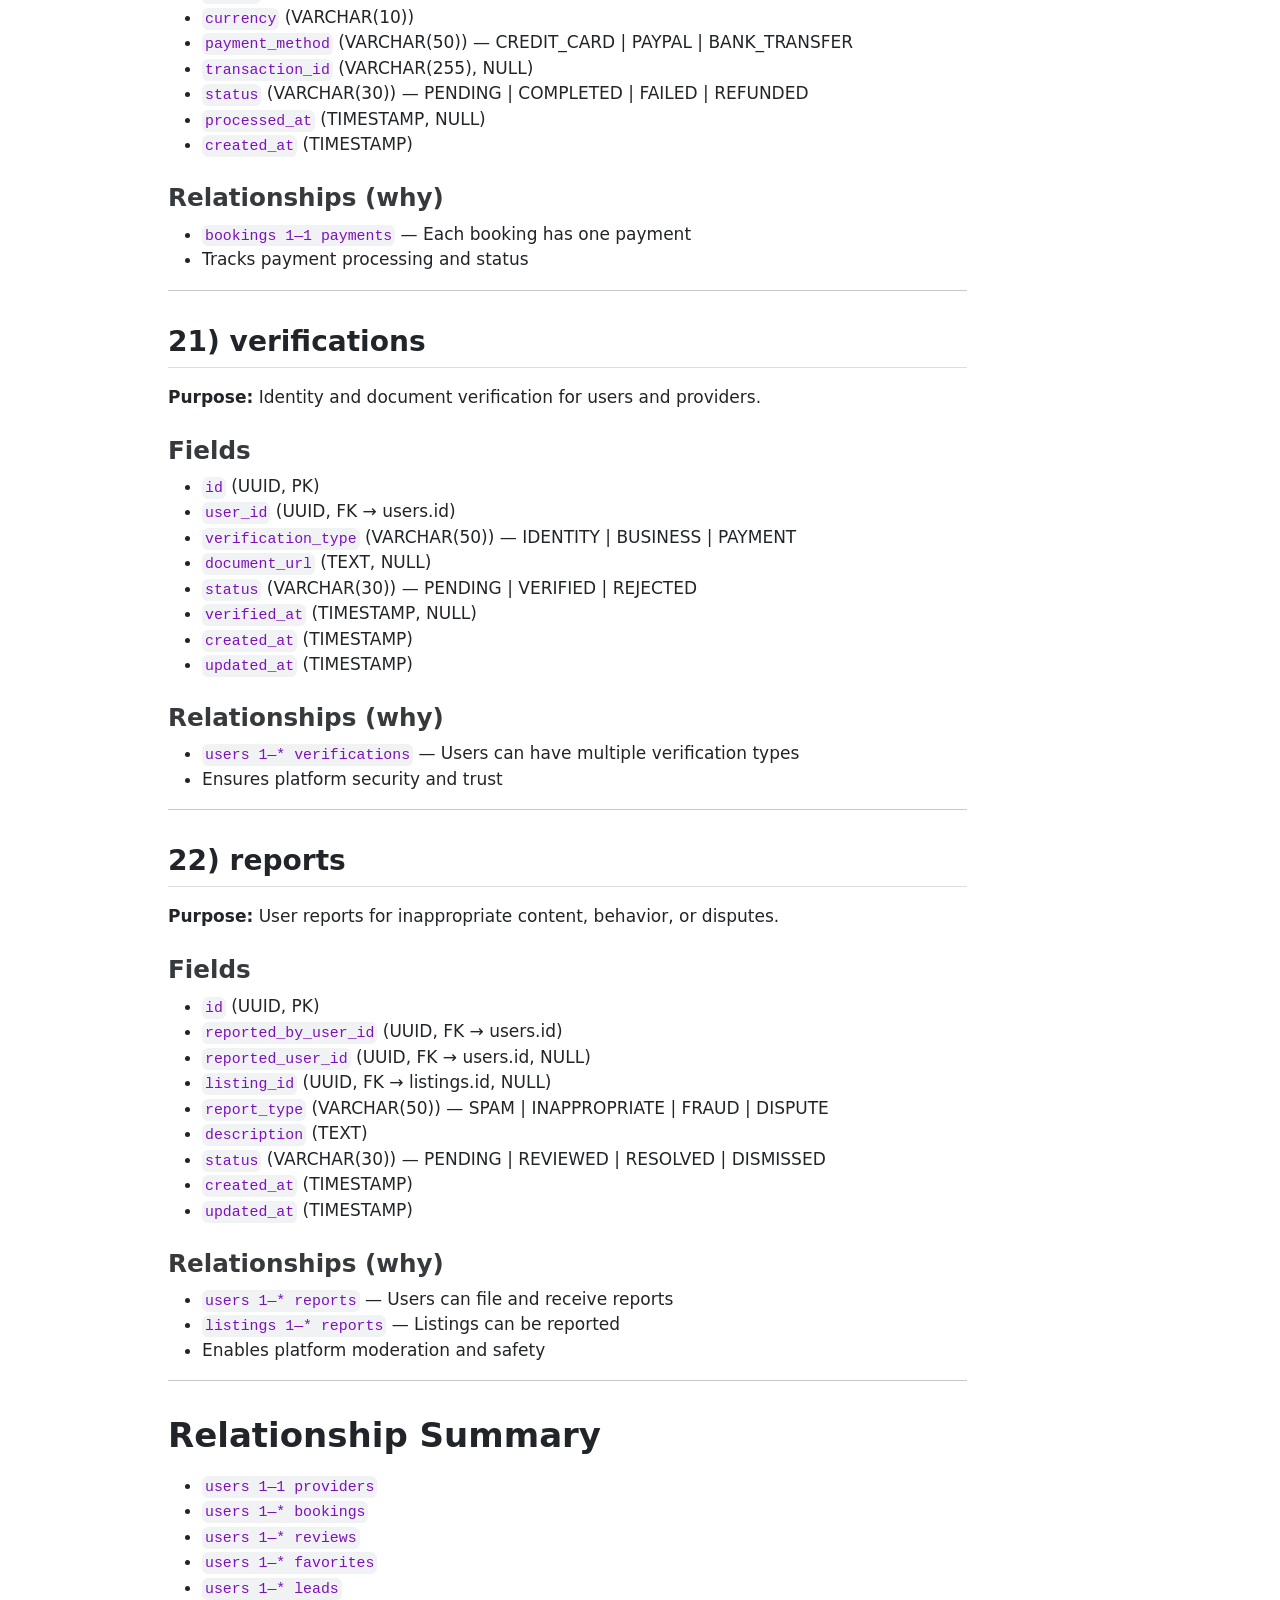
==== commit 3601c21a: "updated" ====
--- a/docs/nookcare-system-design.html
+++ b/docs/nookcare-system-design.html
@@ -56,7 +56,6 @@
   <li><a href="#property-provider-host" id="toc-property-provider-host" class="nav-link" data-scroll-target="#property-provider-host">Property Provider / Host</a></li>
   <li><a href="#traveler-guest" id="toc-traveler-guest" class="nav-link" data-scroll-target="#traveler-guest">Traveler / Guest</a></li>
   <li><a href="#platform-administrator" id="toc-platform-administrator" class="nav-link" data-scroll-target="#platform-administrator">Platform Administrator</a></li>
-  <li><a href="#saas-platform-owner" id="toc-saas-platform-owner" class="nav-link" data-scroll-target="#saas-platform-owner">SaaS Platform Owner</a></li>
   </ul></li>
   <li><a href="#industry-workflow" id="toc-industry-workflow" class="nav-link" data-scroll-target="#industry-workflow">Industry Workflow</a></li>
   <li><a href="#system-architecture" id="toc-system-architecture" class="nav-link" data-scroll-target="#system-architecture">System Architecture</a></li>
@@ -271,18 +270,6 @@
 <li>Manage <strong>subscription plans</strong></li>
 <li>Track platform analytics and performance</li>
 </ul>
-</section>
-<section id="saas-platform-owner" class="level2">
-<h2 class="anchored" data-anchor-id="saas-platform-owner">SaaS Platform Owner</h2>
-<p>As the <strong>software provider</strong>, I want:</p>
-<ul>
-<li>Multiple providers and travelers using the same platform</li>
-<li>Data separation between different user types</li>
-<li>Ability to scale to thousands of properties and users</li>
-<li>Secure payment processing</li>
-<li>Comprehensive reporting and analytics</li>
-</ul>
-<hr>
 </section>
 </section>
 <section id="industry-workflow" class="level1">
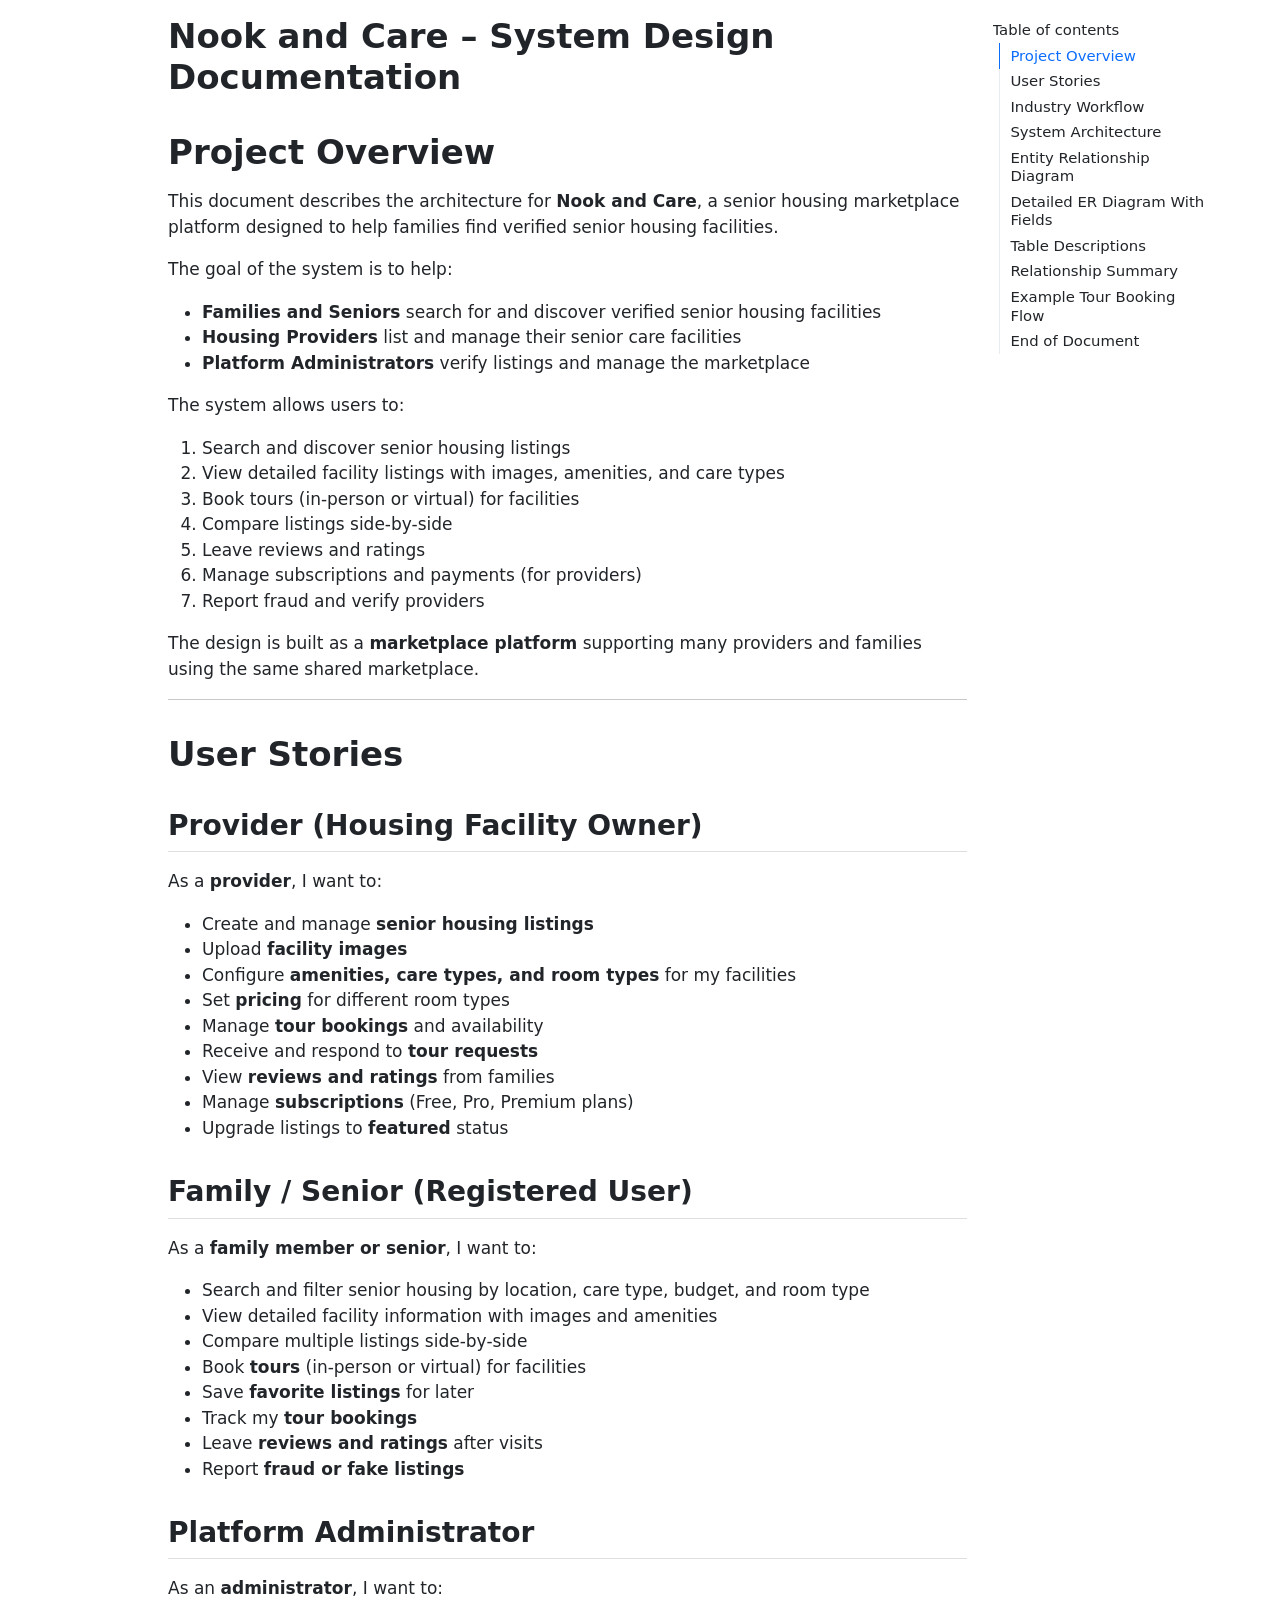
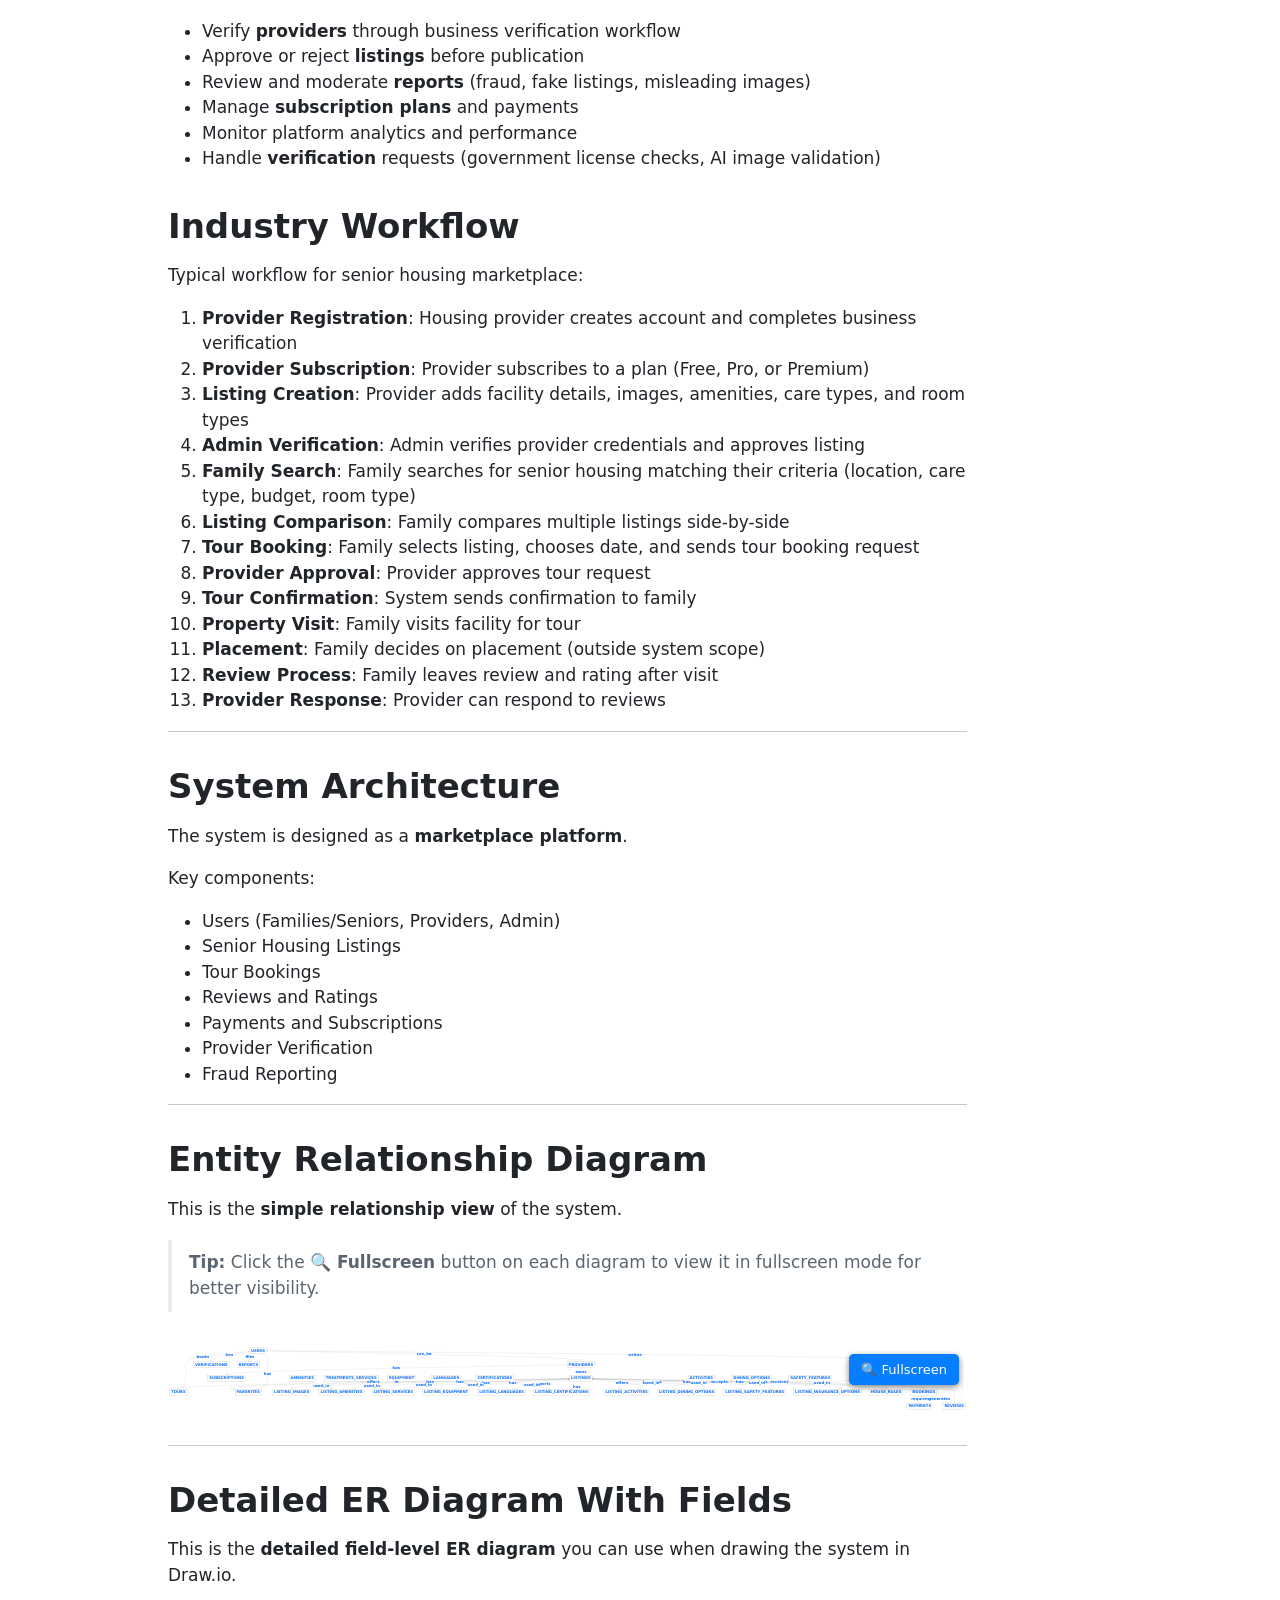
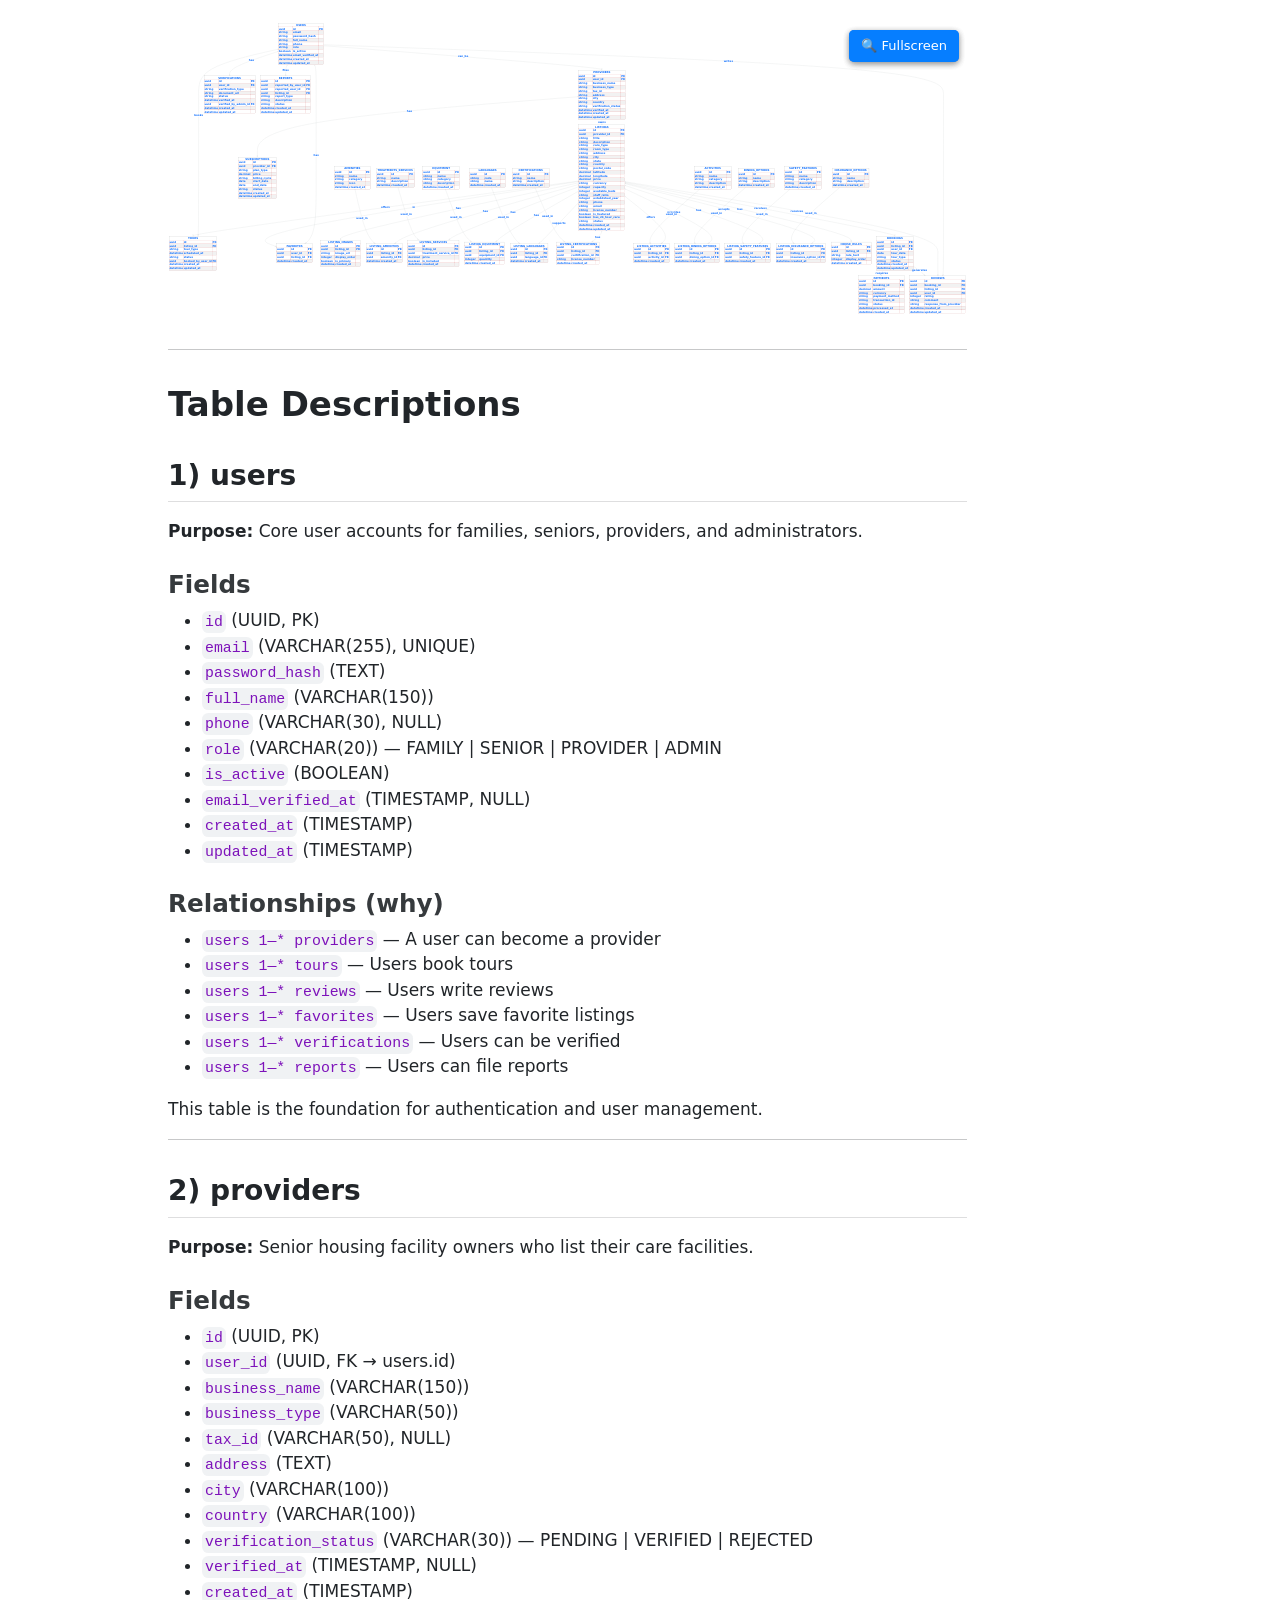
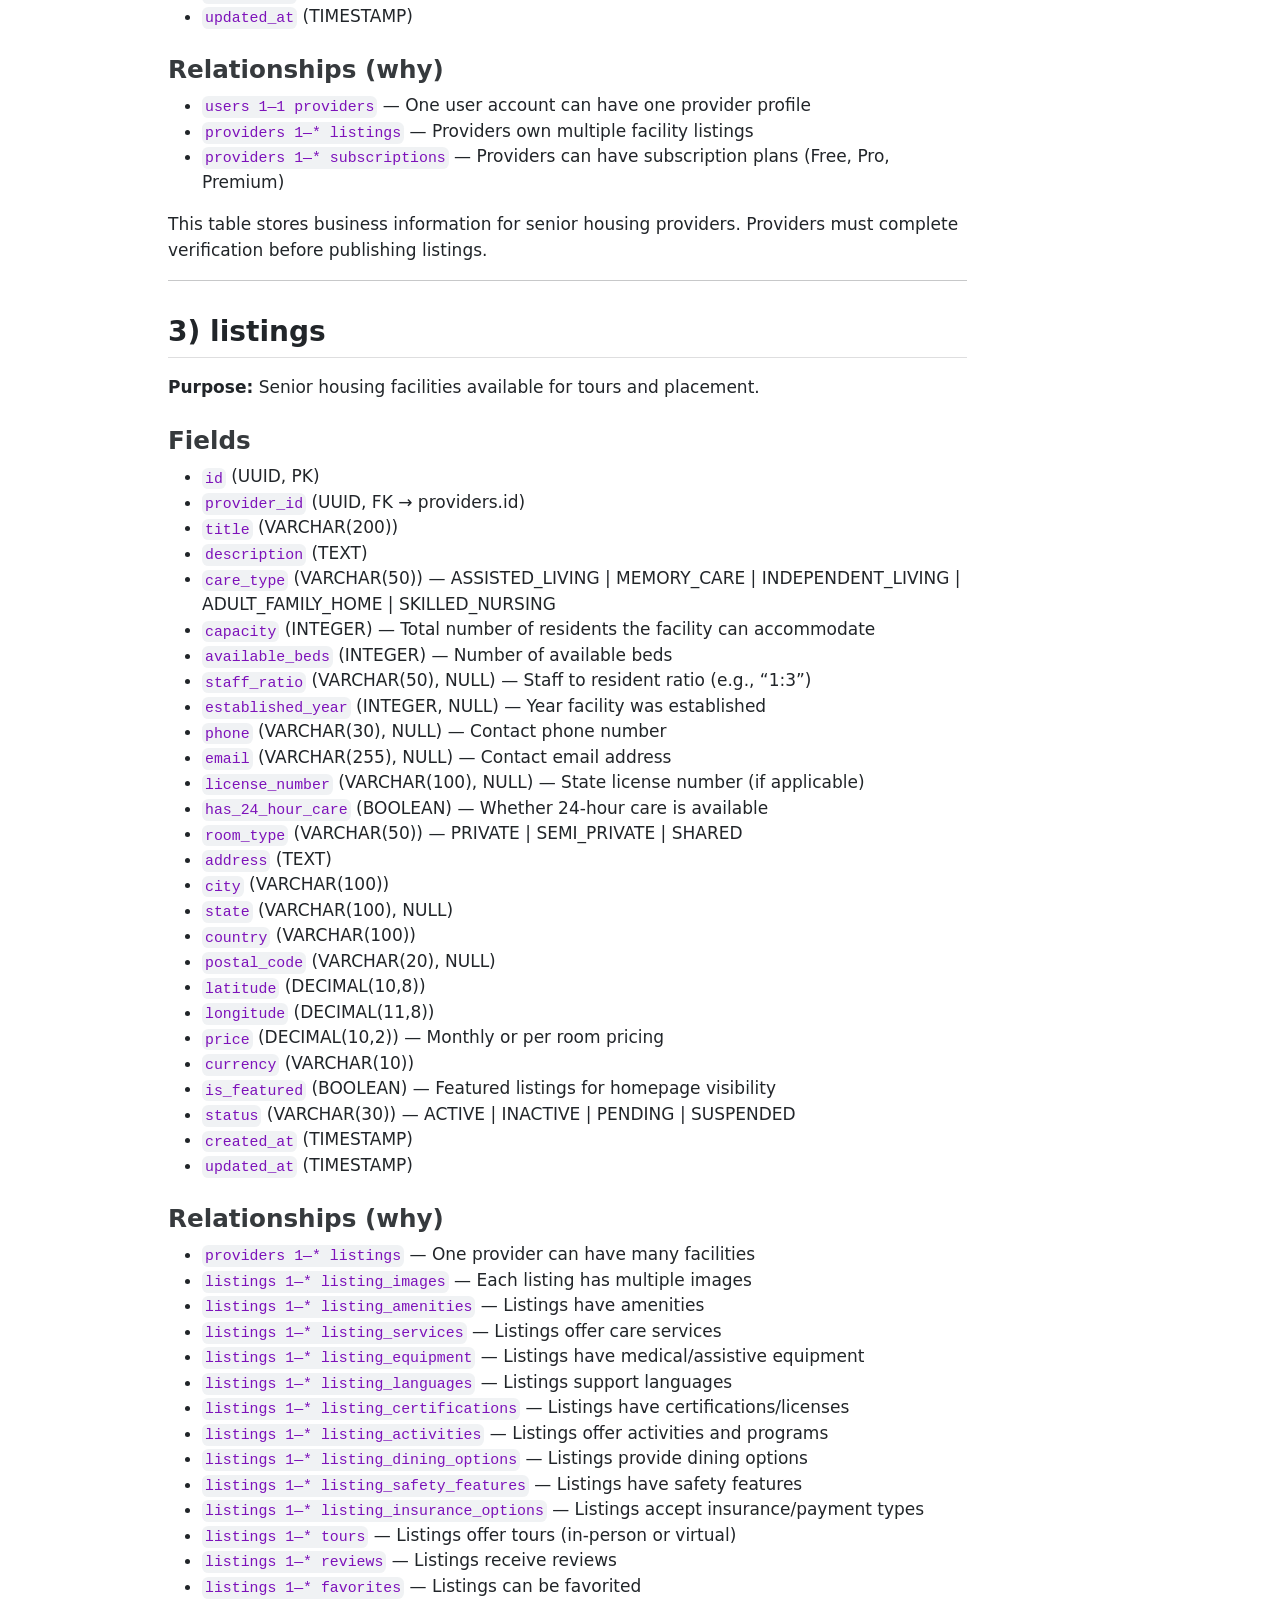
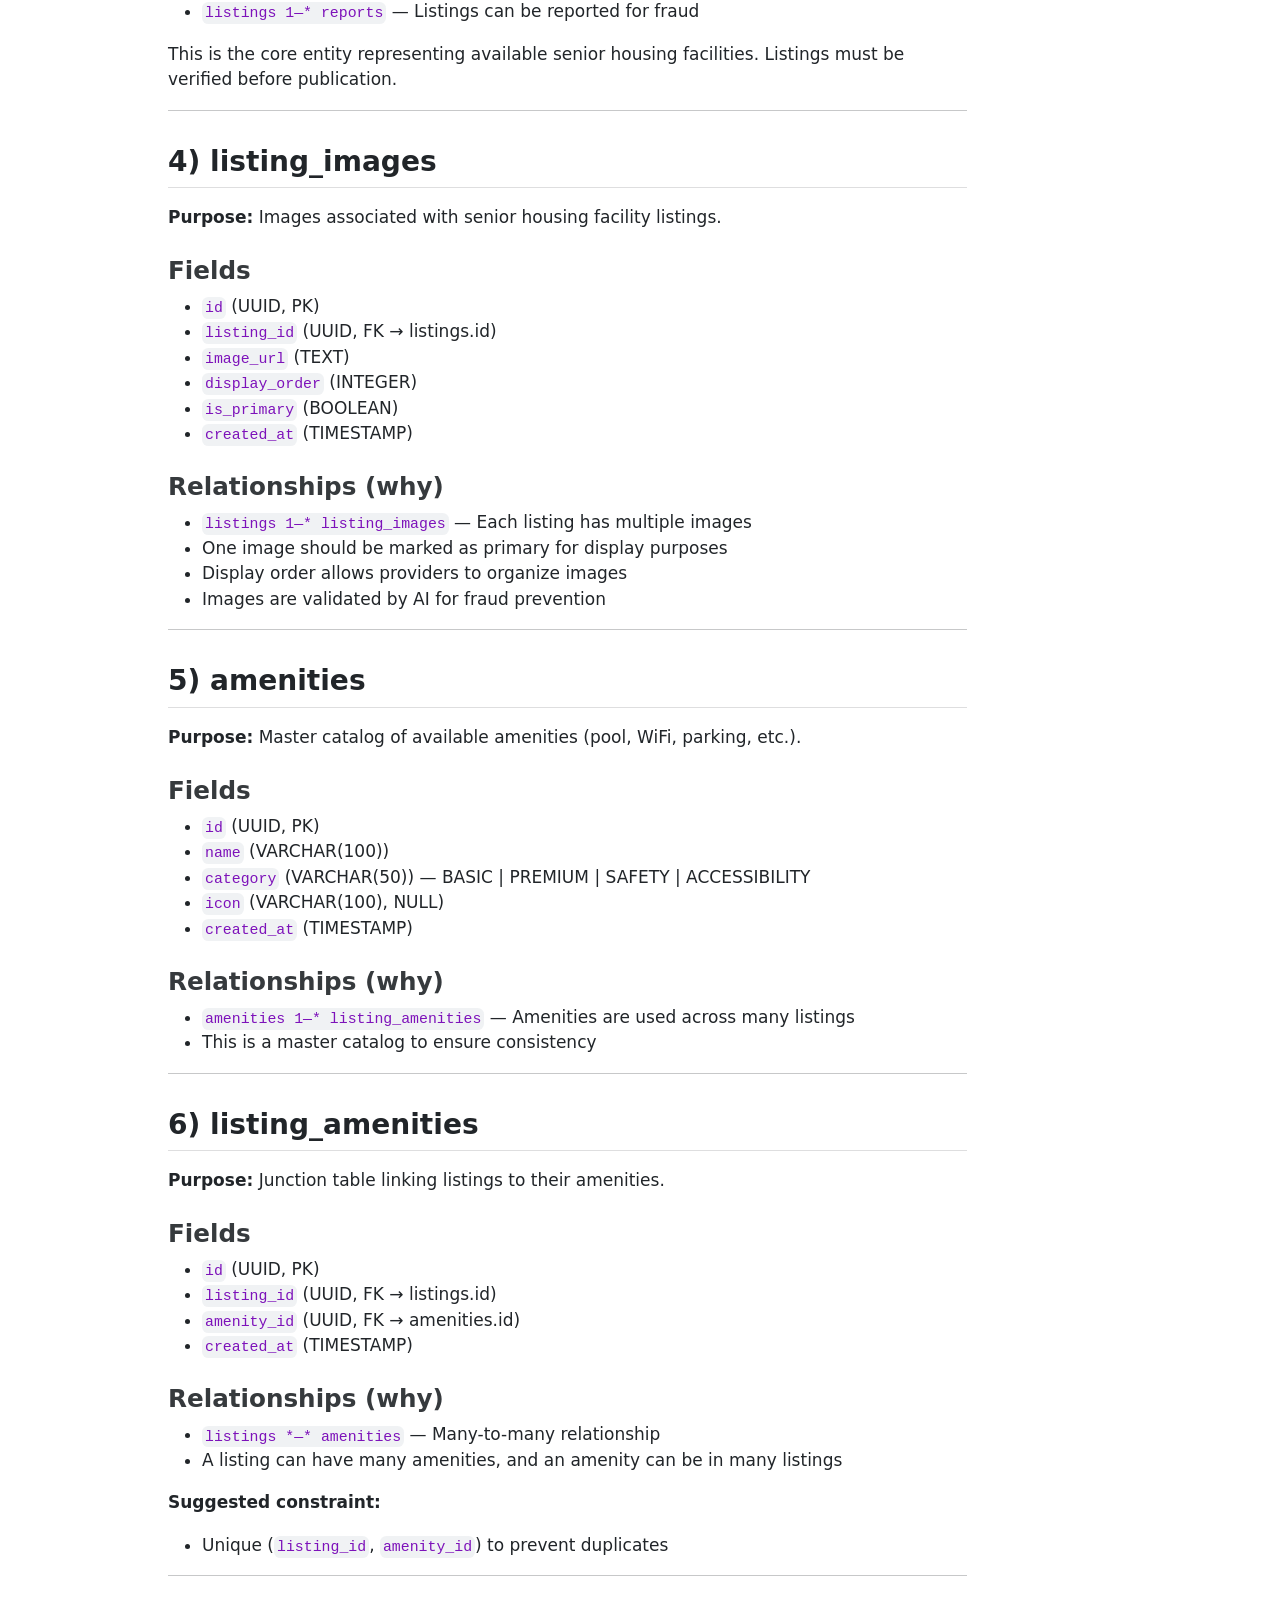
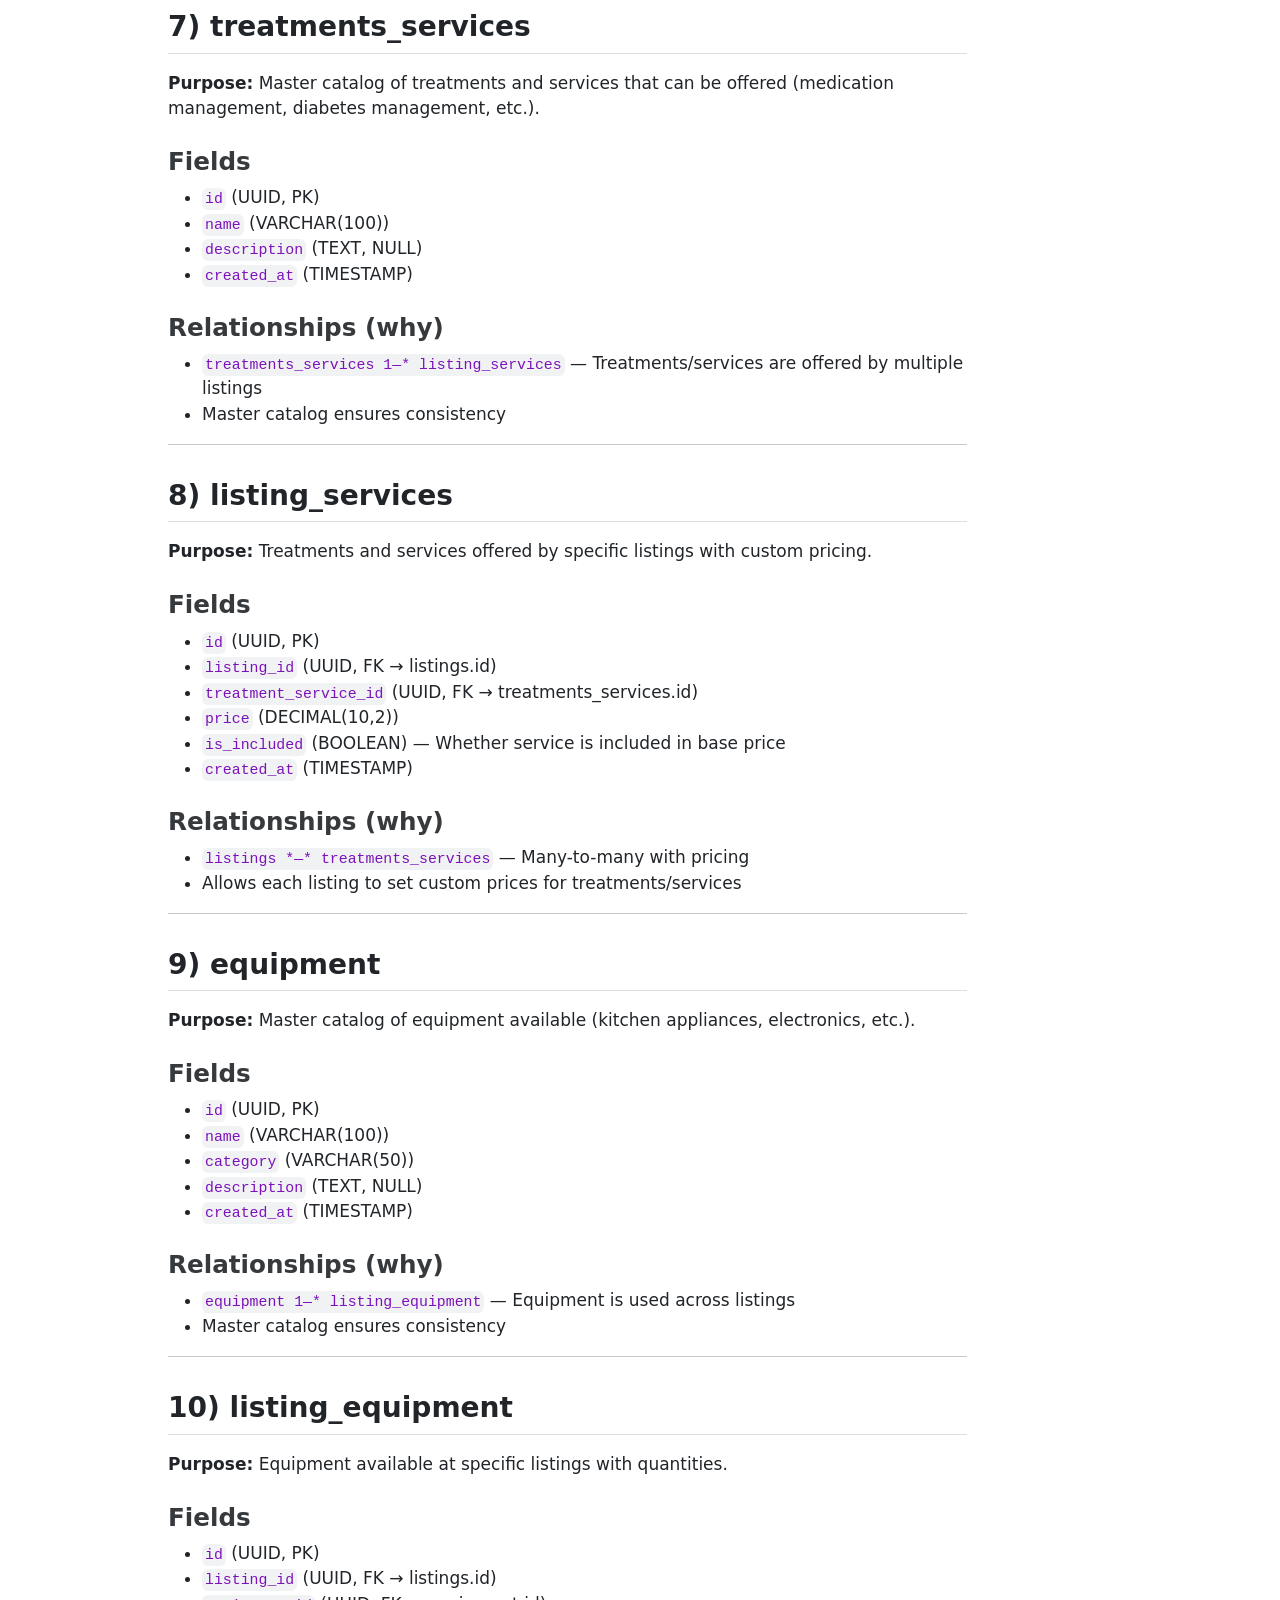
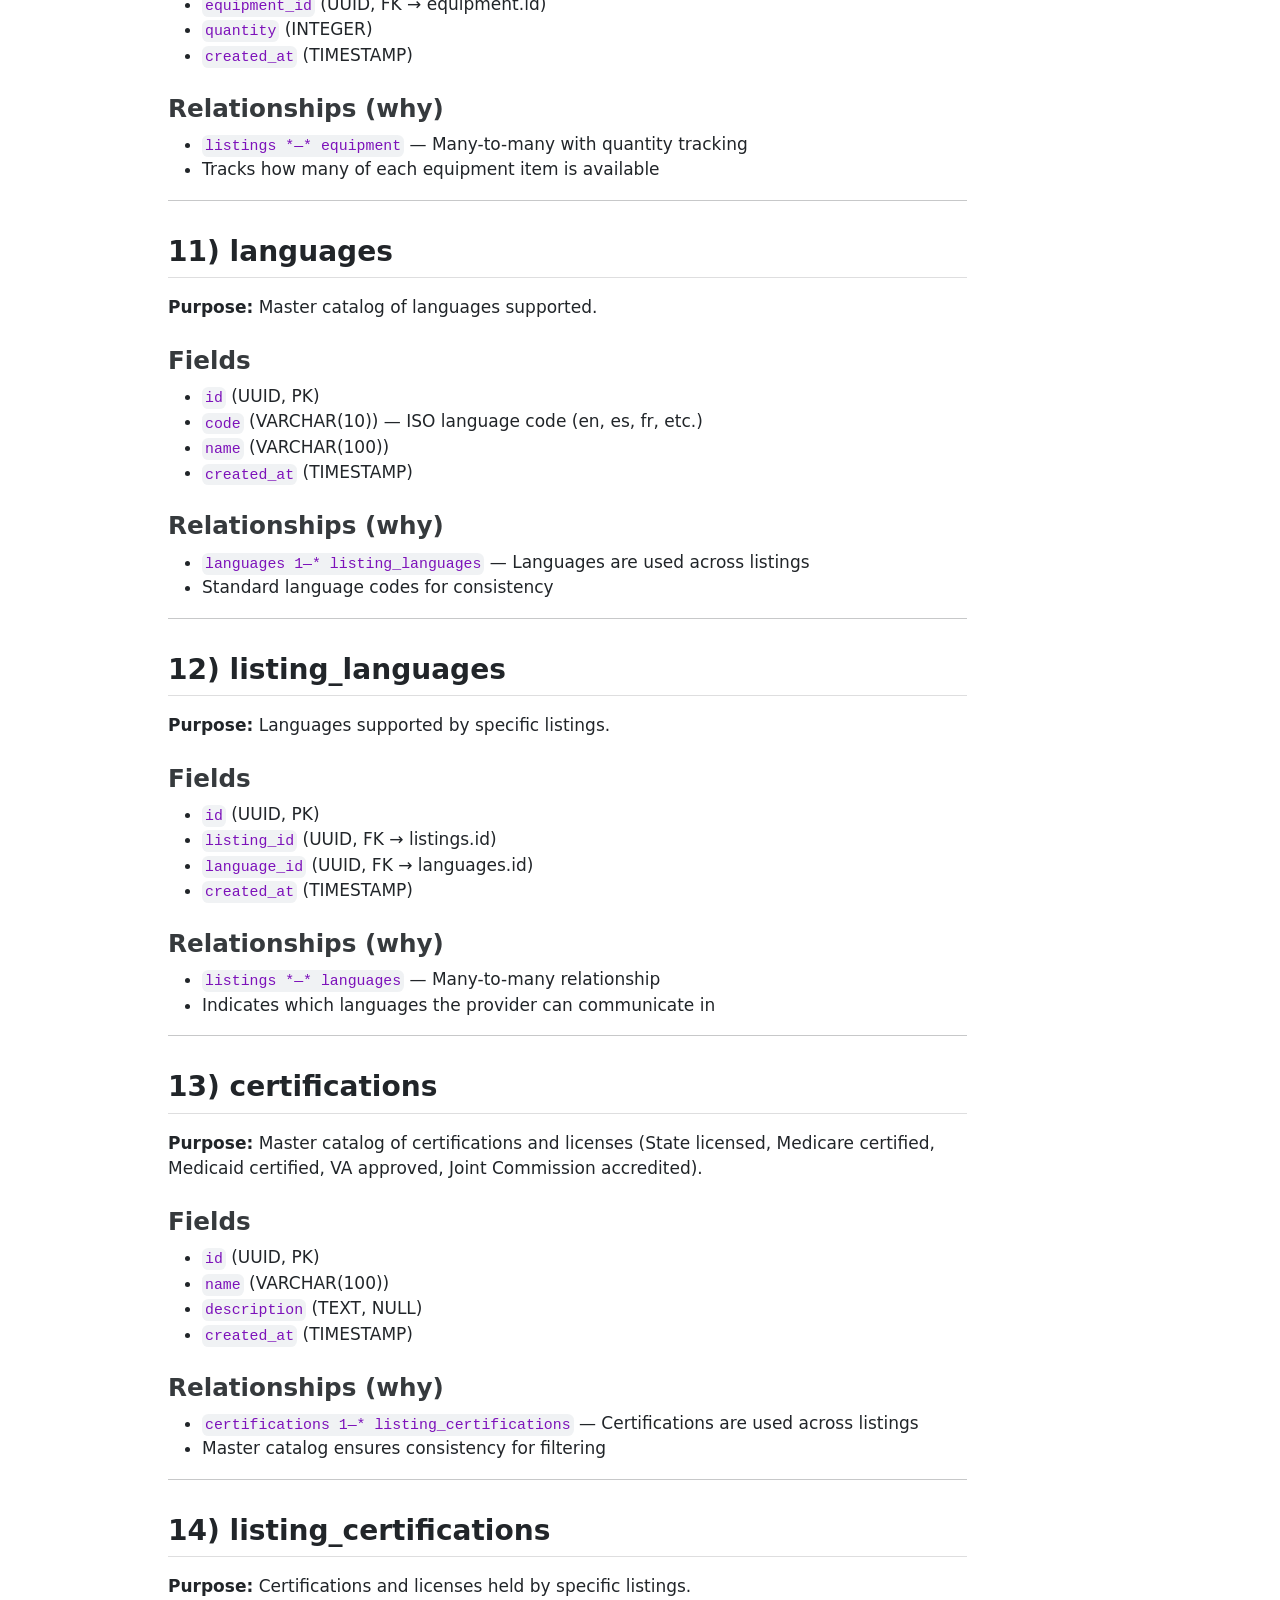
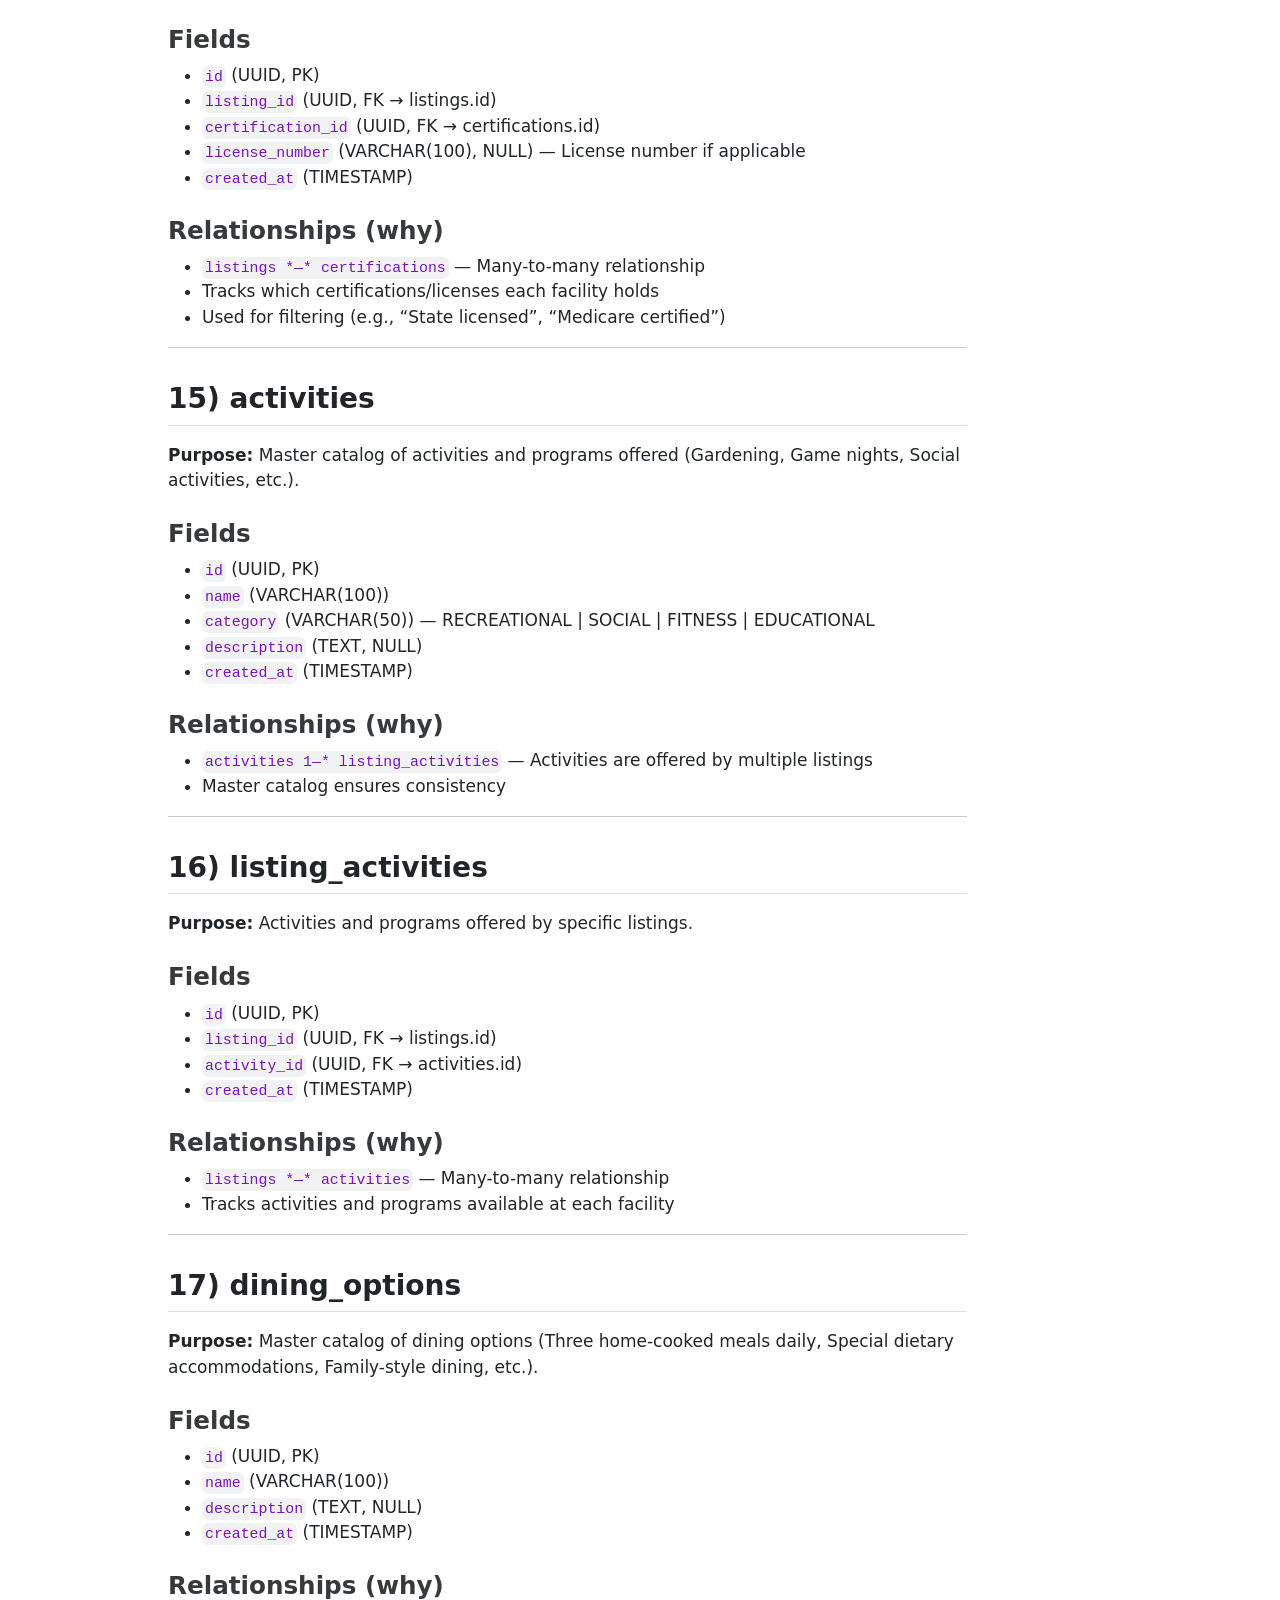
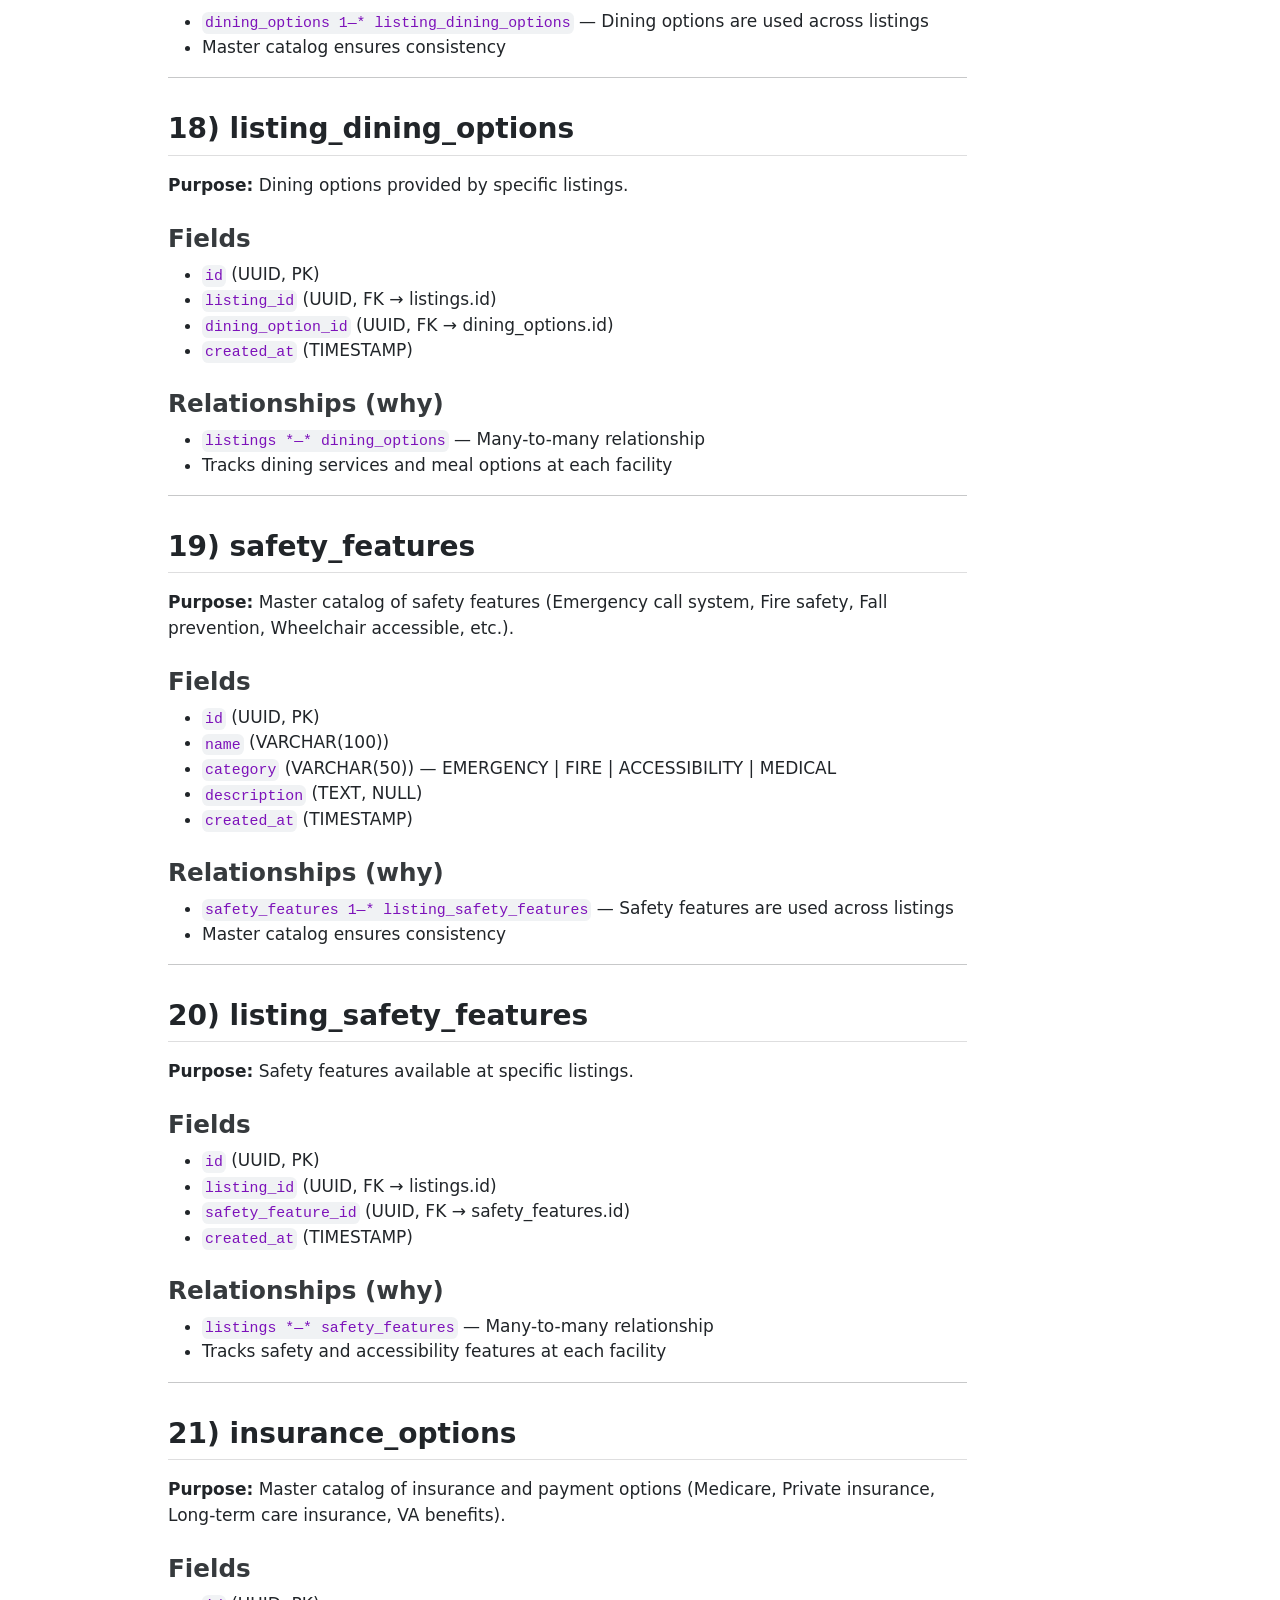
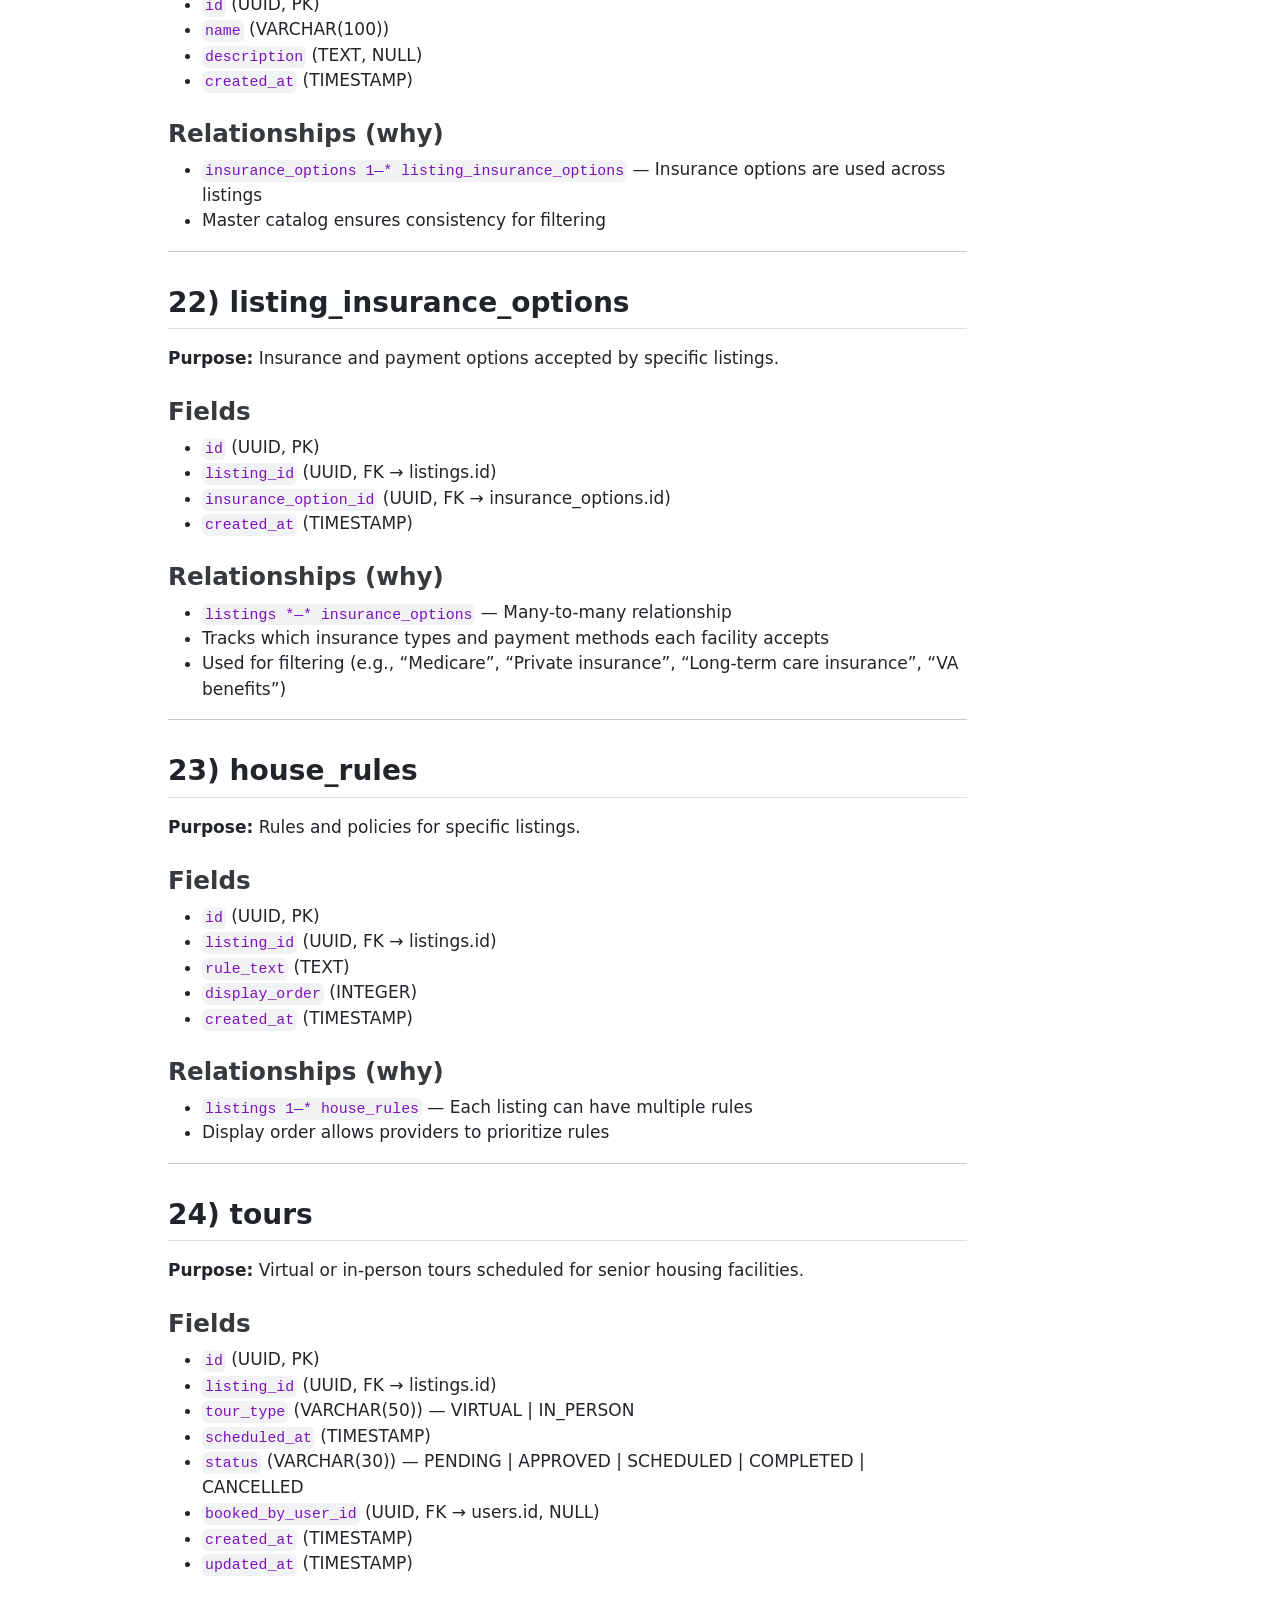
==== commit 6507af89: "updated" ====
--- a/docs/nookcare-system-design.html
+++ b/docs/nookcare-system-design.html
@@ -40,6 +40,7 @@
 <link href="nookcare-system-design_files/libs/quarto-diagram/mermaid.css" rel="stylesheet">
 
 
+<link rel="stylesheet" href="mermaid-fullscreen.css">
 </head>
 
 <body class="quarto-light">
@@ -53,8 +54,8 @@
   <li><a href="#project-overview" id="toc-project-overview" class="nav-link active" data-scroll-target="#project-overview">Project Overview</a></li>
   <li><a href="#user-stories" id="toc-user-stories" class="nav-link" data-scroll-target="#user-stories">User Stories</a>
   <ul class="collapse">
-  <li><a href="#property-provider-host" id="toc-property-provider-host" class="nav-link" data-scroll-target="#property-provider-host">Property Provider / Host</a></li>
-  <li><a href="#traveler-guest" id="toc-traveler-guest" class="nav-link" data-scroll-target="#traveler-guest">Traveler / Guest</a></li>
+  <li><a href="#provider-housing-facility-owner" id="toc-provider-housing-facility-owner" class="nav-link" data-scroll-target="#provider-housing-facility-owner">Provider (Housing Facility Owner)</a></li>
+  <li><a href="#family-senior-registered-user" id="toc-family-senior-registered-user" class="nav-link" data-scroll-target="#family-senior-registered-user">Family / Senior (Registered User)</a></li>
   <li><a href="#platform-administrator" id="toc-platform-administrator" class="nav-link" data-scroll-target="#platform-administrator">Platform Administrator</a></li>
   </ul></li>
   <li><a href="#industry-workflow" id="toc-industry-workflow" class="nav-link" data-scroll-target="#industry-workflow">Industry Workflow</a></li>
@@ -93,7 +94,7 @@
   <li><a href="#fields-5" id="toc-fields-5" class="nav-link" data-scroll-target="#fields-5">Fields</a></li>
   <li><a href="#relationships-why-5" id="toc-relationships-why-5" class="nav-link" data-scroll-target="#relationships-why-5">Relationships (why)</a></li>
   </ul></li>
-  <li><a href="#services" id="toc-services" class="nav-link" data-scroll-target="#services">7) services</a>
+  <li><a href="#treatments_services" id="toc-treatments_services" class="nav-link" data-scroll-target="#treatments_services">7) treatments_services</a>
   <ul class="collapse">
   <li><a href="#fields-6" id="toc-fields-6" class="nav-link" data-scroll-target="#fields-6">Fields</a></li>
   <li><a href="#relationships-why-6" id="toc-relationships-why-6" class="nav-link" data-scroll-target="#relationships-why-6">Relationships (why)</a></li>
@@ -123,66 +124,104 @@
   <li><a href="#fields-11" id="toc-fields-11" class="nav-link" data-scroll-target="#fields-11">Fields</a></li>
   <li><a href="#relationships-why-11" id="toc-relationships-why-11" class="nav-link" data-scroll-target="#relationships-why-11">Relationships (why)</a></li>
   </ul></li>
-  <li><a href="#house_rules" id="toc-house_rules" class="nav-link" data-scroll-target="#house_rules">13) house_rules</a>
+  <li><a href="#certifications" id="toc-certifications" class="nav-link" data-scroll-target="#certifications">13) certifications</a>
   <ul class="collapse">
   <li><a href="#fields-12" id="toc-fields-12" class="nav-link" data-scroll-target="#fields-12">Fields</a></li>
   <li><a href="#relationships-why-12" id="toc-relationships-why-12" class="nav-link" data-scroll-target="#relationships-why-12">Relationships (why)</a></li>
   </ul></li>
-  <li><a href="#tours" id="toc-tours" class="nav-link" data-scroll-target="#tours">14) tours</a>
+  <li><a href="#listing_certifications" id="toc-listing_certifications" class="nav-link" data-scroll-target="#listing_certifications">14) listing_certifications</a>
   <ul class="collapse">
   <li><a href="#fields-13" id="toc-fields-13" class="nav-link" data-scroll-target="#fields-13">Fields</a></li>
   <li><a href="#relationships-why-13" id="toc-relationships-why-13" class="nav-link" data-scroll-target="#relationships-why-13">Relationships (why)</a></li>
   </ul></li>
-  <li><a href="#bookings" id="toc-bookings" class="nav-link" data-scroll-target="#bookings">15) bookings</a>
+  <li><a href="#activities" id="toc-activities" class="nav-link" data-scroll-target="#activities">15) activities</a>
   <ul class="collapse">
   <li><a href="#fields-14" id="toc-fields-14" class="nav-link" data-scroll-target="#fields-14">Fields</a></li>
   <li><a href="#relationships-why-14" id="toc-relationships-why-14" class="nav-link" data-scroll-target="#relationships-why-14">Relationships (why)</a></li>
   </ul></li>
-  <li><a href="#reviews" id="toc-reviews" class="nav-link" data-scroll-target="#reviews">16) reviews</a>
+  <li><a href="#listing_activities" id="toc-listing_activities" class="nav-link" data-scroll-target="#listing_activities">16) listing_activities</a>
   <ul class="collapse">
   <li><a href="#fields-15" id="toc-fields-15" class="nav-link" data-scroll-target="#fields-15">Fields</a></li>
   <li><a href="#relationships-why-15" id="toc-relationships-why-15" class="nav-link" data-scroll-target="#relationships-why-15">Relationships (why)</a></li>
   </ul></li>
-  <li><a href="#leads" id="toc-leads" class="nav-link" data-scroll-target="#leads">17) leads</a>
+  <li><a href="#dining_options" id="toc-dining_options" class="nav-link" data-scroll-target="#dining_options">17) dining_options</a>
   <ul class="collapse">
   <li><a href="#fields-16" id="toc-fields-16" class="nav-link" data-scroll-target="#fields-16">Fields</a></li>
   <li><a href="#relationships-why-16" id="toc-relationships-why-16" class="nav-link" data-scroll-target="#relationships-why-16">Relationships (why)</a></li>
   </ul></li>
-  <li><a href="#favorites" id="toc-favorites" class="nav-link" data-scroll-target="#favorites">18) favorites</a>
+  <li><a href="#listing_dining_options" id="toc-listing_dining_options" class="nav-link" data-scroll-target="#listing_dining_options">18) listing_dining_options</a>
   <ul class="collapse">
   <li><a href="#fields-17" id="toc-fields-17" class="nav-link" data-scroll-target="#fields-17">Fields</a></li>
   <li><a href="#relationships-why-17" id="toc-relationships-why-17" class="nav-link" data-scroll-target="#relationships-why-17">Relationships (why)</a></li>
   </ul></li>
-  <li><a href="#subscriptions" id="toc-subscriptions" class="nav-link" data-scroll-target="#subscriptions">19) subscriptions</a>
+  <li><a href="#safety_features" id="toc-safety_features" class="nav-link" data-scroll-target="#safety_features">19) safety_features</a>
   <ul class="collapse">
   <li><a href="#fields-18" id="toc-fields-18" class="nav-link" data-scroll-target="#fields-18">Fields</a></li>
   <li><a href="#relationships-why-18" id="toc-relationships-why-18" class="nav-link" data-scroll-target="#relationships-why-18">Relationships (why)</a></li>
   </ul></li>
-  <li><a href="#payments" id="toc-payments" class="nav-link" data-scroll-target="#payments">20) payments</a>
+  <li><a href="#listing_safety_features" id="toc-listing_safety_features" class="nav-link" data-scroll-target="#listing_safety_features">20) listing_safety_features</a>
   <ul class="collapse">
   <li><a href="#fields-19" id="toc-fields-19" class="nav-link" data-scroll-target="#fields-19">Fields</a></li>
   <li><a href="#relationships-why-19" id="toc-relationships-why-19" class="nav-link" data-scroll-target="#relationships-why-19">Relationships (why)</a></li>
   </ul></li>
-  <li><a href="#verifications" id="toc-verifications" class="nav-link" data-scroll-target="#verifications">21) verifications</a>
+  <li><a href="#insurance_options" id="toc-insurance_options" class="nav-link" data-scroll-target="#insurance_options">21) insurance_options</a>
   <ul class="collapse">
   <li><a href="#fields-20" id="toc-fields-20" class="nav-link" data-scroll-target="#fields-20">Fields</a></li>
   <li><a href="#relationships-why-20" id="toc-relationships-why-20" class="nav-link" data-scroll-target="#relationships-why-20">Relationships (why)</a></li>
   </ul></li>
-  <li><a href="#reports" id="toc-reports" class="nav-link" data-scroll-target="#reports">22) reports</a>
+  <li><a href="#listing_insurance_options" id="toc-listing_insurance_options" class="nav-link" data-scroll-target="#listing_insurance_options">22) listing_insurance_options</a>
   <ul class="collapse">
   <li><a href="#fields-21" id="toc-fields-21" class="nav-link" data-scroll-target="#fields-21">Fields</a></li>
   <li><a href="#relationships-why-21" id="toc-relationships-why-21" class="nav-link" data-scroll-target="#relationships-why-21">Relationships (why)</a></li>
   </ul></li>
+  <li><a href="#house_rules" id="toc-house_rules" class="nav-link" data-scroll-target="#house_rules">23) house_rules</a>
+  <ul class="collapse">
+  <li><a href="#fields-22" id="toc-fields-22" class="nav-link" data-scroll-target="#fields-22">Fields</a></li>
+  <li><a href="#relationships-why-22" id="toc-relationships-why-22" class="nav-link" data-scroll-target="#relationships-why-22">Relationships (why)</a></li>
+  </ul></li>
+  <li><a href="#tours" id="toc-tours" class="nav-link" data-scroll-target="#tours">24) tours</a>
+  <ul class="collapse">
+  <li><a href="#fields-23" id="toc-fields-23" class="nav-link" data-scroll-target="#fields-23">Fields</a></li>
+  <li><a href="#relationships-why-23" id="toc-relationships-why-23" class="nav-link" data-scroll-target="#relationships-why-23">Relationships (why)</a></li>
+  </ul></li>
+  <li><a href="#bookings" id="toc-bookings" class="nav-link" data-scroll-target="#bookings">25) bookings</a>
+  <ul class="collapse">
+  <li><a href="#fields-24" id="toc-fields-24" class="nav-link" data-scroll-target="#fields-24">Fields</a></li>
+  <li><a href="#relationships-why-24" id="toc-relationships-why-24" class="nav-link" data-scroll-target="#relationships-why-24">Relationships (why)</a></li>
+  </ul></li>
+  <li><a href="#reviews" id="toc-reviews" class="nav-link" data-scroll-target="#reviews">26) reviews</a>
+  <ul class="collapse">
+  <li><a href="#fields-25" id="toc-fields-25" class="nav-link" data-scroll-target="#fields-25">Fields</a></li>
+  <li><a href="#relationships-why-25" id="toc-relationships-why-25" class="nav-link" data-scroll-target="#relationships-why-25">Relationships (why)</a></li>
+  </ul></li>
+  <li><a href="#favorites" id="toc-favorites" class="nav-link" data-scroll-target="#favorites">27) favorites</a>
+  <ul class="collapse">
+  <li><a href="#fields-26" id="toc-fields-26" class="nav-link" data-scroll-target="#fields-26">Fields</a></li>
+  <li><a href="#relationships-why-26" id="toc-relationships-why-26" class="nav-link" data-scroll-target="#relationships-why-26">Relationships (why)</a></li>
+  </ul></li>
+  <li><a href="#subscriptions" id="toc-subscriptions" class="nav-link" data-scroll-target="#subscriptions">28) subscriptions</a>
+  <ul class="collapse">
+  <li><a href="#fields-27" id="toc-fields-27" class="nav-link" data-scroll-target="#fields-27">Fields</a></li>
+  <li><a href="#relationships-why-27" id="toc-relationships-why-27" class="nav-link" data-scroll-target="#relationships-why-27">Relationships (why)</a></li>
+  </ul></li>
+  <li><a href="#payments" id="toc-payments" class="nav-link" data-scroll-target="#payments">29) payments</a>
+  <ul class="collapse">
+  <li><a href="#fields-28" id="toc-fields-28" class="nav-link" data-scroll-target="#fields-28">Fields</a></li>
+  <li><a href="#relationships-why-28" id="toc-relationships-why-28" class="nav-link" data-scroll-target="#relationships-why-28">Relationships (why)</a></li>
+  </ul></li>
+  <li><a href="#verifications" id="toc-verifications" class="nav-link" data-scroll-target="#verifications">30) verifications</a>
+  <ul class="collapse">
+  <li><a href="#fields-29" id="toc-fields-29" class="nav-link" data-scroll-target="#fields-29">Fields</a></li>
+  <li><a href="#relationships-why-29" id="toc-relationships-why-29" class="nav-link" data-scroll-target="#relationships-why-29">Relationships (why)</a></li>
+  </ul></li>
+  <li><a href="#reports" id="toc-reports" class="nav-link" data-scroll-target="#reports">31) reports</a>
+  <ul class="collapse">
+  <li><a href="#fields-30" id="toc-fields-30" class="nav-link" data-scroll-target="#fields-30">Fields</a></li>
+  <li><a href="#relationships-why-30" id="toc-relationships-why-30" class="nav-link" data-scroll-target="#relationships-why-30">Relationships (why)</a></li>
+  </ul></li>
   </ul></li>
   <li><a href="#relationship-summary" id="toc-relationship-summary" class="nav-link" data-scroll-target="#relationship-summary">Relationship Summary</a></li>
-  <li><a href="#example-booking-flow" id="toc-example-booking-flow" class="nav-link" data-scroll-target="#example-booking-flow">Example Booking Flow</a></li>
-  <li><a href="#key-design-decisions" id="toc-key-design-decisions" class="nav-link" data-scroll-target="#key-design-decisions">Key Design Decisions</a>
-  <ul class="collapse">
-  <li><a href="#why-separate-master-catalogs" id="toc-why-separate-master-catalogs" class="nav-link" data-scroll-target="#why-separate-master-catalogs">Why Separate Master Catalogs?</a></li>
-  <li><a href="#why-junction-tables" id="toc-why-junction-tables" class="nav-link" data-scroll-target="#why-junction-tables">Why Junction Tables?</a></li>
-  <li><a href="#why-separate-payments-table" id="toc-why-separate-payments-table" class="nav-link" data-scroll-target="#why-separate-payments-table">Why Separate Payments Table?</a></li>
-  <li><a href="#why-leads-table" id="toc-why-leads-table" class="nav-link" data-scroll-target="#why-leads-table">Why Leads Table?</a></li>
-  </ul></li>
+  <li><a href="#example-tour-booking-flow" id="toc-example-tour-booking-flow" class="nav-link" data-scroll-target="#example-tour-booking-flow">Example Tour Booking Flow</a></li>
   <li><a href="#end-of-document" id="toc-end-of-document" class="nav-link" data-scroll-target="#end-of-document">End of Document</a></li>
   </ul>
 </nav>
@@ -210,114 +249,123 @@
 
 <section id="project-overview" class="level1">
 <h1>Project Overview</h1>
-<p>This document describes the architecture for <strong>Nook and Care</strong>, a property rental and accommodation booking platform.</p>
+<p>This document describes the architecture for <strong>Nook and Care</strong>, a senior housing marketplace platform designed to help families find verified senior housing facilities.</p>
 <p>The goal of the system is to help:</p>
 <ul>
-<li><strong>Property owners</strong> list and manage their rental properties</li>
-<li><strong>Travelers</strong> discover and book accommodations</li>
-<li><strong>Platform administrators</strong> manage the marketplace</li>
-<li>Support <strong>multi-tenant operations</strong> for scalability</li>
+<li><strong>Families and Seniors</strong> search for and discover verified senior housing facilities</li>
+<li><strong>Housing Providers</strong> list and manage their senior care facilities</li>
+<li><strong>Platform Administrators</strong> verify listings and manage the marketplace</li>
 </ul>
 <p>The system allows users to:</p>
 <ol type="1">
-<li>Browse and search for properties</li>
-<li>View detailed property listings with images, amenities, and services</li>
-<li>Book accommodations with flexible scheduling</li>
+<li>Search and discover senior housing listings</li>
+<li>View detailed facility listings with images, amenities, and care types</li>
+<li>Book tours (in-person or virtual) for facilities</li>
+<li>Compare listings side-by-side</li>
 <li>Leave reviews and ratings</li>
-<li>Manage subscriptions and payments</li>
-<li>Track leads and conversions</li>
+<li>Manage subscriptions and payments (for providers)</li>
+<li>Report fraud and verify providers</li>
 </ol>
-<p>The design is built to support <strong>many property providers and travelers using the same platform</strong>.</p>
+<p>The design is built as a <strong>marketplace platform</strong> supporting many providers and families using the same shared marketplace.</p>
 <hr>
 </section>
 <section id="user-stories" class="level1">
 <h1>User Stories</h1>
-<section id="property-provider-host" class="level2">
-<h2 class="anchored" data-anchor-id="property-provider-host">Property Provider / Host</h2>
-<p>As a <strong>property provider</strong>, I want to:</p>
-<ul>
-<li>Create and manage <strong>property listings</strong></li>
-<li>Upload <strong>property images</strong></li>
-<li>Configure <strong>amenities, services, and equipment</strong> for my properties</li>
-<li>Set <strong>house rules</strong> for guests</li>
-<li>Manage <strong>bookings and availability</strong></li>
-<li>View <strong>reviews and ratings</strong> from guests</li>
-<li>Track <strong>revenue and payments</strong></li>
-<li>Manage <strong>subscriptions</strong> for premium features</li>
-</ul>
-</section>
-<section id="traveler-guest" class="level2">
-<h2 class="anchored" data-anchor-id="traveler-guest">Traveler / Guest</h2>
-<p>As a <strong>traveler</strong>, I want to:</p>
-<ul>
-<li>Search and filter properties by location, amenities, and services</li>
-<li>View detailed property information with images</li>
-<li>Book accommodations for specific dates</li>
-<li>Save <strong>favorite properties</strong> for later</li>
-<li>Leave <strong>reviews and ratings</strong> after stays</li>
-<li>Manage my <strong>bookings and reservations</strong></li>
-<li>Contact property providers through <strong>leads</strong></li>
+<section id="provider-housing-facility-owner" class="level2">
+<h2 class="anchored" data-anchor-id="provider-housing-facility-owner">Provider (Housing Facility Owner)</h2>
+<p>As a <strong>provider</strong>, I want to:</p>
+<ul>
+<li>Create and manage <strong>senior housing listings</strong></li>
+<li>Upload <strong>facility images</strong></li>
+<li>Configure <strong>amenities, care types, and room types</strong> for my facilities</li>
+<li>Set <strong>pricing</strong> for different room types</li>
+<li>Manage <strong>tour bookings</strong> and availability</li>
+<li>Receive and respond to <strong>tour requests</strong></li>
+<li>View <strong>reviews and ratings</strong> from families</li>
+<li>Manage <strong>subscriptions</strong> (Free, Pro, Premium plans)</li>
+<li>Upgrade listings to <strong>featured</strong> status</li>
+</ul>
+</section>
+<section id="family-senior-registered-user" class="level2">
+<h2 class="anchored" data-anchor-id="family-senior-registered-user">Family / Senior (Registered User)</h2>
+<p>As a <strong>family member or senior</strong>, I want to:</p>
+<ul>
+<li>Search and filter senior housing by location, care type, budget, and room type</li>
+<li>View detailed facility information with images and amenities</li>
+<li>Compare multiple listings side-by-side</li>
+<li>Book <strong>tours</strong> (in-person or virtual) for facilities</li>
+<li>Save <strong>favorite listings</strong> for later</li>
+<li>Track my <strong>tour bookings</strong></li>
+<li>Leave <strong>reviews and ratings</strong> after visits</li>
+<li>Report <strong>fraud or fake listings</strong></li>
 </ul>
 </section>
 <section id="platform-administrator" class="level2">
 <h2 class="anchored" data-anchor-id="platform-administrator">Platform Administrator</h2>
 <p>As an <strong>administrator</strong>, I want to:</p>
 <ul>
-<li>Manage <strong>user accounts and providers</strong></li>
-<li>Verify property listings and provider credentials</li>
-<li>Monitor <strong>bookings and transactions</strong></li>
-<li>Handle <strong>reports and disputes</strong></li>
-<li>Manage <strong>subscription plans</strong></li>
-<li>Track platform analytics and performance</li>
+<li>Verify <strong>providers</strong> through business verification workflow</li>
+<li>Approve or reject <strong>listings</strong> before publication</li>
+<li>Review and moderate <strong>reports</strong> (fraud, fake listings, misleading images)</li>
+<li>Manage <strong>subscription plans</strong> and payments</li>
+<li>Monitor platform analytics and performance</li>
+<li>Handle <strong>verification</strong> requests (government license checks, AI image validation)</li>
 </ul>
 </section>
 </section>
 <section id="industry-workflow" class="level1">
 <h1>Industry Workflow</h1>
-<p>Typical workflow for property rental platforms:</p>
+<p>Typical workflow for senior housing marketplace:</p>
 <ol type="1">
-<li><strong>Provider Registration</strong>: Property owner creates account and verifies identity</li>
-<li><strong>Listing Creation</strong>: Provider adds property details, images, amenities, and services</li>
-<li><strong>Availability Setup</strong>: Provider sets availability calendar and pricing</li>
-<li><strong>Guest Search</strong>: Traveler searches for properties matching their criteria</li>
-<li><strong>Booking Process</strong>: Guest selects property, reviews details, and makes booking</li>
-<li><strong>Payment Processing</strong>: System processes payment and confirms booking</li>
-<li><strong>Stay Experience</strong>: Guest stays at property</li>
-<li><strong>Review Process</strong>: Guest leaves review and rating after stay</li>
+<li><strong>Provider Registration</strong>: Housing provider creates account and completes business verification</li>
+<li><strong>Provider Subscription</strong>: Provider subscribes to a plan (Free, Pro, or Premium)</li>
+<li><strong>Listing Creation</strong>: Provider adds facility details, images, amenities, care types, and room types</li>
+<li><strong>Admin Verification</strong>: Admin verifies provider credentials and approves listing</li>
+<li><strong>Family Search</strong>: Family searches for senior housing matching their criteria (location, care type, budget, room type)</li>
+<li><strong>Listing Comparison</strong>: Family compares multiple listings side-by-side</li>
+<li><strong>Tour Booking</strong>: Family selects listing, chooses date, and sends tour booking request</li>
+<li><strong>Provider Approval</strong>: Provider approves tour request</li>
+<li><strong>Tour Confirmation</strong>: System sends confirmation to family</li>
+<li><strong>Property Visit</strong>: Family visits facility for tour</li>
+<li><strong>Placement</strong>: Family decides on placement (outside system scope)</li>
+<li><strong>Review Process</strong>: Family leaves review and rating after visit</li>
 <li><strong>Provider Response</strong>: Provider can respond to reviews</li>
 </ol>
 <hr>
 </section>
 <section id="system-architecture" class="level1">
 <h1>System Architecture</h1>
-<p>The system is designed with a <strong>multi-tenant SaaS structure</strong>.</p>
+<p>The system is designed as a <strong>marketplace platform</strong>.</p>
 <p>Key components:</p>
 <ul>
-<li>Users (Guests and Providers)</li>
-<li>Property Listings</li>
-<li>Bookings and Reservations</li>
+<li>Users (Families/Seniors, Providers, Admin)</li>
+<li>Senior Housing Listings</li>
+<li>Tour Bookings</li>
 <li>Reviews and Ratings</li>
 <li>Payments and Subscriptions</li>
-<li>Leads and Communications</li>
-<li>Verifications and Reports</li>
+<li>Provider Verification</li>
+<li>Fraud Reporting</li>
 </ul>
 <hr>
 </section>
 <section id="entity-relationship-diagram" class="level1">
 <h1>Entity Relationship Diagram</h1>
 <p>This is the <strong>simple relationship view</strong> of the system.</p>
+<blockquote class="blockquote">
+<p><strong>Tip:</strong> Click the <strong>🔍 Fullscreen</strong> button on each diagram to view it in fullscreen mode for better visibility.</p>
+</blockquote>
 <div class="cell" data-layout-align="default">
 <div class="cell-output-display">
 <div>
 <p></p><figure class="figure"><p></p>
 <div>
-<pre class="mermaid mermaid-js">erDiagram
+<pre class="mermaid mermaid-js">%%{init: {'theme':'base', 'themeVariables': {'fontSize':'48px', 'fontFamily':'Arial, sans-serif', 'primaryColor':'#ff6b6b', 'primaryTextColor':'#fff', 'primaryBorderColor':'#c92a2a', 'lineColor':'#495057', 'secondaryColor':'#4dabf7', 'tertiaryColor':'#51cf66', 'tertiaryTextColor':'#000', 'noteTextColor':'#000', 'noteBkgColor':'#fff', 'noteBorderColor':'#000', 'textColor':'#000'}, 'flowchart':{'nodeSpacing':60, 'rankSpacing':90}, 'er':{'entityPadding':18, 'fill':'#fff', 'stroke':'#495057', 'strokeWidth':2.5, 'fontSize':'48px'}}}%%
+erDiagram
 
 USERS ||--o{ PROVIDERS : can_be
-USERS ||--o{ BOOKINGS : makes
+USERS ||--o{ TOURS : books
 USERS ||--o{ REVIEWS : writes
 USERS ||--o{ FAVORITES : has
-USERS ||--o{ LEADS : creates
 
 PROVIDERS ||--o{ LISTINGS : owns
 PROVIDERS ||--o{ SUBSCRIPTIONS : has
@@ -327,6 +375,11 @@
 LISTINGS ||--o{ LISTING_SERVICES : has
 LISTINGS ||--o{ LISTING_EQUIPMENT : has
 LISTINGS ||--o{ LISTING_LANGUAGES : supports
+LISTINGS ||--o{ LISTING_CERTIFICATIONS : has
+LISTINGS ||--o{ LISTING_ACTIVITIES : offers
+LISTINGS ||--o{ LISTING_DINING_OPTIONS : provides
+LISTINGS ||--o{ LISTING_SAFETY_FEATURES : has
+LISTINGS ||--o{ LISTING_INSURANCE_OPTIONS : accepts
 LISTINGS ||--o{ HOUSE_RULES : has
 LISTINGS ||--o{ TOURS : offers
 LISTINGS ||--o{ BOOKINGS : receives
@@ -334,9 +387,14 @@
 LISTINGS ||--o{ FAVORITES : in
 
 AMENITIES ||--o{ LISTING_AMENITIES : used_in
-SERVICES ||--o{ LISTING_SERVICES : used_in
+TREATMENTS_SERVICES ||--o{ LISTING_SERVICES : used_in
 EQUIPMENT ||--o{ LISTING_EQUIPMENT : used_in
 LANGUAGES ||--o{ LISTING_LANGUAGES : used_in
+CERTIFICATIONS ||--o{ LISTING_CERTIFICATIONS : used_in
+ACTIVITIES ||--o{ LISTING_ACTIVITIES : used_in
+DINING_OPTIONS ||--o{ LISTING_DINING_OPTIONS : used_in
+SAFETY_FEATURES ||--o{ LISTING_SAFETY_FEATURES : used_in
+INSURANCE_OPTIONS ||--o{ LISTING_INSURANCE_OPTIONS : used_in
 
 BOOKINGS ||--o{ PAYMENTS : requires
 BOOKINGS ||--o{ REVIEWS : generates
@@ -359,12 +417,12 @@
 <div>
 <p></p><figure class="figure"><p></p>
 <div>
-<pre class="mermaid mermaid-js">erDiagram
+<pre class="mermaid mermaid-js">%%{init: {'theme':'base', 'themeVariables': {'fontSize':'48px', 'fontFamily':'Arial, sans-serif', 'primaryColor':'#ff6b6b', 'primaryTextColor':'#fff', 'primaryBorderColor':'#c92a2a', 'lineColor':'#495057', 'secondaryColor':'#4dabf7', 'tertiaryColor':'#51cf66', 'tertiaryTextColor':'#000', 'noteTextColor':'#000', 'noteBkgColor':'#fff', 'noteBorderColor':'#000', 'textColor':'#000'}, 'flowchart':{'nodeSpacing':60, 'rankSpacing':90}, 'er':{'entityPadding':18, 'fill':'#fff', 'stroke':'#495057', 'strokeWidth':2.5, 'fontSize':'48px'}}}%%
+erDiagram
   USERS ||--o{ PROVIDERS : can_be
-  USERS ||--o{ BOOKINGS : makes
+  USERS ||--o{ TOURS : books
   USERS ||--o{ REVIEWS : writes
   USERS ||--o{ FAVORITES : has
-  USERS ||--o{ LEADS : creates
   PROVIDERS ||--o{ LISTINGS : owns
   PROVIDERS ||--o{ SUBSCRIPTIONS : has
   LISTINGS ||--o{ LISTING_IMAGES : has
@@ -372,15 +430,25 @@
   LISTINGS ||--o{ LISTING_SERVICES : has
   LISTINGS ||--o{ LISTING_EQUIPMENT : has
   LISTINGS ||--o{ LISTING_LANGUAGES : supports
+  LISTINGS ||--o{ LISTING_CERTIFICATIONS : has
+  LISTINGS ||--o{ LISTING_ACTIVITIES : offers
+  LISTINGS ||--o{ LISTING_DINING_OPTIONS : provides
+  LISTINGS ||--o{ LISTING_SAFETY_FEATURES : has
+  LISTINGS ||--o{ LISTING_INSURANCE_OPTIONS : accepts
   LISTINGS ||--o{ HOUSE_RULES : has
   LISTINGS ||--o{ TOURS : offers
   LISTINGS ||--o{ BOOKINGS : receives
   LISTINGS ||--o{ REVIEWS : receives
   LISTINGS ||--o{ FAVORITES : in
   AMENITIES ||--o{ LISTING_AMENITIES : used_in
-  SERVICES ||--o{ LISTING_SERVICES : used_in
+  TREATMENTS_SERVICES ||--o{ LISTING_SERVICES : used_in
   EQUIPMENT ||--o{ LISTING_EQUIPMENT : used_in
   LANGUAGES ||--o{ LISTING_LANGUAGES : used_in
+  CERTIFICATIONS ||--o{ LISTING_CERTIFICATIONS : used_in
+  ACTIVITIES ||--o{ LISTING_ACTIVITIES : used_in
+  DINING_OPTIONS ||--o{ LISTING_DINING_OPTIONS : used_in
+  SAFETY_FEATURES ||--o{ LISTING_SAFETY_FEATURES : used_in
+  INSURANCE_OPTIONS ||--o{ LISTING_INSURANCE_OPTIONS : used_in
   BOOKINGS ||--o{ PAYMENTS : requires
   BOOKINGS ||--o{ REVIEWS : generates
   USERS ||--o{ VERIFICATIONS : has
@@ -419,7 +487,8 @@
     uuid provider_id FK
     string title
     string description
-    string property_type
+    string care_type
+    string room_type
     string address
     string city
     string state
@@ -427,11 +496,17 @@
     string postal_code
     decimal latitude
     decimal longitude
-    integer max_guests
-    integer bedrooms
-    integer bathrooms
-    decimal price_per_night
+    decimal price
     string currency
+    integer capacity
+    integer available_beds
+    string staff_ratio
+    integer established_year
+    string phone
+    string email
+    string license_number
+    boolean is_featured
+    boolean has_24_hour_care
     string status
     datetime created_at
     datetime updated_at
@@ -461,19 +536,17 @@
     datetime created_at
   }
 
-  SERVICES {
+  TREATMENTS_SERVICES {
     uuid id PK
     string name
     string description
-    string category
-    decimal base_price
     datetime created_at
   }
 
   LISTING_SERVICES {
     uuid id PK
     uuid listing_id FK
-    uuid service_id FK
+    uuid treatment_service_id FK
     decimal price
     boolean is_included
     datetime created_at
@@ -506,6 +579,79 @@
     uuid id PK
     uuid listing_id FK
     uuid language_id FK
+    datetime created_at
+  }
+
+  CERTIFICATIONS {
+    uuid id PK
+    string name
+    string description
+    datetime created_at
+  }
+
+  LISTING_CERTIFICATIONS {
+    uuid id PK
+    uuid listing_id FK
+    uuid certification_id FK
+    string license_number
+    datetime created_at
+  }
+
+  ACTIVITIES {
+    uuid id PK
+    string name
+    string category
+    string description
+    datetime created_at
+  }
+
+  LISTING_ACTIVITIES {
+    uuid id PK
+    uuid listing_id FK
+    uuid activity_id FK
+    datetime created_at
+  }
+
+  DINING_OPTIONS {
+    uuid id PK
+    string name
+    string description
+    datetime created_at
+  }
+
+  LISTING_DINING_OPTIONS {
+    uuid id PK
+    uuid listing_id FK
+    uuid dining_option_id FK
+    datetime created_at
+  }
+
+  SAFETY_FEATURES {
+    uuid id PK
+    string name
+    string category
+    string description
+    datetime created_at
+  }
+
+  LISTING_SAFETY_FEATURES {
+    uuid id PK
+    uuid listing_id FK
+    uuid safety_feature_id FK
+    datetime created_at
+  }
+
+  INSURANCE_OPTIONS {
+    uuid id PK
+    string name
+    string description
+    datetime created_at
+  }
+
+  LISTING_INSURANCE_OPTIONS {
+    uuid id PK
+    uuid listing_id FK
+    uuid insurance_option_id FK
     datetime created_at
   }
 
@@ -532,16 +678,13 @@
     uuid id PK
     uuid listing_id FK
     uuid user_id FK
-    date check_in_date
-    date check_out_date
-    integer number_of_guests
-    decimal total_price
-    string currency
+    date tour_date
+    string tour_type
     string status
-    string payment_status
     datetime created_at
     datetime updated_at
   }
+
 
   REVIEWS {
     uuid id PK
@@ -551,16 +694,6 @@
     integer rating
     string comment
     string response_from_provider
-    datetime created_at
-    datetime updated_at
-  }
-
-  LEADS {
-    uuid id PK
-    uuid listing_id FK
-    uuid user_id FK
-    string message
-    string status
     datetime created_at
     datetime updated_at
   }
@@ -604,6 +737,7 @@
     string document_url
     string status
     datetime verified_at
+    uuid verified_by_admin_id FK
     datetime created_at
     datetime updated_at
   }
@@ -631,7 +765,7 @@
 <h1>Table Descriptions</h1>
 <section id="users" class="level2">
 <h2 class="anchored" data-anchor-id="users">1) users</h2>
-<p><strong>Purpose:</strong> Core user accounts for both travelers and property providers.</p>
+<p><strong>Purpose:</strong> Core user accounts for families, seniors, providers, and administrators.</p>
 <section id="fields" class="level3">
 <h3 class="anchored" data-anchor-id="fields">Fields</h3>
 <ul>
@@ -640,7 +774,7 @@
 <li><code>password_hash</code> (TEXT)</li>
 <li><code>full_name</code> (VARCHAR(150))</li>
 <li><code>phone</code> (VARCHAR(30), NULL)</li>
-<li><code>role</code> (VARCHAR(20)) — GUEST | PROVIDER | ADMIN</li>
+<li><code>role</code> (VARCHAR(20)) — FAMILY | SENIOR | PROVIDER | ADMIN</li>
 <li><code>is_active</code> (BOOLEAN)</li>
 <li><code>email_verified_at</code> (TIMESTAMP, NULL)</li>
 <li><code>created_at</code> (TIMESTAMP)</li>
@@ -651,10 +785,9 @@
 <h3 class="anchored" data-anchor-id="relationships-why">Relationships (why)</h3>
 <ul>
 <li><code>users 1—* providers</code> — A user can become a provider</li>
-<li><code>users 1—* bookings</code> — Users make bookings</li>
+<li><code>users 1—* tours</code> — Users book tours</li>
 <li><code>users 1—* reviews</code> — Users write reviews</li>
 <li><code>users 1—* favorites</code> — Users save favorite listings</li>
-<li><code>users 1—* leads</code> — Users create inquiry leads</li>
 <li><code>users 1—* verifications</code> — Users can be verified</li>
 <li><code>users 1—* reports</code> — Users can file reports</li>
 </ul>
@@ -664,7 +797,7 @@
 </section>
 <section id="providers" class="level2">
 <h2 class="anchored" data-anchor-id="providers">2) providers</h2>
-<p><strong>Purpose:</strong> Property owners and hosts who list accommodations.</p>
+<p><strong>Purpose:</strong> Senior housing facility owners who list their care facilities.</p>
 <section id="fields-1" class="level3">
 <h3 class="anchored" data-anchor-id="fields-1">Fields</h3>
 <ul>
@@ -686,16 +819,16 @@
 <h3 class="anchored" data-anchor-id="relationships-why-1">Relationships (why)</h3>
 <ul>
 <li><code>users 1—1 providers</code> — One user account can have one provider profile</li>
-<li><code>providers 1—* listings</code> — Providers own multiple listings</li>
-<li><code>providers 1—* subscriptions</code> — Providers can have subscription plans</li>
-</ul>
-<p>This table stores business information for property providers.</p>
+<li><code>providers 1—* listings</code> — Providers own multiple facility listings</li>
+<li><code>providers 1—* subscriptions</code> — Providers can have subscription plans (Free, Pro, Premium)</li>
+</ul>
+<p>This table stores business information for senior housing providers. Providers must complete verification before publishing listings.</p>
 <hr>
 </section>
 </section>
 <section id="listings" class="level2">
 <h2 class="anchored" data-anchor-id="listings">3) listings</h2>
-<p><strong>Purpose:</strong> Property accommodations available for booking.</p>
+<p><strong>Purpose:</strong> Senior housing facilities available for tours and placement.</p>
 <section id="fields-2" class="level3">
 <h3 class="anchored" data-anchor-id="fields-2">Fields</h3>
 <ul>
@@ -703,7 +836,16 @@
 <li><code>provider_id</code> (UUID, FK → providers.id)</li>
 <li><code>title</code> (VARCHAR(200))</li>
 <li><code>description</code> (TEXT)</li>
-<li><code>property_type</code> (VARCHAR(50)) — APARTMENT | HOUSE | VILLA | CONDO | etc.</li>
+<li><code>care_type</code> (VARCHAR(50)) — ASSISTED_LIVING | MEMORY_CARE | INDEPENDENT_LIVING | ADULT_FAMILY_HOME | SKILLED_NURSING</li>
+<li><code>capacity</code> (INTEGER) — Total number of residents the facility can accommodate</li>
+<li><code>available_beds</code> (INTEGER) — Number of available beds</li>
+<li><code>staff_ratio</code> (VARCHAR(50), NULL) — Staff to resident ratio (e.g., “1:3”)</li>
+<li><code>established_year</code> (INTEGER, NULL) — Year facility was established</li>
+<li><code>phone</code> (VARCHAR(30), NULL) — Contact phone number</li>
+<li><code>email</code> (VARCHAR(255), NULL) — Contact email address</li>
+<li><code>license_number</code> (VARCHAR(100), NULL) — State license number (if applicable)</li>
+<li><code>has_24_hour_care</code> (BOOLEAN) — Whether 24-hour care is available</li>
+<li><code>room_type</code> (VARCHAR(50)) — PRIVATE | SEMI_PRIVATE | SHARED</li>
 <li><code>address</code> (TEXT)</li>
 <li><code>city</code> (VARCHAR(100))</li>
 <li><code>state</code> (VARCHAR(100), NULL)</li>
@@ -711,11 +853,9 @@
 <li><code>postal_code</code> (VARCHAR(20), NULL)</li>
 <li><code>latitude</code> (DECIMAL(10,8))</li>
 <li><code>longitude</code> (DECIMAL(11,8))</li>
-<li><code>max_guests</code> (INTEGER)</li>
-<li><code>bedrooms</code> (INTEGER)</li>
-<li><code>bathrooms</code> (INTEGER)</li>
-<li><code>price_per_night</code> (DECIMAL(10,2))</li>
+<li><code>price</code> (DECIMAL(10,2)) — Monthly or per room pricing</li>
 <li><code>currency</code> (VARCHAR(10))</li>
+<li><code>is_featured</code> (BOOLEAN) — Featured listings for homepage visibility</li>
 <li><code>status</code> (VARCHAR(30)) — ACTIVE | INACTIVE | PENDING | SUSPENDED</li>
 <li><code>created_at</code> (TIMESTAMP)</li>
 <li><code>updated_at</code> (TIMESTAMP)</li>
@@ -724,26 +864,29 @@
 <section id="relationships-why-2" class="level3">
 <h3 class="anchored" data-anchor-id="relationships-why-2">Relationships (why)</h3>
 <ul>
-<li><code>providers 1—* listings</code> — One provider can have many properties</li>
+<li><code>providers 1—* listings</code> — One provider can have many facilities</li>
 <li><code>listings 1—* listing_images</code> — Each listing has multiple images</li>
 <li><code>listings 1—* listing_amenities</code> — Listings have amenities</li>
-<li><code>listings 1—* listing_services</code> — Listings offer services</li>
-<li><code>listings 1—* listing_equipment</code> — Listings have equipment</li>
+<li><code>listings 1—* listing_services</code> — Listings offer care services</li>
+<li><code>listings 1—* listing_equipment</code> — Listings have medical/assistive equipment</li>
 <li><code>listings 1—* listing_languages</code> — Listings support languages</li>
-<li><code>listings 1—* house_rules</code> — Listings have house rules</li>
-<li><code>listings 1—* tours</code> — Listings can offer tours</li>
-<li><code>listings 1—* bookings</code> — Listings receive bookings</li>
+<li><code>listings 1—* listing_certifications</code> — Listings have certifications/licenses</li>
+<li><code>listings 1—* listing_activities</code> — Listings offer activities and programs</li>
+<li><code>listings 1—* listing_dining_options</code> — Listings provide dining options</li>
+<li><code>listings 1—* listing_safety_features</code> — Listings have safety features</li>
+<li><code>listings 1—* listing_insurance_options</code> — Listings accept insurance/payment types</li>
+<li><code>listings 1—* tours</code> — Listings offer tours (in-person or virtual)</li>
 <li><code>listings 1—* reviews</code> — Listings receive reviews</li>
 <li><code>listings 1—* favorites</code> — Listings can be favorited</li>
-<li><code>listings 1—* leads</code> — Listings receive inquiry leads</li>
-</ul>
-<p>This is the core entity representing available properties.</p>
+<li><code>listings 1—* reports</code> — Listings can be reported for fraud</li>
+</ul>
+<p>This is the core entity representing available senior housing facilities. Listings must be verified before publication.</p>
 <hr>
 </section>
 </section>
 <section id="listing_images" class="level2">
 <h2 class="anchored" data-anchor-id="listing_images">4) listing_images</h2>
-<p><strong>Purpose:</strong> Images associated with property listings.</p>
+<p><strong>Purpose:</strong> Images associated with senior housing facility listings.</p>
 <section id="fields-3" class="level3">
 <h3 class="anchored" data-anchor-id="fields-3">Fields</h3>
 <ul>
@@ -761,6 +904,7 @@
 <li><code>listings 1—* listing_images</code> — Each listing has multiple images</li>
 <li>One image should be marked as primary for display purposes</li>
 <li>Display order allows providers to organize images</li>
+<li>Images are validated by AI for fraud prevention</li>
 </ul>
 <hr>
 </section>
@@ -812,38 +956,36 @@
 <hr>
 </section>
 </section>
-<section id="services" class="level2">
-<h2 class="anchored" data-anchor-id="services">7) services</h2>
-<p><strong>Purpose:</strong> Master catalog of services that can be offered (cleaning, concierge, etc.).</p>
+<section id="treatments_services" class="level2">
+<h2 class="anchored" data-anchor-id="treatments_services">7) treatments_services</h2>
+<p><strong>Purpose:</strong> Master catalog of treatments and services that can be offered (medication management, diabetes management, etc.).</p>
 <section id="fields-6" class="level3">
 <h3 class="anchored" data-anchor-id="fields-6">Fields</h3>
 <ul>
 <li><code>id</code> (UUID, PK)</li>
 <li><code>name</code> (VARCHAR(100))</li>
 <li><code>description</code> (TEXT, NULL)</li>
-<li><code>category</code> (VARCHAR(50))</li>
-<li><code>base_price</code> (DECIMAL(10,2), NULL)</li>
 <li><code>created_at</code> (TIMESTAMP)</li>
 </ul>
 </section>
 <section id="relationships-why-6" class="level3">
 <h3 class="anchored" data-anchor-id="relationships-why-6">Relationships (why)</h3>
 <ul>
-<li><code>services 1—* listing_services</code> — Services are offered by multiple listings</li>
-<li>Base price provides a default, but listing_services can override</li>
+<li><code>treatments_services 1—* listing_services</code> — Treatments/services are offered by multiple listings</li>
+<li>Master catalog ensures consistency</li>
 </ul>
 <hr>
 </section>
 </section>
 <section id="listing_services" class="level2">
 <h2 class="anchored" data-anchor-id="listing_services">8) listing_services</h2>
-<p><strong>Purpose:</strong> Services offered by specific listings with custom pricing.</p>
+<p><strong>Purpose:</strong> Treatments and services offered by specific listings with custom pricing.</p>
 <section id="fields-7" class="level3">
 <h3 class="anchored" data-anchor-id="fields-7">Fields</h3>
 <ul>
 <li><code>id</code> (UUID, PK)</li>
 <li><code>listing_id</code> (UUID, FK → listings.id)</li>
-<li><code>service_id</code> (UUID, FK → services.id)</li>
+<li><code>treatment_service_id</code> (UUID, FK → treatments_services.id)</li>
 <li><code>price</code> (DECIMAL(10,2))</li>
 <li><code>is_included</code> (BOOLEAN) — Whether service is included in base price</li>
 <li><code>created_at</code> (TIMESTAMP)</li>
@@ -852,8 +994,8 @@
 <section id="relationships-why-7" class="level3">
 <h3 class="anchored" data-anchor-id="relationships-why-7">Relationships (why)</h3>
 <ul>
-<li><code>listings *—* services</code> — Many-to-many with pricing</li>
-<li>Allows each listing to set custom prices for services</li>
+<li><code>listings *—* treatments_services</code> — Many-to-many with pricing</li>
+<li>Allows each listing to set custom prices for treatments/services</li>
 </ul>
 <hr>
 </section>
@@ -944,11 +1086,226 @@
 <hr>
 </section>
 </section>
-<section id="house_rules" class="level2">
-<h2 class="anchored" data-anchor-id="house_rules">13) house_rules</h2>
-<p><strong>Purpose:</strong> Rules and policies for specific listings.</p>
+<section id="certifications" class="level2">
+<h2 class="anchored" data-anchor-id="certifications">13) certifications</h2>
+<p><strong>Purpose:</strong> Master catalog of certifications and licenses (State licensed, Medicare certified, Medicaid certified, VA approved, Joint Commission accredited).</p>
 <section id="fields-12" class="level3">
 <h3 class="anchored" data-anchor-id="fields-12">Fields</h3>
+<ul>
+<li><code>id</code> (UUID, PK)</li>
+<li><code>name</code> (VARCHAR(100))</li>
+<li><code>description</code> (TEXT, NULL)</li>
+<li><code>created_at</code> (TIMESTAMP)</li>
+</ul>
+</section>
+<section id="relationships-why-12" class="level3">
+<h3 class="anchored" data-anchor-id="relationships-why-12">Relationships (why)</h3>
+<ul>
+<li><code>certifications 1—* listing_certifications</code> — Certifications are used across listings</li>
+<li>Master catalog ensures consistency for filtering</li>
+</ul>
+<hr>
+</section>
+</section>
+<section id="listing_certifications" class="level2">
+<h2 class="anchored" data-anchor-id="listing_certifications">14) listing_certifications</h2>
+<p><strong>Purpose:</strong> Certifications and licenses held by specific listings.</p>
+<section id="fields-13" class="level3">
+<h3 class="anchored" data-anchor-id="fields-13">Fields</h3>
+<ul>
+<li><code>id</code> (UUID, PK)</li>
+<li><code>listing_id</code> (UUID, FK → listings.id)</li>
+<li><code>certification_id</code> (UUID, FK → certifications.id)</li>
+<li><code>license_number</code> (VARCHAR(100), NULL) — License number if applicable</li>
+<li><code>created_at</code> (TIMESTAMP)</li>
+</ul>
+</section>
+<section id="relationships-why-13" class="level3">
+<h3 class="anchored" data-anchor-id="relationships-why-13">Relationships (why)</h3>
+<ul>
+<li><code>listings *—* certifications</code> — Many-to-many relationship</li>
+<li>Tracks which certifications/licenses each facility holds</li>
+<li>Used for filtering (e.g., “State licensed”, “Medicare certified”)</li>
+</ul>
+<hr>
+</section>
+</section>
+<section id="activities" class="level2">
+<h2 class="anchored" data-anchor-id="activities">15) activities</h2>
+<p><strong>Purpose:</strong> Master catalog of activities and programs offered (Gardening, Game nights, Social activities, etc.).</p>
+<section id="fields-14" class="level3">
+<h3 class="anchored" data-anchor-id="fields-14">Fields</h3>
+<ul>
+<li><code>id</code> (UUID, PK)</li>
+<li><code>name</code> (VARCHAR(100))</li>
+<li><code>category</code> (VARCHAR(50)) — RECREATIONAL | SOCIAL | FITNESS | EDUCATIONAL</li>
+<li><code>description</code> (TEXT, NULL)</li>
+<li><code>created_at</code> (TIMESTAMP)</li>
+</ul>
+</section>
+<section id="relationships-why-14" class="level3">
+<h3 class="anchored" data-anchor-id="relationships-why-14">Relationships (why)</h3>
+<ul>
+<li><code>activities 1—* listing_activities</code> — Activities are offered by multiple listings</li>
+<li>Master catalog ensures consistency</li>
+</ul>
+<hr>
+</section>
+</section>
+<section id="listing_activities" class="level2">
+<h2 class="anchored" data-anchor-id="listing_activities">16) listing_activities</h2>
+<p><strong>Purpose:</strong> Activities and programs offered by specific listings.</p>
+<section id="fields-15" class="level3">
+<h3 class="anchored" data-anchor-id="fields-15">Fields</h3>
+<ul>
+<li><code>id</code> (UUID, PK)</li>
+<li><code>listing_id</code> (UUID, FK → listings.id)</li>
+<li><code>activity_id</code> (UUID, FK → activities.id)</li>
+<li><code>created_at</code> (TIMESTAMP)</li>
+</ul>
+</section>
+<section id="relationships-why-15" class="level3">
+<h3 class="anchored" data-anchor-id="relationships-why-15">Relationships (why)</h3>
+<ul>
+<li><code>listings *—* activities</code> — Many-to-many relationship</li>
+<li>Tracks activities and programs available at each facility</li>
+</ul>
+<hr>
+</section>
+</section>
+<section id="dining_options" class="level2">
+<h2 class="anchored" data-anchor-id="dining_options">17) dining_options</h2>
+<p><strong>Purpose:</strong> Master catalog of dining options (Three home-cooked meals daily, Special dietary accommodations, Family-style dining, etc.).</p>
+<section id="fields-16" class="level3">
+<h3 class="anchored" data-anchor-id="fields-16">Fields</h3>
+<ul>
+<li><code>id</code> (UUID, PK)</li>
+<li><code>name</code> (VARCHAR(100))</li>
+<li><code>description</code> (TEXT, NULL)</li>
+<li><code>created_at</code> (TIMESTAMP)</li>
+</ul>
+</section>
+<section id="relationships-why-16" class="level3">
+<h3 class="anchored" data-anchor-id="relationships-why-16">Relationships (why)</h3>
+<ul>
+<li><code>dining_options 1—* listing_dining_options</code> — Dining options are used across listings</li>
+<li>Master catalog ensures consistency</li>
+</ul>
+<hr>
+</section>
+</section>
+<section id="listing_dining_options" class="level2">
+<h2 class="anchored" data-anchor-id="listing_dining_options">18) listing_dining_options</h2>
+<p><strong>Purpose:</strong> Dining options provided by specific listings.</p>
+<section id="fields-17" class="level3">
+<h3 class="anchored" data-anchor-id="fields-17">Fields</h3>
+<ul>
+<li><code>id</code> (UUID, PK)</li>
+<li><code>listing_id</code> (UUID, FK → listings.id)</li>
+<li><code>dining_option_id</code> (UUID, FK → dining_options.id)</li>
+<li><code>created_at</code> (TIMESTAMP)</li>
+</ul>
+</section>
+<section id="relationships-why-17" class="level3">
+<h3 class="anchored" data-anchor-id="relationships-why-17">Relationships (why)</h3>
+<ul>
+<li><code>listings *—* dining_options</code> — Many-to-many relationship</li>
+<li>Tracks dining services and meal options at each facility</li>
+</ul>
+<hr>
+</section>
+</section>
+<section id="safety_features" class="level2">
+<h2 class="anchored" data-anchor-id="safety_features">19) safety_features</h2>
+<p><strong>Purpose:</strong> Master catalog of safety features (Emergency call system, Fire safety, Fall prevention, Wheelchair accessible, etc.).</p>
+<section id="fields-18" class="level3">
+<h3 class="anchored" data-anchor-id="fields-18">Fields</h3>
+<ul>
+<li><code>id</code> (UUID, PK)</li>
+<li><code>name</code> (VARCHAR(100))</li>
+<li><code>category</code> (VARCHAR(50)) — EMERGENCY | FIRE | ACCESSIBILITY | MEDICAL</li>
+<li><code>description</code> (TEXT, NULL)</li>
+<li><code>created_at</code> (TIMESTAMP)</li>
+</ul>
+</section>
+<section id="relationships-why-18" class="level3">
+<h3 class="anchored" data-anchor-id="relationships-why-18">Relationships (why)</h3>
+<ul>
+<li><code>safety_features 1—* listing_safety_features</code> — Safety features are used across listings</li>
+<li>Master catalog ensures consistency</li>
+</ul>
+<hr>
+</section>
+</section>
+<section id="listing_safety_features" class="level2">
+<h2 class="anchored" data-anchor-id="listing_safety_features">20) listing_safety_features</h2>
+<p><strong>Purpose:</strong> Safety features available at specific listings.</p>
+<section id="fields-19" class="level3">
+<h3 class="anchored" data-anchor-id="fields-19">Fields</h3>
+<ul>
+<li><code>id</code> (UUID, PK)</li>
+<li><code>listing_id</code> (UUID, FK → listings.id)</li>
+<li><code>safety_feature_id</code> (UUID, FK → safety_features.id)</li>
+<li><code>created_at</code> (TIMESTAMP)</li>
+</ul>
+</section>
+<section id="relationships-why-19" class="level3">
+<h3 class="anchored" data-anchor-id="relationships-why-19">Relationships (why)</h3>
+<ul>
+<li><code>listings *—* safety_features</code> — Many-to-many relationship</li>
+<li>Tracks safety and accessibility features at each facility</li>
+</ul>
+<hr>
+</section>
+</section>
+<section id="insurance_options" class="level2">
+<h2 class="anchored" data-anchor-id="insurance_options">21) insurance_options</h2>
+<p><strong>Purpose:</strong> Master catalog of insurance and payment options (Medicare, Private insurance, Long-term care insurance, VA benefits).</p>
+<section id="fields-20" class="level3">
+<h3 class="anchored" data-anchor-id="fields-20">Fields</h3>
+<ul>
+<li><code>id</code> (UUID, PK)</li>
+<li><code>name</code> (VARCHAR(100))</li>
+<li><code>description</code> (TEXT, NULL)</li>
+<li><code>created_at</code> (TIMESTAMP)</li>
+</ul>
+</section>
+<section id="relationships-why-20" class="level3">
+<h3 class="anchored" data-anchor-id="relationships-why-20">Relationships (why)</h3>
+<ul>
+<li><code>insurance_options 1—* listing_insurance_options</code> — Insurance options are used across listings</li>
+<li>Master catalog ensures consistency for filtering</li>
+</ul>
+<hr>
+</section>
+</section>
+<section id="listing_insurance_options" class="level2">
+<h2 class="anchored" data-anchor-id="listing_insurance_options">22) listing_insurance_options</h2>
+<p><strong>Purpose:</strong> Insurance and payment options accepted by specific listings.</p>
+<section id="fields-21" class="level3">
+<h3 class="anchored" data-anchor-id="fields-21">Fields</h3>
+<ul>
+<li><code>id</code> (UUID, PK)</li>
+<li><code>listing_id</code> (UUID, FK → listings.id)</li>
+<li><code>insurance_option_id</code> (UUID, FK → insurance_options.id)</li>
+<li><code>created_at</code> (TIMESTAMP)</li>
+</ul>
+</section>
+<section id="relationships-why-21" class="level3">
+<h3 class="anchored" data-anchor-id="relationships-why-21">Relationships (why)</h3>
+<ul>
+<li><code>listings *—* insurance_options</code> — Many-to-many relationship</li>
+<li>Tracks which insurance types and payment methods each facility accepts</li>
+<li>Used for filtering (e.g., “Medicare”, “Private insurance”, “Long-term care insurance”, “VA benefits”)</li>
+</ul>
+<hr>
+</section>
+</section>
+<section id="house_rules" class="level2">
+<h2 class="anchored" data-anchor-id="house_rules">23) house_rules</h2>
+<p><strong>Purpose:</strong> Rules and policies for specific listings.</p>
+<section id="fields-22" class="level3">
+<h3 class="anchored" data-anchor-id="fields-22">Fields</h3>
 <ul>
 <li><code>id</code> (UUID, PK)</li>
 <li><code>listing_id</code> (UUID, FK → listings.id)</li>
@@ -957,8 +1314,8 @@
 <li><code>created_at</code> (TIMESTAMP)</li>
 </ul>
 </section>
-<section id="relationships-why-12" class="level3">
-<h3 class="anchored" data-anchor-id="relationships-why-12">Relationships (why)</h3>
+<section id="relationships-why-22" class="level3">
+<h3 class="anchored" data-anchor-id="relationships-why-22">Relationships (why)</h3>
 <ul>
 <li><code>listings 1—* house_rules</code> — Each listing can have multiple rules</li>
 <li>Display order allows providers to prioritize rules</li>
@@ -967,71 +1324,67 @@
 </section>
 </section>
 <section id="tours" class="level2">
-<h2 class="anchored" data-anchor-id="tours">14) tours</h2>
-<p><strong>Purpose:</strong> Virtual or in-person tours scheduled for listings.</p>
-<section id="fields-13" class="level3">
-<h3 class="anchored" data-anchor-id="fields-13">Fields</h3>
+<h2 class="anchored" data-anchor-id="tours">24) tours</h2>
+<p><strong>Purpose:</strong> Virtual or in-person tours scheduled for senior housing facilities.</p>
+<section id="fields-23" class="level3">
+<h3 class="anchored" data-anchor-id="fields-23">Fields</h3>
 <ul>
 <li><code>id</code> (UUID, PK)</li>
 <li><code>listing_id</code> (UUID, FK → listings.id)</li>
 <li><code>tour_type</code> (VARCHAR(50)) — VIRTUAL | IN_PERSON</li>
 <li><code>scheduled_at</code> (TIMESTAMP)</li>
-<li><code>status</code> (VARCHAR(30)) — SCHEDULED | COMPLETED | CANCELLED</li>
+<li><code>status</code> (VARCHAR(30)) — PENDING | APPROVED | SCHEDULED | COMPLETED | CANCELLED</li>
 <li><code>booked_by_user_id</code> (UUID, FK → users.id, NULL)</li>
 <li><code>created_at</code> (TIMESTAMP)</li>
 <li><code>updated_at</code> (TIMESTAMP)</li>
 </ul>
 </section>
-<section id="relationships-why-13" class="level3">
-<h3 class="anchored" data-anchor-id="relationships-why-13">Relationships (why)</h3>
+<section id="relationships-why-23" class="level3">
+<h3 class="anchored" data-anchor-id="relationships-why-23">Relationships (why)</h3>
 <ul>
 <li><code>listings 1—* tours</code> — Listings can offer multiple tours</li>
-<li><code>users 1—* tours</code> — Users can book tours</li>
-<li>Allows guests to schedule property viewings before booking</li>
+<li><code>users 1—* tours</code> — Users (families/seniors) can book tours</li>
+<li>Workflow: User selects listing → selects date → sends booking request → provider approves → confirmation sent</li>
 </ul>
 <hr>
 </section>
 </section>
 <section id="bookings" class="level2">
-<h2 class="anchored" data-anchor-id="bookings">15) bookings</h2>
-<p><strong>Purpose:</strong> Reservations made by guests for listings.</p>
-<section id="fields-14" class="level3">
-<h3 class="anchored" data-anchor-id="fields-14">Fields</h3>
+<h2 class="anchored" data-anchor-id="bookings">25) bookings</h2>
+<p><strong>Purpose:</strong> Tour bookings made by families/seniors for facility tours.</p>
+<p><strong>Note:</strong> This table may be merged with <code>tours</code> table or kept separate depending on implementation. The SRS mentions tour booking workflow, so this could represent tour bookings rather than accommodation bookings.</p>
+<section id="fields-24" class="level3">
+<h3 class="anchored" data-anchor-id="fields-24">Fields</h3>
 <ul>
 <li><code>id</code> (UUID, PK)</li>
 <li><code>listing_id</code> (UUID, FK → listings.id)</li>
 <li><code>user_id</code> (UUID, FK → users.id)</li>
-<li><code>check_in_date</code> (DATE)</li>
-<li><code>check_out_date</code> (DATE)</li>
-<li><code>number_of_guests</code> (INTEGER)</li>
-<li><code>total_price</code> (DECIMAL(10,2))</li>
-<li><code>currency</code> (VARCHAR(10))</li>
-<li><code>status</code> (VARCHAR(30)) — PENDING | CONFIRMED | CANCELLED | COMPLETED</li>
-<li><code>payment_status</code> (VARCHAR(30)) — PENDING | PAID | REFUNDED</li>
+<li><code>tour_date</code> (DATE)</li>
+<li><code>tour_type</code> (VARCHAR(50)) — VIRTUAL | IN_PERSON</li>
+<li><code>status</code> (VARCHAR(30)) — PENDING | APPROVED | CONFIRMED | COMPLETED | CANCELLED</li>
 <li><code>created_at</code> (TIMESTAMP)</li>
 <li><code>updated_at</code> (TIMESTAMP)</li>
 </ul>
 </section>
-<section id="relationships-why-14" class="level3">
-<h3 class="anchored" data-anchor-id="relationships-why-14">Relationships (why)</h3>
-<ul>
-<li><code>listings 1—* bookings</code> — Listings receive multiple bookings</li>
-<li><code>users 1—* bookings</code> — Users make multiple bookings</li>
-<li><code>bookings 1—1 payments</code> — Each booking requires payment</li>
-<li><code>bookings 1—* reviews</code> — Bookings can generate reviews</li>
-</ul>
-<p>This is the core transaction entity.</p>
+<section id="relationships-why-24" class="level3">
+<h3 class="anchored" data-anchor-id="relationships-why-24">Relationships (why)</h3>
+<ul>
+<li><code>listings 1—* bookings</code> — Listings receive multiple tour bookings</li>
+<li><code>users 1—* bookings</code> — Users make multiple tour bookings</li>
+<li><code>bookings 1—* reviews</code> — Completed tours can generate reviews</li>
+</ul>
+<p>This represents tour bookings for senior housing facilities.</p>
 <hr>
 </section>
 </section>
 <section id="reviews" class="level2">
-<h2 class="anchored" data-anchor-id="reviews">16) reviews</h2>
-<p><strong>Purpose:</strong> Reviews and ratings left by guests after their stay.</p>
-<section id="fields-15" class="level3">
-<h3 class="anchored" data-anchor-id="fields-15">Fields</h3>
-<ul>
-<li><code>id</code> (UUID, PK)</li>
-<li><code>booking_id</code> (UUID, FK → bookings.id)</li>
+<h2 class="anchored" data-anchor-id="reviews">26) reviews</h2>
+<p><strong>Purpose:</strong> Reviews and ratings left by families/seniors after facility tours or placement.</p>
+<section id="fields-25" class="level3">
+<h3 class="anchored" data-anchor-id="fields-25">Fields</h3>
+<ul>
+<li><code>id</code> (UUID, PK)</li>
+<li><code>booking_id</code> (UUID, FK → bookings.id, NULL) — Optional, if review is after tour</li>
 <li><code>listing_id</code> (UUID, FK → listings.id)</li>
 <li><code>user_id</code> (UUID, FK → users.id)</li>
 <li><code>rating</code> (INTEGER) — 1 to 5</li>
@@ -1041,47 +1394,22 @@
 <li><code>updated_at</code> (TIMESTAMP)</li>
 </ul>
 </section>
-<section id="relationships-why-15" class="level3">
-<h3 class="anchored" data-anchor-id="relationships-why-15">Relationships (why)</h3>
-<ul>
-<li><code>bookings 1—1 reviews</code> — Each booking can have one review</li>
+<section id="relationships-why-25" class="level3">
+<h3 class="anchored" data-anchor-id="relationships-why-25">Relationships (why)</h3>
+<ul>
 <li><code>listings 1—* reviews</code> — Listings accumulate reviews</li>
 <li><code>users 1—* reviews</code> — Users write multiple reviews</li>
 <li>Providers can respond to reviews</li>
-</ul>
-<hr>
-</section>
-</section>
-<section id="leads" class="level2">
-<h2 class="anchored" data-anchor-id="leads">17) leads</h2>
-<p><strong>Purpose:</strong> Inquiry messages from potential guests to providers.</p>
-<section id="fields-16" class="level3">
-<h3 class="anchored" data-anchor-id="fields-16">Fields</h3>
-<ul>
-<li><code>id</code> (UUID, PK)</li>
-<li><code>listing_id</code> (UUID, FK → listings.id)</li>
-<li><code>user_id</code> (UUID, FK → users.id)</li>
-<li><code>message</code> (TEXT)</li>
-<li><code>status</code> (VARCHAR(30)) — NEW | READ | RESPONDED | CLOSED</li>
-<li><code>created_at</code> (TIMESTAMP)</li>
-<li><code>updated_at</code> (TIMESTAMP)</li>
-</ul>
-</section>
-<section id="relationships-why-16" class="level3">
-<h3 class="anchored" data-anchor-id="relationships-why-16">Relationships (why)</h3>
-<ul>
-<li><code>listings 1—* leads</code> — Listings receive inquiry leads</li>
-<li><code>users 1—* leads</code> — Users create leads</li>
-<li>Allows communication before booking</li>
+<li>Admin moderates reviews</li>
 </ul>
 <hr>
 </section>
 </section>
 <section id="favorites" class="level2">
-<h2 class="anchored" data-anchor-id="favorites">18) favorites</h2>
+<h2 class="anchored" data-anchor-id="favorites">27) favorites</h2>
 <p><strong>Purpose:</strong> Saved listings that users want to revisit.</p>
-<section id="fields-17" class="level3">
-<h3 class="anchored" data-anchor-id="fields-17">Fields</h3>
+<section id="fields-26" class="level3">
+<h3 class="anchored" data-anchor-id="fields-26">Fields</h3>
 <ul>
 <li><code>id</code> (UUID, PK)</li>
 <li><code>user_id</code> (UUID, FK → users.id)</li>
@@ -1089,8 +1417,8 @@
 <li><code>created_at</code> (TIMESTAMP)</li>
 </ul>
 </section>
-<section id="relationships-why-17" class="level3">
-<h3 class="anchored" data-anchor-id="relationships-why-17">Relationships (why)</h3>
+<section id="relationships-why-26" class="level3">
+<h3 class="anchored" data-anchor-id="relationships-why-26">Relationships (why)</h3>
 <ul>
 <li><code>users 1—* favorites</code> — Users can favorite multiple listings</li>
 <li><code>listings 1—* favorites</code> — Listings can be favorited by multiple users</li>
@@ -1104,14 +1432,14 @@
 </section>
 </section>
 <section id="subscriptions" class="level2">
-<h2 class="anchored" data-anchor-id="subscriptions">19) subscriptions</h2>
-<p><strong>Purpose:</strong> Subscription plans for providers (premium listings, featured placement, etc.).</p>
-<section id="fields-18" class="level3">
-<h3 class="anchored" data-anchor-id="fields-18">Fields</h3>
+<h2 class="anchored" data-anchor-id="subscriptions">28) subscriptions</h2>
+<p><strong>Purpose:</strong> Subscription plans for providers to publish listings. Plans include Free (limited listings), Pro (unlimited listings), and Premium (featured listings).</p>
+<section id="fields-27" class="level3">
+<h3 class="anchored" data-anchor-id="fields-27">Fields</h3>
 <ul>
 <li><code>id</code> (UUID, PK)</li>
 <li><code>provider_id</code> (UUID, FK → providers.id)</li>
-<li><code>plan_type</code> (VARCHAR(50)) — BASIC | PREMIUM | ENTERPRISE</li>
+<li><code>plan_type</code> (VARCHAR(50)) — FREE | PRO | PREMIUM</li>
 <li><code>price</code> (DECIMAL(10,2))</li>
 <li><code>billing_cycle</code> (VARCHAR(20)) — MONTHLY | YEARLY</li>
 <li><code>start_date</code> (DATE)</li>
@@ -1121,20 +1449,21 @@
 <li><code>updated_at</code> (TIMESTAMP)</li>
 </ul>
 </section>
-<section id="relationships-why-18" class="level3">
-<h3 class="anchored" data-anchor-id="relationships-why-18">Relationships (why)</h3>
+<section id="relationships-why-27" class="level3">
+<h3 class="anchored" data-anchor-id="relationships-why-27">Relationships (why)</h3>
 <ul>
 <li><code>providers 1—* subscriptions</code> — Providers can have subscription history</li>
-<li>Enables recurring revenue model</li>
+<li>Providers must subscribe to publish listings</li>
+<li>Premium plan enables featured listings with homepage visibility and search ranking boost</li>
 </ul>
 <hr>
 </section>
 </section>
 <section id="payments" class="level2">
-<h2 class="anchored" data-anchor-id="payments">20) payments</h2>
+<h2 class="anchored" data-anchor-id="payments">29) payments</h2>
 <p><strong>Purpose:</strong> Payment transactions for bookings.</p>
-<section id="fields-19" class="level3">
-<h3 class="anchored" data-anchor-id="fields-19">Fields</h3>
+<section id="fields-28" class="level3">
+<h3 class="anchored" data-anchor-id="fields-28">Fields</h3>
 <ul>
 <li><code>id</code> (UUID, PK)</li>
 <li><code>booking_id</code> (UUID, FK → bookings.id)</li>
@@ -1147,8 +1476,8 @@
 <li><code>created_at</code> (TIMESTAMP)</li>
 </ul>
 </section>
-<section id="relationships-why-19" class="level3">
-<h3 class="anchored" data-anchor-id="relationships-why-19">Relationships (why)</h3>
+<section id="relationships-why-28" class="level3">
+<h3 class="anchored" data-anchor-id="relationships-why-28">Relationships (why)</h3>
 <ul>
 <li><code>bookings 1—1 payments</code> — Each booking has one payment</li>
 <li>Tracks payment processing and status</li>
@@ -1157,53 +1486,56 @@
 </section>
 </section>
 <section id="verifications" class="level2">
-<h2 class="anchored" data-anchor-id="verifications">21) verifications</h2>
-<p><strong>Purpose:</strong> Identity and document verification for users and providers.</p>
-<section id="fields-20" class="level3">
-<h3 class="anchored" data-anchor-id="fields-20">Fields</h3>
-<ul>
-<li><code>id</code> (UUID, PK)</li>
-<li><code>user_id</code> (UUID, FK → users.id)</li>
-<li><code>verification_type</code> (VARCHAR(50)) — IDENTITY | BUSINESS | PAYMENT</li>
+<h2 class="anchored" data-anchor-id="verifications">30) verifications</h2>
+<p><strong>Purpose:</strong> Verification system for providers including government license checks, manual admin review, and AI image validation. Verified providers receive a verification badge.</p>
+<section id="fields-29" class="level3">
+<h3 class="anchored" data-anchor-id="fields-29">Fields</h3>
+<ul>
+<li><code>id</code> (UUID, PK)</li>
+<li><code>user_id</code> (UUID, FK → users.id) — Typically for providers</li>
+<li><code>verification_type</code> (VARCHAR(50)) — BUSINESS_LICENSE | GOVERNMENT_LICENSE | IDENTITY | IMAGE_VALIDATION</li>
 <li><code>document_url</code> (TEXT, NULL)</li>
 <li><code>status</code> (VARCHAR(30)) — PENDING | VERIFIED | REJECTED</li>
 <li><code>verified_at</code> (TIMESTAMP, NULL)</li>
+<li><code>verified_by_admin_id</code> (UUID, FK → users.id, NULL) — Admin who verified</li>
 <li><code>created_at</code> (TIMESTAMP)</li>
 <li><code>updated_at</code> (TIMESTAMP)</li>
 </ul>
 </section>
-<section id="relationships-why-20" class="level3">
-<h3 class="anchored" data-anchor-id="relationships-why-20">Relationships (why)</h3>
-<ul>
-<li><code>users 1—* verifications</code> — Users can have multiple verification types</li>
+<section id="relationships-why-29" class="level3">
+<h3 class="anchored" data-anchor-id="relationships-why-29">Relationships (why)</h3>
+<ul>
+<li><code>users 1—* verifications</code> — Providers can have multiple verification types</li>
 <li>Ensures platform security and trust</li>
+<li>Verification includes government license checks, manual admin review, and AI image validation</li>
 </ul>
 <hr>
 </section>
 </section>
 <section id="reports" class="level2">
-<h2 class="anchored" data-anchor-id="reports">22) reports</h2>
-<p><strong>Purpose:</strong> User reports for inappropriate content, behavior, or disputes.</p>
-<section id="fields-21" class="level3">
-<h3 class="anchored" data-anchor-id="fields-21">Fields</h3>
+<h2 class="anchored" data-anchor-id="reports">31) reports</h2>
+<p><strong>Purpose:</strong> Reporting system for users to report fake listings, scam providers, or misleading images. Admin receives alerts.</p>
+<section id="fields-30" class="level3">
+<h3 class="anchored" data-anchor-id="fields-30">Fields</h3>
 <ul>
 <li><code>id</code> (UUID, PK)</li>
 <li><code>reported_by_user_id</code> (UUID, FK → users.id)</li>
-<li><code>reported_user_id</code> (UUID, FK → users.id, NULL)</li>
-<li><code>listing_id</code> (UUID, FK → listings.id, NULL)</li>
-<li><code>report_type</code> (VARCHAR(50)) — SPAM | INAPPROPRIATE | FRAUD | DISPUTE</li>
+<li><code>reported_user_id</code> (UUID, FK → users.id, NULL) — Provider being reported</li>
+<li><code>listing_id</code> (UUID, FK → listings.id, NULL) — Listing being reported</li>
+<li><code>report_type</code> (VARCHAR(50)) — FAKE_LISTING | SCAM_PROVIDER | MISLEADING_IMAGES | FRAUD | OTHER</li>
 <li><code>description</code> (TEXT)</li>
 <li><code>status</code> (VARCHAR(30)) — PENDING | REVIEWED | RESOLVED | DISMISSED</li>
 <li><code>created_at</code> (TIMESTAMP)</li>
 <li><code>updated_at</code> (TIMESTAMP)</li>
 </ul>
 </section>
-<section id="relationships-why-21" class="level3">
-<h3 class="anchored" data-anchor-id="relationships-why-21">Relationships (why)</h3>
-<ul>
-<li><code>users 1—* reports</code> — Users can file and receive reports</li>
+<section id="relationships-why-30" class="level3">
+<h3 class="anchored" data-anchor-id="relationships-why-30">Relationships (why)</h3>
+<ul>
+<li><code>users 1—* reports</code> — Users can file reports</li>
 <li><code>listings 1—* reports</code> — Listings can be reported</li>
-<li>Enables platform moderation and safety</li>
+<li>Enables fraud prevention and platform safety</li>
+<li>Admin receives alerts for review</li>
 </ul>
 <hr>
 </section>
@@ -1213,105 +1545,63 @@
 <h1>Relationship Summary</h1>
 <ul>
 <li><code>users 1—1 providers</code></li>
-<li><code>users 1—* bookings</code></li>
-<li><code>users 1—* reviews</code></li>
-<li><code>users 1—* favorites</code></li>
-<li><code>users 1—* leads</code></li>
-<li><code>users 1—* tours</code></li>
-<li><code>users 1—* verifications</code></li>
+<li><code>users 1—* tours</code> — Users book tours</li>
+<li><code>users 1—* reviews</code> — Users write reviews</li>
+<li><code>users 1—* favorites</code> — Users save favorite listings</li>
+<li><code>users 1—* verifications</code> — Users can be verified</li>
 <li><code>users 1—* reports</code> (as reporter and reported)</li>
-<li><code>providers 1—* listings</code></li>
-<li><code>providers 1—* subscriptions</code></li>
-<li><code>listings 1—* listing_images</code></li>
+<li><code>providers 1—* listings</code> — Providers own multiple facilities</li>
+<li><code>providers 1—* subscriptions</code> — Providers have subscription plans</li>
+<li><code>listings 1—* listing_images</code> — Listings have images</li>
 <li><code>listings *—* amenities</code> (through listing_amenities)</li>
-<li><code>listings *—* services</code> (through listing_services)</li>
-<li><code>listings *—* equipment</code> (through listing_equipment)</li>
+<li><code>listings *—* treatments_services</code> (through listing_services) — Treatments and care services</li>
+<li><code>listings *—* equipment</code> (through listing_equipment) — Medical/assistive equipment</li>
 <li><code>listings *—* languages</code> (through listing_languages)</li>
-<li><code>listings 1—* house_rules</code></li>
-<li><code>listings 1—* tours</code></li>
-<li><code>listings 1—* bookings</code></li>
-<li><code>listings 1—* reviews</code></li>
-<li><code>listings 1—* favorites</code></li>
-<li><code>listings 1—* leads</code></li>
-<li><code>listings 1—* reports</code></li>
-<li><code>bookings 1—1 payments</code></li>
-<li><code>bookings 1—1 reviews</code></li>
+<li><code>listings *—* certifications</code> (through listing_certifications) — Certifications and licenses</li>
+<li><code>listings *—* activities</code> (through listing_activities) — Activities and programs</li>
+<li><code>listings *—* dining_options</code> (through listing_dining_options) — Dining services</li>
+<li><code>listings *—* safety_features</code> (through listing_safety_features) — Safety and accessibility features</li>
+<li><code>listings *—* insurance_options</code> (through listing_insurance_options) — Accepted insurance and payment types</li>
+<li><code>listings 1—* house_rules</code> — Facility rules and policies</li>
+<li><code>listings 1—* tours</code> — Listings offer tours</li>
+<li><code>listings 1—* reviews</code> — Listings receive reviews</li>
+<li><code>listings 1—* favorites</code> — Listings can be favorited</li>
+<li><code>listings 1—* reports</code> — Listings can be reported for fraud</li>
+<li><code>tours 1—* reviews</code> — Completed tours can generate reviews</li>
 <li><code>amenities 1—* listing_amenities</code></li>
-<li><code>services 1—* listing_services</code></li>
+<li><code>treatments_services 1—* listing_services</code></li>
 <li><code>equipment 1—* listing_equipment</code></li>
 <li><code>languages 1—* listing_languages</code></li>
-</ul>
-<hr>
-</section>
-<section id="example-booking-flow" class="level1">
-<h1>Example Booking Flow</h1>
-<p>Example booking process:</p>
-<pre class="text"><code>1. Guest searches for properties in Paris
-2. Filters by: WiFi, Pool, 2+ bedrooms
-3. Views listing details with images and amenities
-4. Saves listing to favorites
-5. Creates lead to ask about pet policy
-6. Provider responds via lead
-7. Guest books for 5 nights
-8. Payment processed
-9. Booking confirmed
-10. After stay, guest leaves 5-star review
-11. Provider responds to review</code></pre>
+<li><code>insurance_options 1—* listing_insurance_options</code></li>
+</ul>
+<hr>
+</section>
+<section id="example-tour-booking-flow" class="level1">
+<h1>Example Tour Booking Flow</h1>
+<p>Example tour booking process for senior housing:</p>
+<pre class="text"><code>1. Family searches for senior housing in Los Angeles
+2. Filters by: Care Level (Assisted Living), Monthly Budget ($3000-5000), Amenities, Certifications, Insurance Accepted, Availability
+3. Views listing details with images, amenities, and care types
+4. Compares multiple listings side-by-side
+5. Saves preferred listings to favorites
+6. Selects a listing and books a tour (in-person)
+7. Provider receives tour request and approves
+8. System sends confirmation to family
+9. Family visits facility for tour
+10. After visit, family leaves 4-star review
+11. Provider responds to review
+12. Family decides on placement (outside system scope)</code></pre>
 <p>The system:</p>
 <ol type="1">
-<li>Tracks the search and filter criteria</li>
-<li>Stores the favorite</li>
-<li>Manages the lead conversation</li>
-<li>Creates the booking</li>
-<li>Processes the payment</li>
-<li>Generates the review</li>
-<li>Updates listing statistics</li>
+<li>Tracks the search and filter criteria (location, care level, monthly budget, amenities, certifications, insurance accepted, availability, ratings)</li>
+<li>Stores favorites for later comparison</li>
+<li>Manages tour booking workflow (request → approval → confirmation)</li>
+<li>Tracks tour bookings and status</li>
+<li>Generates reviews after tours</li>
+<li>Updates listing statistics and ratings</li>
+<li>Supports map-based location search and distance filtering</li>
 </ol>
 <hr>
-</section>
-<section id="key-design-decisions" class="level1">
-<h1>Key Design Decisions</h1>
-<section id="why-separate-master-catalogs" class="level2">
-<h2 class="anchored" data-anchor-id="why-separate-master-catalogs">Why Separate Master Catalogs?</h2>
-<p>The system uses master catalogs for <code>amenities</code>, <code>services</code>, <code>equipment</code>, and <code>languages</code> to:</p>
-<ul>
-<li><strong>Ensure consistency</strong> across listings</li>
-<li><strong>Enable filtering</strong> by standardized attributes</li>
-<li><strong>Simplify management</strong> of common attributes</li>
-<li><strong>Support analytics</strong> on popular features</li>
-</ul>
-</section>
-<section id="why-junction-tables" class="level2">
-<h2 class="anchored" data-anchor-id="why-junction-tables">Why Junction Tables?</h2>
-<p>Junction tables (<code>listing_amenities</code>, <code>listing_services</code>, etc.) allow:</p>
-<ul>
-<li><strong>Many-to-many relationships</strong> between listings and attributes</li>
-<li><strong>Custom pricing</strong> for services per listing</li>
-<li><strong>Quantity tracking</strong> for equipment</li>
-<li><strong>Flexible configuration</strong> without denormalization</li>
-</ul>
-</section>
-<section id="why-separate-payments-table" class="level2">
-<h2 class="anchored" data-anchor-id="why-separate-payments-table">Why Separate Payments Table?</h2>
-<p>The <code>payments</code> table is separate from <code>bookings</code> to:</p>
-<ul>
-<li><strong>Support multiple payment attempts</strong> if first fails</li>
-<li><strong>Track payment history</strong> independently</li>
-<li><strong>Handle refunds</strong> as separate transactions</li>
-<li><strong>Integrate with payment gateways</strong> more easily</li>
-</ul>
-</section>
-<section id="why-leads-table" class="level2">
-<h2 class="anchored" data-anchor-id="why-leads-table">Why Leads Table?</h2>
-<p>The <code>leads</code> table enables:</p>
-<ul>
-<li><strong>Pre-booking communication</strong> between guests and providers</li>
-<li><strong>Lead tracking</strong> for conversion analytics</li>
-<li><strong>Message history</strong> before booking commitment</li>
-<li><strong>Marketing insights</strong> on inquiry patterns</li>
-</ul>
-<hr>
-</section>
 </section>
 <section id="end-of-document" class="level1">
 <h1>End of Document</h1>
@@ -1720,6 +2010,200 @@
   });
   </script>
 </div> <!-- /content -->
+<script>
+(function() {
+  function addFullscreenButtons() {
+    // Strategy: Find figure elements that contain SVGs (Quarto wraps mermaid in <figure>)
+    var figures = document.querySelectorAll('figure');
+    var processed = 0;
+
+    figures.forEach(function(figure) {
+      // Skip if already processed
+      if (figure.dataset.fullscreenAdded === 'true') return;
+
+      // Find SVG inside this figure
+      var svg = figure.querySelector('svg');
+      if (!svg) return;
+
+      // Check if it's a diagram (has viewBox and substantial content)
+      var viewBox = svg.getAttribute('viewBox');
+      var innerHTML = svg.innerHTML || '';
+
+      // Must have viewBox and substantial content (diagrams, not icons)
+      if (!viewBox || innerHTML.length < 500) return;
+
+      figure.dataset.fullscreenAdded = 'true';
+      processed++;
+
+      // Make figure container relative for button positioning
+      var currentStyle = figure.style.cssText || '';
+      figure.style.cssText = currentStyle + 'position: relative;';
+
+      // Create fullscreen button
+      var btn = document.createElement('button');
+      btn.className = 'mermaid-fullscreen-btn';
+      btn.innerHTML = '🔍 Fullscreen';
+      btn.type = 'button';
+      btn.setAttribute('aria-label', 'Open diagram in fullscreen');
+      figure.appendChild(btn);
+
+      // Create modal overlay (one per figure)
+      var modal = document.createElement('div');
+      modal.className = 'mermaid-modal';
+
+      var modalContent = document.createElement('div');
+      modalContent.className = 'mermaid-modal-content';
+
+      var closeBtn = document.createElement('button');
+      closeBtn.className = 'mermaid-modal-close';
+      closeBtn.innerHTML = '&times;';
+      closeBtn.type = 'button';
+      closeBtn.setAttribute('aria-label', 'Close');
+
+      var diagramArea = document.createElement('div');
+      diagramArea.className = 'mermaid-modal-diagram';
+
+      modalContent.appendChild(closeBtn);
+      modalContent.appendChild(diagramArea);
+      modal.appendChild(modalContent);
+      document.body.appendChild(modal);
+
+      // Open modal: clone the SVG fresh each time
+      btn.addEventListener('click', function(e) {
+        e.preventDefault();
+        e.stopPropagation();
+
+        // Clone the SVG
+        var cloned = svg.cloneNode(true);
+
+        // Preserve viewBox, remove fixed width/height so it scales
+        var vb = svg.getAttribute('viewBox');
+        if (vb) {
+          cloned.setAttribute('viewBox', vb);
+          // Allow scaling to fill space
+          cloned.setAttribute('preserveAspectRatio', 'xMidYMid meet');
+        }
+        cloned.removeAttribute('width');
+        cloned.removeAttribute('height');
+        // Make SVG fill the modal - calculate available space
+        var availableWidth = window.innerWidth * 0.95 - 40; // 95vw minus padding
+        var availableHeight = window.innerHeight * 0.95 - 68; // 95vh minus padding
+        // Set explicit dimensions to fill space
+        cloned.setAttribute('width', availableWidth);
+        cloned.setAttribute('height', availableHeight);
+        cloned.style.cssText = 'display:block; width:' + availableWidth + 'px; height:' + availableHeight + 'px; max-width:100%; max-height:100%;';
+
+        diagramArea.innerHTML = '';
+        diagramArea.appendChild(cloned);
+
+        modal.style.display = 'flex';
+        document.body.style.overflow = 'hidden';
+      });
+
+      function closeModal() {
+        modal.style.display = 'none';
+        document.body.style.overflow = '';
+      }
+
+      closeBtn.addEventListener('click', closeModal);
+      modal.addEventListener('click', function(e) {
+        if (e.target === modal) closeModal();
+      });
+      document.addEventListener('keydown', function(e) {
+        if (e.key === 'Escape' && modal.style.display === 'flex') closeModal();
+      });
+    });
+
+    // Fallback: If no figures found, try direct SVG approach
+    if (processed === 0) {
+      var allSvgs = document.querySelectorAll('svg');
+      allSvgs.forEach(function(svg) {
+        if (svg.dataset.fullscreenAdded === 'true') return;
+
+        var viewBox = svg.getAttribute('viewBox');
+        var innerHTML = svg.innerHTML || '';
+
+        // Must be a substantial diagram
+        if (!viewBox || innerHTML.length < 500) return;
+
+        svg.dataset.fullscreenAdded = 'true';
+
+        // Wrap SVG in container
+        var parent = svg.parentElement;
+        var container = document.createElement('div');
+        container.className = 'mermaid-container';
+        container.style.cssText = 'position: relative; display: block; width: 100%;';
+        parent.insertBefore(container, svg);
+        container.appendChild(svg);
+
+        // Create button and modal (same as above)
+        var btn = document.createElement('button');
+        btn.className = 'mermaid-fullscreen-btn';
+        btn.innerHTML = '🔍 Fullscreen';
+        btn.type = 'button';
+        container.appendChild(btn);
+
+        var modal = document.createElement('div');
+        modal.className = 'mermaid-modal';
+        var modalContent = document.createElement('div');
+        modalContent.className = 'mermaid-modal-content';
+        var closeBtn = document.createElement('button');
+        closeBtn.className = 'mermaid-modal-close';
+        closeBtn.innerHTML = '&times;';
+        closeBtn.type = 'button';
+        var diagramArea = document.createElement('div');
+        diagramArea.className = 'mermaid-modal-diagram';
+        modalContent.appendChild(closeBtn);
+        modalContent.appendChild(diagramArea);
+        modal.appendChild(modalContent);
+        document.body.appendChild(modal);
+
+        btn.addEventListener('click', function(e) {
+          e.preventDefault();
+          e.stopPropagation();
+          var cloned = svg.cloneNode(true);
+          var vb = svg.getAttribute('viewBox');
+          if (vb) {
+            cloned.setAttribute('viewBox', vb);
+            cloned.setAttribute('preserveAspectRatio', 'xMidYMid meet');
+          }
+          cloned.removeAttribute('width');
+          cloned.removeAttribute('height');
+          cloned.style.cssText = 'display:block; width:100%; height:auto; min-height:80vh; max-width:100%;';
+          diagramArea.innerHTML = '';
+          diagramArea.appendChild(cloned);
+          modal.style.display = 'flex';
+          document.body.style.overflow = 'hidden';
+        });
+
+        function closeModal() {
+          modal.style.display = 'none';
+          document.body.style.overflow = '';
+        }
+        closeBtn.addEventListener('click', closeModal);
+        modal.addEventListener('click', function(e) {
+          if (e.target === modal) closeModal();
+        });
+        document.addEventListener('keydown', function(e) {
+          if (e.key === 'Escape' && modal.style.display === 'flex') closeModal();
+        });
+      });
+    }
+  }
+
+  // Run immediately and also after delays to catch late-rendered content
+  if (document.readyState === 'loading') {
+    document.addEventListener('DOMContentLoaded', addFullscreenButtons);
+  } else {
+    addFullscreenButtons();
+  }
+
+  // Retry after delays
+  setTimeout(addFullscreenButtons, 500);
+  setTimeout(addFullscreenButtons, 1500);
+  setTimeout(addFullscreenButtons, 3000);
+})();
+</script>
 
 
 
--- a/docs/nookcare-system-design_files/libs/quarto-diagram/mermaid.css
+++ b/docs/nookcare-system-design_files/libs/quarto-diagram/mermaid.css
@@ -1,3 +1,18 @@
+/* .mermaidTooltip {
+  position: absolute;
+  text-align: center;
+  max-width: 200px;
+  padding: 2px;
+  font-family: "trebuchet ms", verdana, arial;
+  font-size: 12px;
+  background: #ffffde;
+  border: 1px solid #aaaa33;
+  border-radius: 2px;
+  pointer-events: none;
+  z-index: 1000;
+} */
+
+
 .mermaidTooltip {
   position: absolute;
   text-align: center;
--- a/docs/mermaid-fullscreen.css
+++ b/docs/mermaid-fullscreen.css
@@ -0,0 +1,122 @@
+/* Container that wraps each diagram SVG */
+.mermaid-container {
+  position: relative;
+  display: block;
+  width: 100%;
+  margin: 1em 0;
+}
+
+
+/* Fullscreen button - works on both figure and container */
+figure .mermaid-fullscreen-btn,
+.mermaid-container .mermaid-fullscreen-btn {
+  position: absolute;
+  top: 8px;
+  right: 8px;
+  background: #007bff;
+  color: white;
+  border: none;
+  border-radius: 5px;
+  padding: 6px 12px;
+  cursor: pointer;
+  font-size: 13px;
+  z-index: 100;
+  box-shadow: 0 2px 6px rgba(0,0,0,0.3);
+  opacity: 0.85;
+  transition: opacity 0.2s;
+  font-family: inherit;
+}
+figure .mermaid-fullscreen-btn:hover,
+.mermaid-container .mermaid-fullscreen-btn:hover {
+  opacity: 1;
+  background: #0056b3;
+}
+
+/* Modal backdrop — uses flex so the content is centred */
+.mermaid-modal {
+  display: none;           /* shown as flex by JS */
+  position: fixed;
+  inset: 0;                /* top/right/bottom/left: 0 */
+  z-index: 9999;
+  background: rgba(0, 0, 0, 0.85);
+  align-items: center;
+  justify-content: center;
+  padding: 20px;
+  box-sizing: border-box;
+}
+
+/* White card that holds the diagram */
+.mermaid-modal-content {
+  position: relative;
+  background: white;
+  border-radius: 8px;
+  padding: 48px 20px 20px;   /* top padding leaves room for close button */
+  width: 95vw;
+  max-width: 95vw;
+  height: 95vh;
+  max-height: 95vh;
+  overflow: auto;
+  box-shadow: 0 8px 32px rgba(0,0,0,0.5);
+  box-sizing: border-box;
+  display: flex;
+  flex-direction: column;
+}
+
+/* Close button (×) */
+.mermaid-modal-close {
+  position: absolute;
+  top: 10px;
+  right: 16px;
+  background: none;
+  border: none;
+  font-size: 32px;
+  line-height: 1;
+  cursor: pointer;
+  color: #555;
+  padding: 0;
+}
+.mermaid-modal-close:hover {
+  color: #000;
+}
+
+/* Diagram area inside the modal */
+.mermaid-modal-diagram {
+  width: 100%;
+  flex: 1;
+  overflow: auto;
+  display: flex;
+  align-items: center;
+  justify-content: center;
+  min-height: 0;
+}
+
+/* The cloned SVG */
+.mermaid-modal-diagram svg {
+  display: block;
+  width: 100% !important;
+  height: 100% !important;
+  max-width: 100% !important;
+  max-height: 100% !important;
+  object-fit: contain;
+}
+
+/* Make mermaid diagram text larger and bold */
+figure svg text,
+.mermaid-container svg text {
+  font-size: 48px !important;
+  font-weight: bold !important;
+}
+
+/* Make entity names bold */
+figure svg .er-entityBox text,
+.mermaid-container svg .er-entityBox text {
+  font-weight: bold !important;
+  font-size: 48px !important;
+}
+
+/* Make relationship labels bold */
+figure svg .er-relationshipLabel text,
+.mermaid-container svg .er-relationshipLabel text {
+  font-weight: bold !important;
+  font-size: 48px !important;
+}
